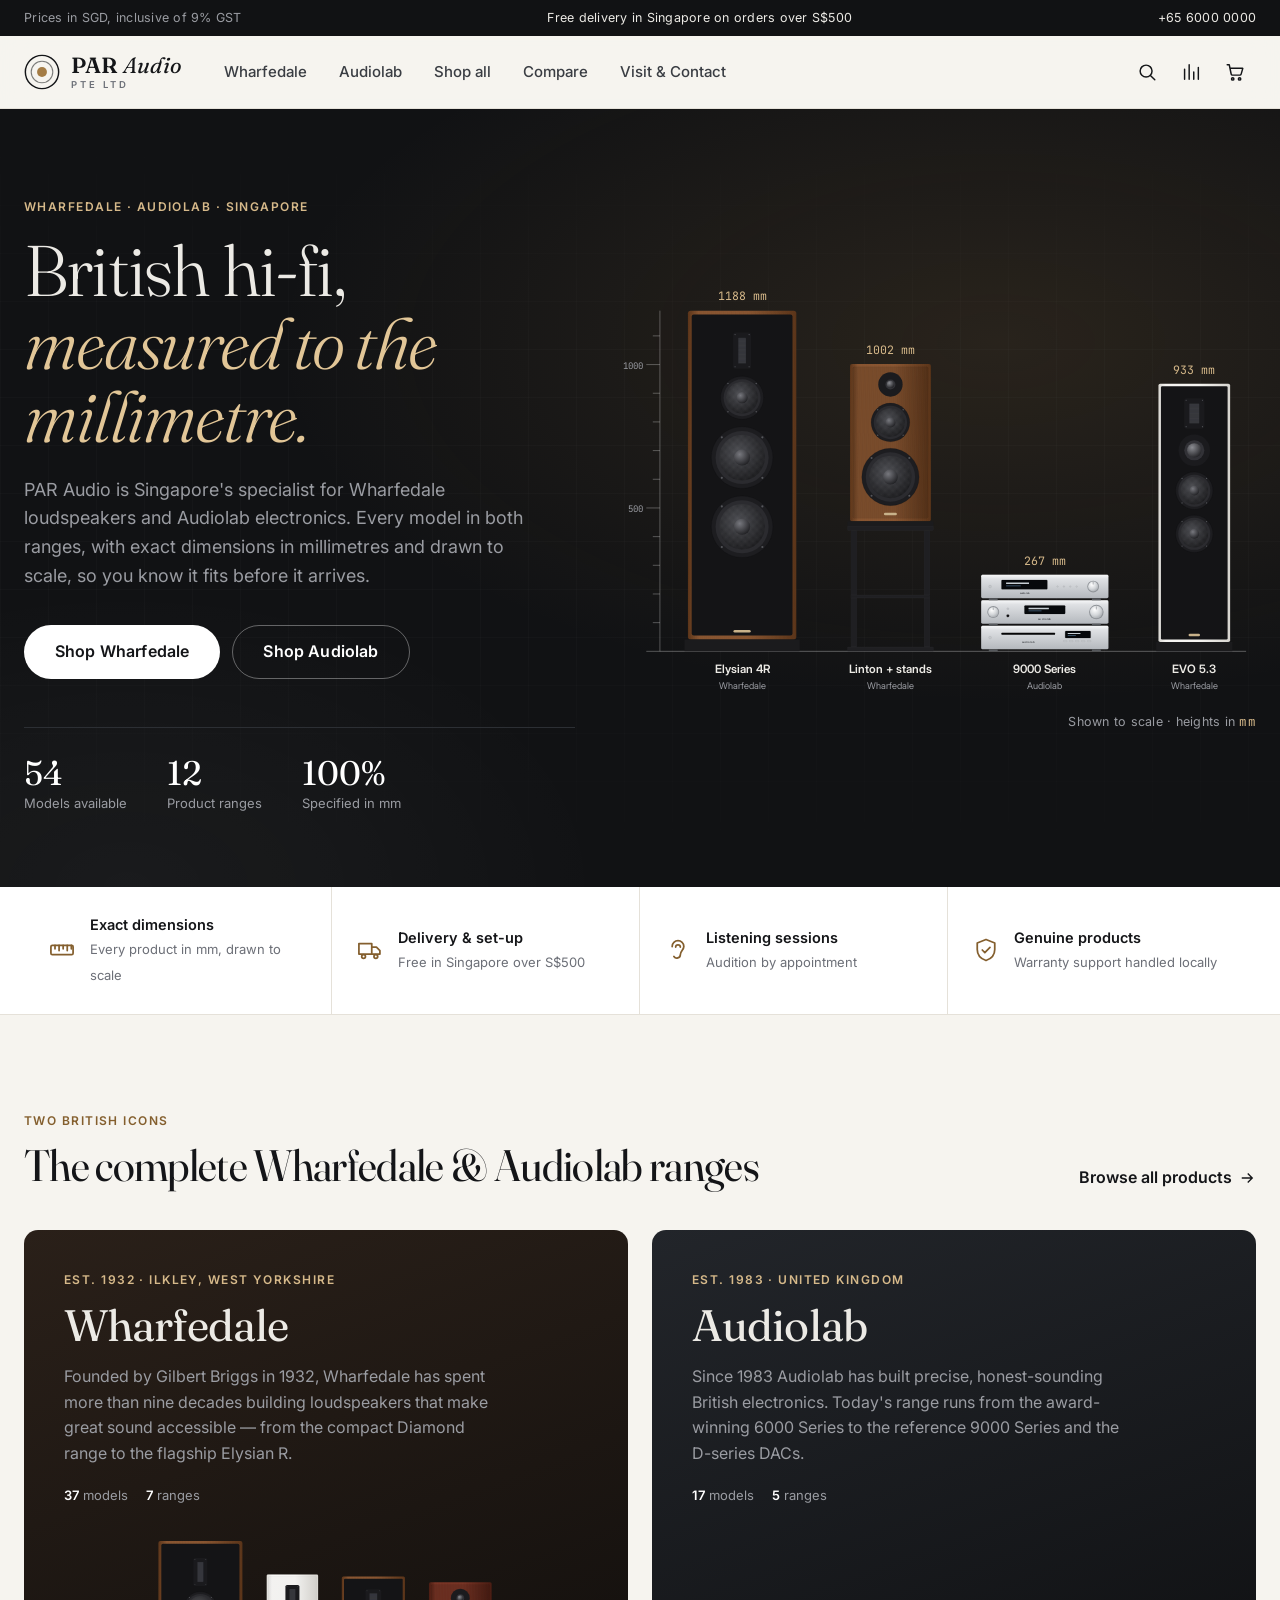
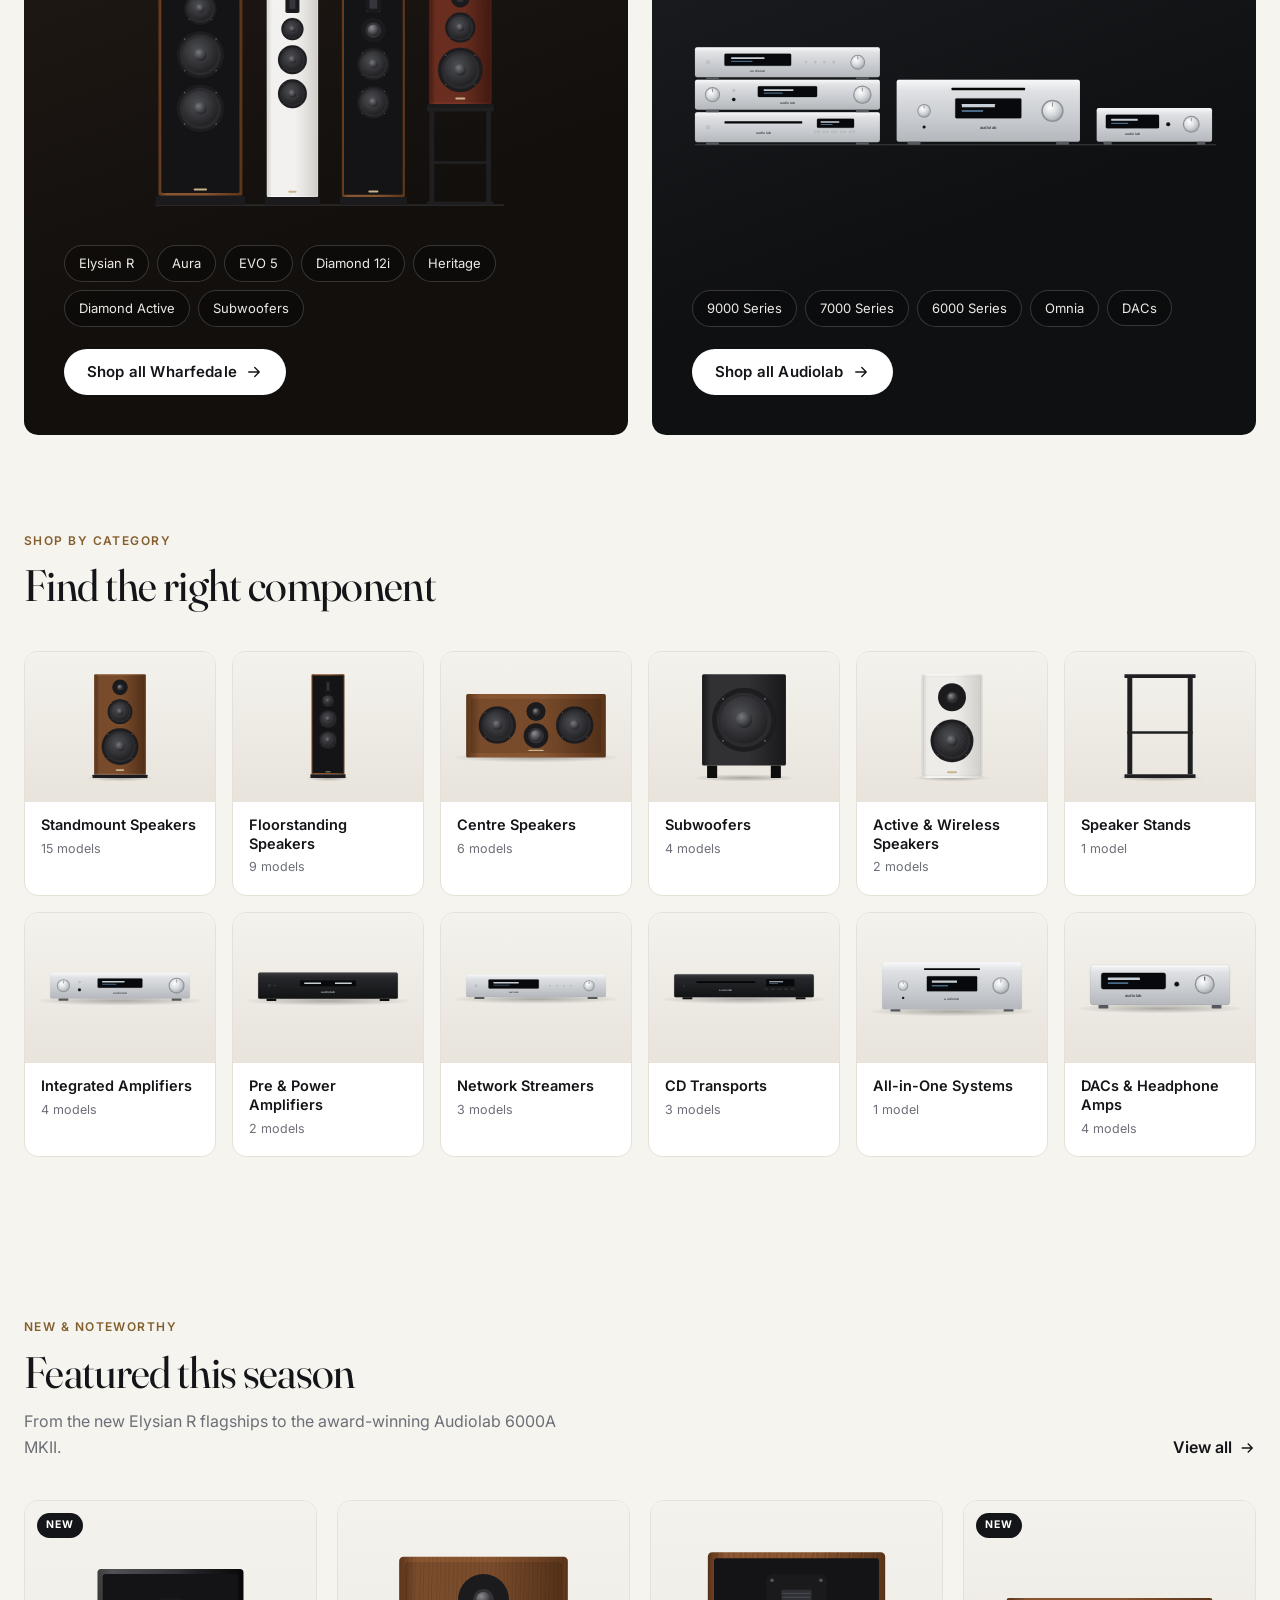
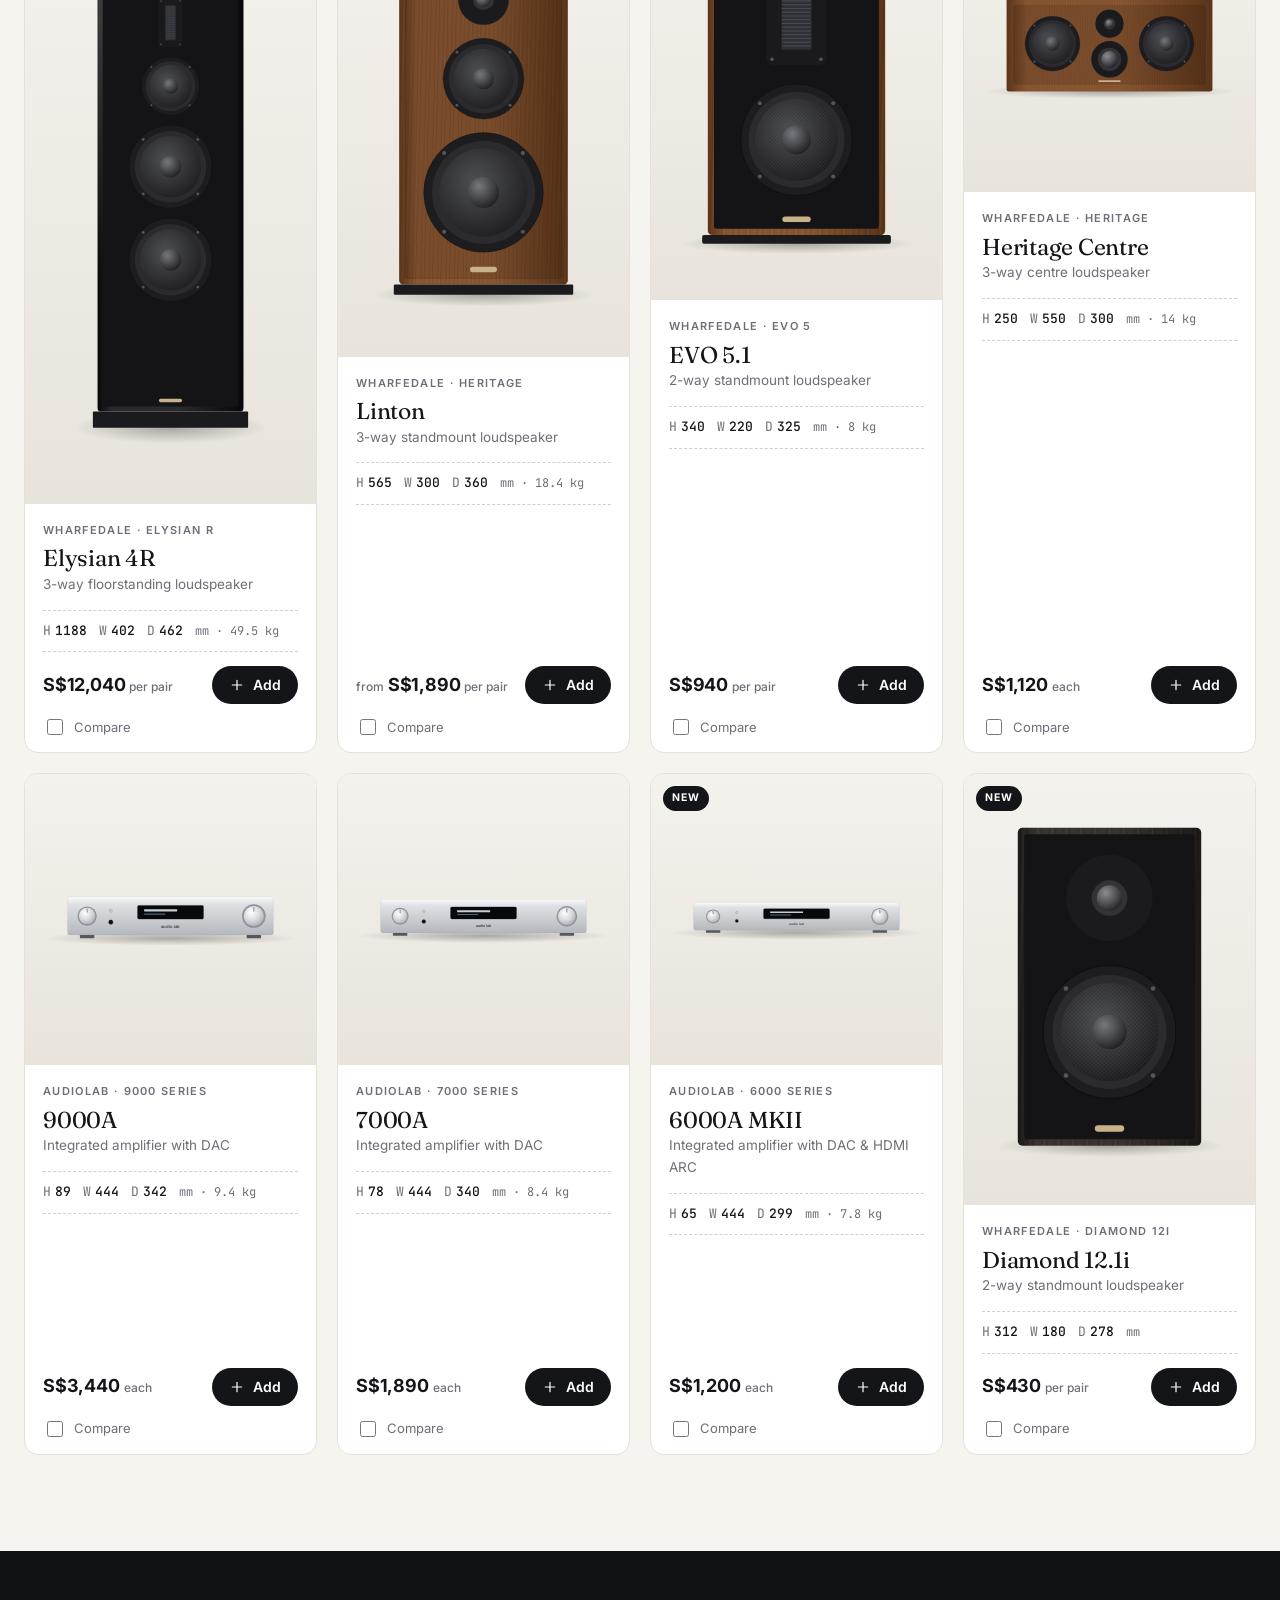
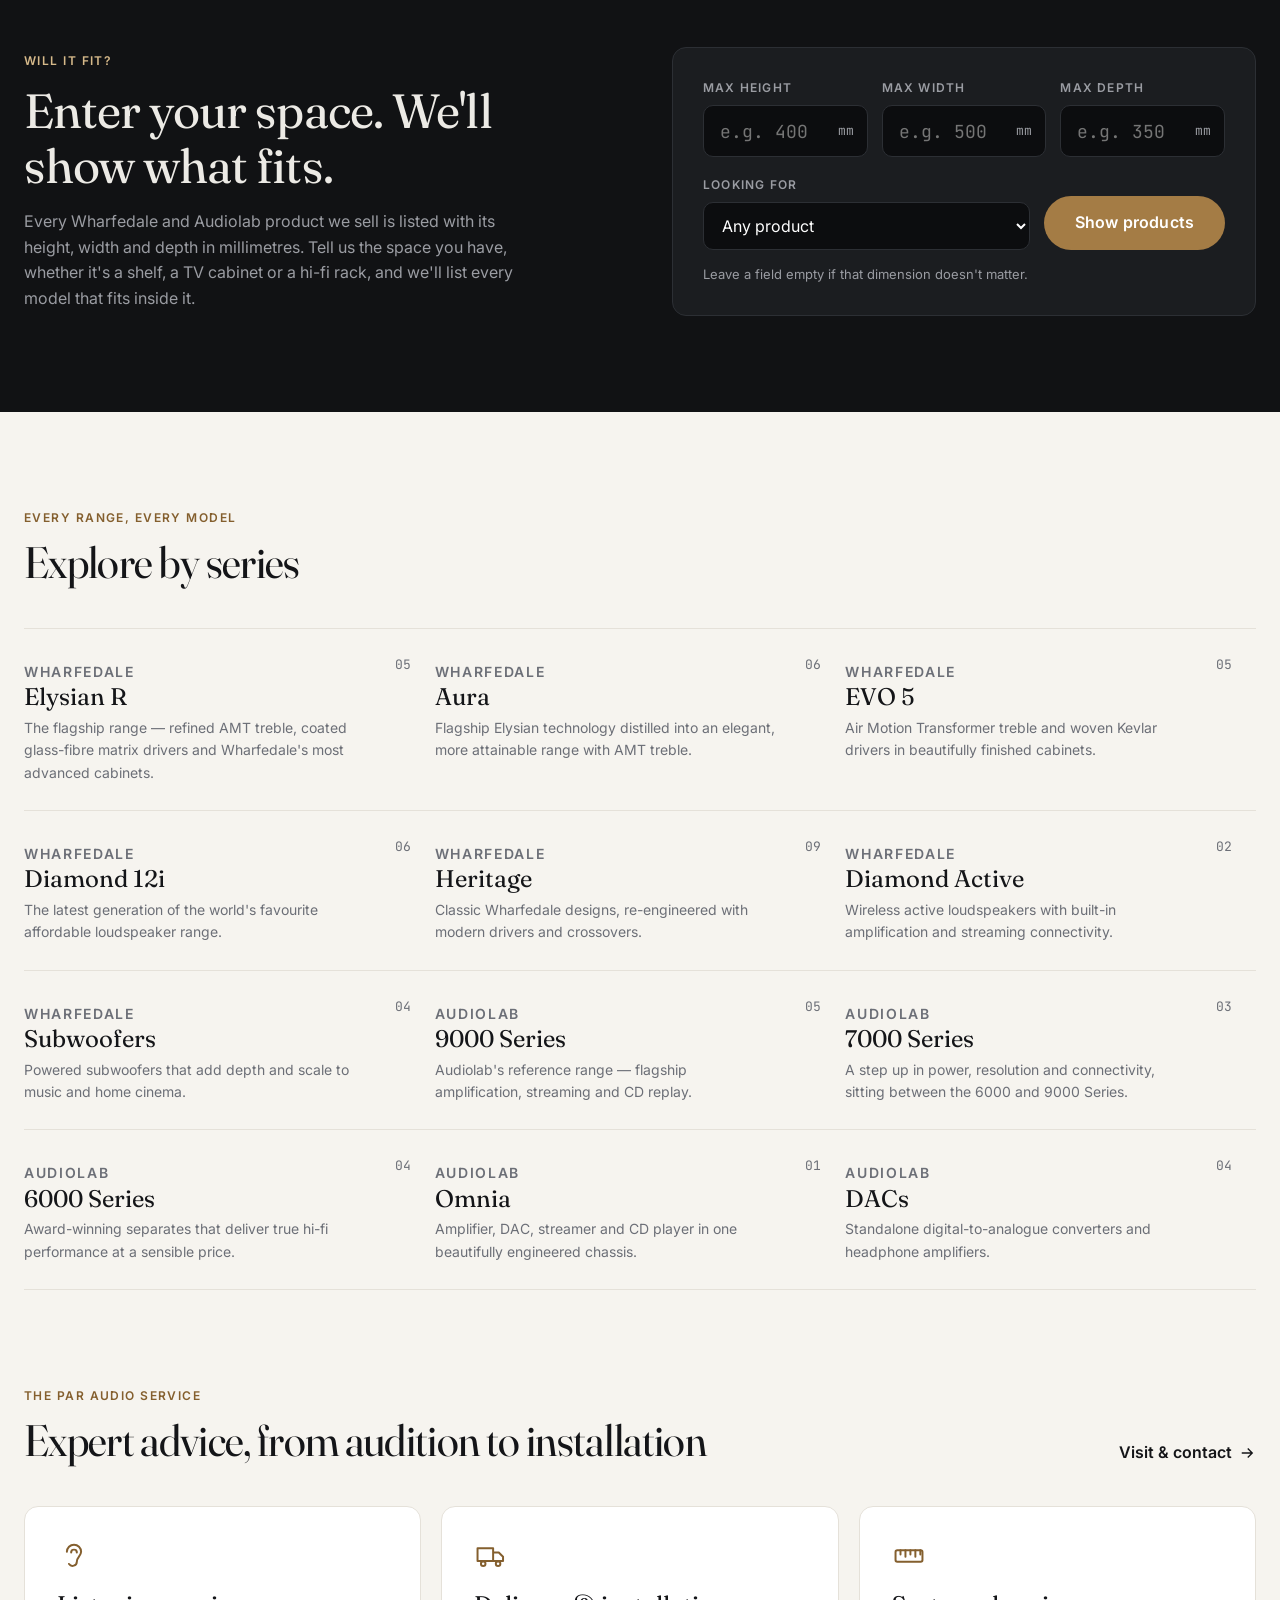
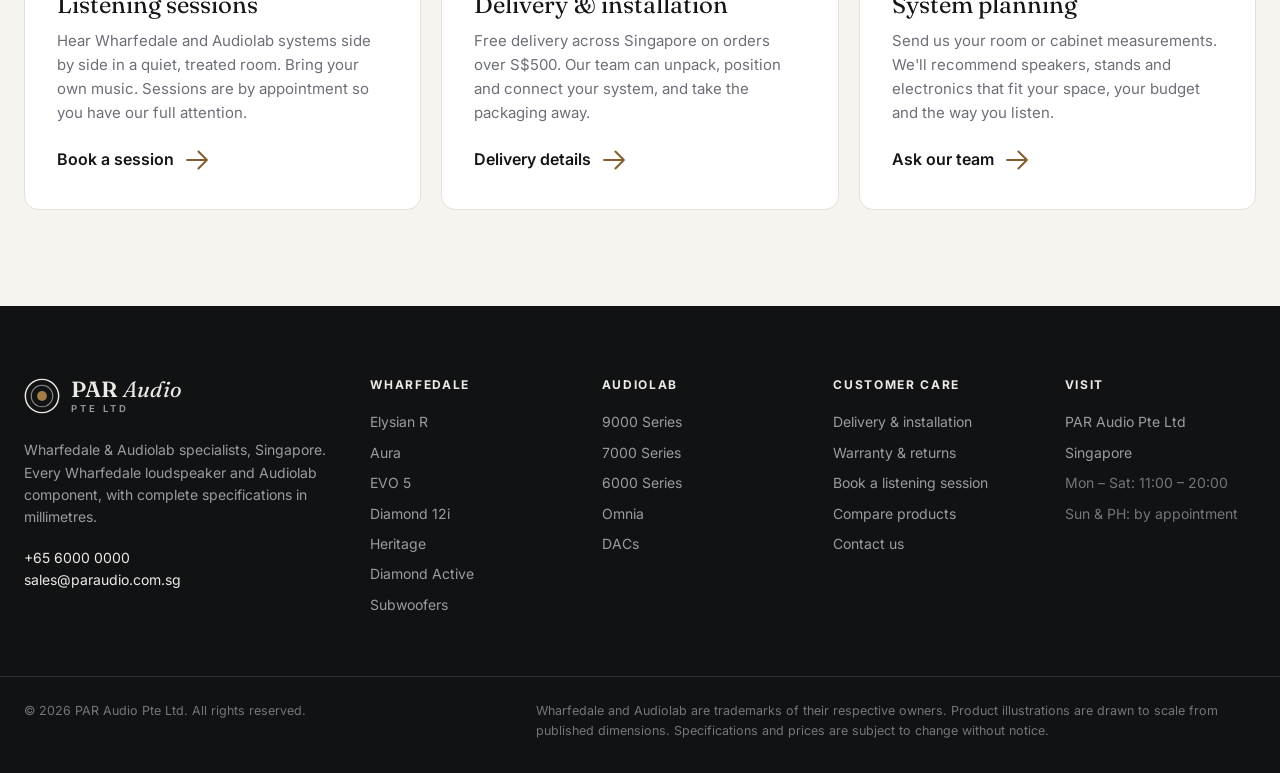
==== index.html @ 2777f7d5 "Build PAR Audio Pte Ltd storefront for Wharfedale and Audiolab Static e-commerce site covering the c" ====
<!doctype html>
<html lang="en-SG">
<head>
  <meta charset="utf-8">
  <meta name="viewport" content="width=device-width, initial-scale=1">
  <title>PAR Audio Pte Ltd — Wharfedale &amp; Audiolab Specialists, Singapore</title>
  <meta name="description" content="PAR Audio Pte Ltd is Singapore's specialist for Wharfedale loudspeakers and Audiolab hi-fi electronics. Every model, with full specifications and exact dimensions in millimetres.">
  <meta name="theme-color" content="#111214">
  <link rel="icon" href="assets/img/favicon.svg" type="image/svg+xml">
  <link rel="preconnect" href="https://fonts.googleapis.com">
  <link rel="preconnect" href="https://fonts.gstatic.com" crossorigin>
  <link rel="stylesheet" href="https://fonts.googleapis.com/css2?family=Fraunces:ital,opsz,wght@0,9..144,300..600;1,9..144,300..600&family=Inter:wght@400;500;600;700&family=JetBrains+Mono:wght@400;500&display=swap">
  <link rel="stylesheet" href="assets/css/styles.css">
</head>
<body data-page="home">
  <a class="visually-hidden" href="#main">Skip to content</a>
  <header id="site-header"></header>

  <main id="main">
    <!-- Hero -->
    <section class="hero">
      <div class="container hero-inner">
        <div>
          <p class="eyebrow">Wharfedale · Audiolab · Singapore</p>
          <h1>British hi-fi,<br><em>measured to the millimetre.</em></h1>
          <p class="lead">PAR Audio is Singapore's specialist for Wharfedale loudspeakers and Audiolab electronics. Every model in both ranges, with exact dimensions in millimetres and drawn to scale, so you know it fits before it arrives.</p>
          <div class="hero-cta">
            <a class="btn btn-light btn-lg" href="shop.html?brand=Wharfedale">Shop Wharfedale</a>
            <a class="btn btn-outline-light btn-lg" href="shop.html?brand=Audiolab">Shop Audiolab</a>
          </div>
          <div class="hero-stats">
            <div><strong id="stat-models">—</strong><span>Models available</span></div>
            <div><strong id="stat-ranges">—</strong><span>Product ranges</span></div>
            <div><strong>100%</strong><span>Specified in mm</span></div>
          </div>
        </div>
        <div class="hero-visual">
          <div id="hero-lineup"></div>
          <p class="hero-caption">Shown to scale · heights in <span class="mono">mm</span></p>
        </div>
      </div>
    </section>

    <!-- Trust strip -->
    <section class="trust" aria-label="Why buy from PAR Audio">
      <div class="container trust-inner" id="trust"></div>
    </section>

    <!-- Brands -->
    <section class="section">
      <div class="container">
        <div class="section-head">
          <div>
            <p class="eyebrow">Two British icons</p>
            <h2 class="display">The complete Wharfedale &amp; Audiolab ranges</h2>
          </div>
          <a class="link-arrow" href="shop.html">Browse all products <span data-icon="arrow"></span></a>
        </div>
        <div class="brand-grid" id="brand-grid"></div>
      </div>
    </section>

    <!-- Categories -->
    <section class="section-tight" style="padding-top:0">
      <div class="container">
        <div class="section-head">
          <div>
            <p class="eyebrow">Shop by category</p>
            <h2 class="display">Find the right component</h2>
          </div>
        </div>
        <div class="cat-grid" id="cat-grid"></div>
      </div>
    </section>

    <!-- Featured -->
    <section class="section">
      <div class="container">
        <div class="section-head">
          <div>
            <p class="eyebrow">New &amp; noteworthy</p>
            <h2 class="display">Featured this season</h2>
            <p class="lead">From the new Elysian R flagships to the award-winning Audiolab 6000A MKII.</p>
          </div>
          <a class="link-arrow" href="shop.html">View all <span data-icon="arrow"></span></a>
        </div>
        <div class="grid" id="featured-grid"></div>
      </div>
    </section>

    <!-- Will it fit? -->
    <section class="section band-dark" id="fit">
      <div class="container fit">
        <div>
          <p class="eyebrow">Will it fit?</p>
          <h2>Enter your space. We'll show what fits.</h2>
          <p>Every Wharfedale and Audiolab product we sell is listed with its height, width and depth in millimetres. Tell us the space you have, whether it's a shelf, a TV cabinet or a hi-fi rack, and we'll list every model that fits inside it.</p>
        </div>
        <form class="fit-form" id="fit-form" action="shop.html">
          <div class="fit-fields">
            <div><label for="fit-h">Max height</label><div class="input-unit"><input id="fit-h" name="maxh" type="number" inputmode="numeric" min="1" max="3000" placeholder="e.g. 400"></div></div>
            <div><label for="fit-w">Max width</label><div class="input-unit"><input id="fit-w" name="maxw" type="number" inputmode="numeric" min="1" max="3000" placeholder="e.g. 500"></div></div>
            <div><label for="fit-d">Max depth</label><div class="input-unit"><input id="fit-d" name="maxd" type="number" inputmode="numeric" min="1" max="3000" placeholder="e.g. 350"></div></div>
          </div>
          <div class="fit-row">
            <div><label for="fit-cat">Looking for</label>
              <select id="fit-cat" name="cat"></select>
            </div>
            <button class="btn btn-primary btn-lg" type="submit">Show products</button>
          </div>
          <p class="fit-note" id="fit-note" aria-live="polite"></p>
        </form>
      </div>
    </section>

    <!-- Series -->
    <section class="section">
      <div class="container">
        <div class="section-head">
          <div>
            <p class="eyebrow">Every range, every model</p>
            <h2 class="display">Explore by series</h2>
          </div>
        </div>
        <div class="series-list" id="series-list"></div>
      </div>
    </section>

    <!-- Services -->
    <section class="section" style="padding-top:0">
      <div class="container">
        <div class="section-head">
          <div>
            <p class="eyebrow">The PAR Audio service</p>
            <h2 class="display">Expert advice, from audition to installation</h2>
          </div>
          <a class="link-arrow" href="contact.html">Visit &amp; contact <span data-icon="arrow"></span></a>
        </div>
        <div class="services" id="services"></div>
      </div>
    </section>
  </main>

  <footer id="site-footer"></footer>

  <script src="assets/js/data.js"></script>
  <script src="assets/js/render.js"></script>
  <script src="assets/js/app.js"></script>
  <script src="assets/js/pages/home.js"></script>
</body>
</html>
---- assets/css/styles.css ----
/* =====================================================================
   PAR Audio Pte Ltd — storefront styles
   ===================================================================== */

:root {
  --paper: #f6f4ef;
  --surface: #ffffff;
  --ink: #141518;
  --ink-2: #3a3d43;
  --muted: #6c6f77;
  --line: #e5e1d9;
  --line-2: #d5cfc4;
  --accent: #a47c45;
  --accent-strong: #845f2e;
  --accent-soft: #f2e9db;
  --dark: #111214;
  --dark-2: #1b1d20;
  --dark-line: #2c2f34;
  --on-dark: #eceae5;
  --on-dark-muted: #9a9ca2;
  --ok: #2f7a4f;
  --danger: #b23b2e;
  --stage-a: #f4f2ed;
  --stage-b: #e8e4dc;

  --radius: 14px;
  --radius-sm: 8px;
  --shadow-sm: 0 1px 2px rgba(20, 21, 24, .05);
  --shadow: 0 1px 2px rgba(20, 21, 24, .04), 0 10px 30px rgba(20, 21, 24, .07);
  --shadow-lg: 0 24px 60px rgba(20, 21, 24, .16);

  --f-display: 'Fraunces', 'Iowan Old Style', 'Palatino Linotype', Georgia, serif;
  --f-body: 'Inter', -apple-system, BlinkMacSystemFont, 'Segoe UI', Roboto, Helvetica, Arial, sans-serif;
  --f-mono: 'JetBrains Mono', ui-monospace, SFMono-Regular, Menlo, Consolas, monospace;

  --header-h: 72px;
  --gutter: 24px;
}

*, *::before, *::after { box-sizing: border-box; }
html { -webkit-text-size-adjust: 100%; scroll-behavior: smooth; }
body {
  margin: 0;
  background: var(--paper);
  color: var(--ink);
  font: 400 16px/1.6 var(--f-body);
  -webkit-font-smoothing: antialiased;
  text-rendering: optimizeLegibility;
  overflow-x: hidden;
}
img, svg { display: block; max-width: 100%; }
a { color: inherit; text-decoration: none; }
button, input, select, textarea { font: inherit; color: inherit; }
button { cursor: pointer; }
h1, h2, h3, h4 { margin: 0; line-height: 1.15; font-weight: 500; }
p { margin: 0; }
ul { margin: 0; padding: 0; list-style: none; }
[hidden] { display: none !important; }
:focus-visible { outline: 2px solid var(--accent); outline-offset: 2px; border-radius: 4px; }
::selection { background: var(--accent-soft); }

.container { width: 100%; max-width: 1320px; margin: 0 auto; padding: 0 var(--gutter); }
.mono { font-family: var(--f-mono); font-feature-settings: 'zero' 0; }
.muted { color: var(--muted); }
.visually-hidden { position: absolute !important; width: 1px; height: 1px; overflow: hidden; clip: rect(0 0 0 0); white-space: nowrap; }
a.visually-hidden:focus {
  position: fixed !important; left: 16px; top: 12px; z-index: 200; width: auto; height: auto; clip: auto; overflow: visible;
  padding: 10px 16px; border-radius: 8px; background: var(--ink); color: #fff; font-weight: 600;
}

.eyebrow {
  font-size: 12px; font-weight: 600; letter-spacing: .12em; text-transform: uppercase; color: var(--accent-strong);
}
.display { font-family: var(--f-display); font-weight: 400; letter-spacing: -.015em; font-variation-settings: 'opsz' 96; }

/* ---------------------------------------------------------------------
   Buttons
   --------------------------------------------------------------------- */
.btn {
  display: inline-flex; align-items: center; justify-content: center; gap: 8px;
  height: 46px; padding: 0 22px; border-radius: 999px; border: 1px solid transparent;
  font-size: 15px; font-weight: 600; letter-spacing: .01em; white-space: nowrap;
  transition: background .2s, color .2s, border-color .2s, transform .15s, box-shadow .2s;
}
.btn svg { width: 18px; height: 18px; fill: none; stroke: currentColor; stroke-width: 1.8; stroke-linecap: round; stroke-linejoin: round; }
.btn:active { transform: translateY(1px); }
.btn-primary { background: var(--accent); color: #fff; }
.btn-primary:hover { background: var(--accent-strong); }
.btn-dark { background: var(--ink); color: #fff; }
.btn-dark:hover { background: #2a2c31; }
.btn-light { background: #fff; color: var(--ink); }
.btn-light:hover { background: var(--accent-soft); }
.btn-outline { background: transparent; border-color: var(--line-2); color: var(--ink); }
.btn-outline:hover { border-color: var(--ink); }
.btn-outline-light { background: transparent; border-color: rgba(255,255,255,.35); color: #fff; }
.btn-outline-light:hover { border-color: #fff; background: rgba(255,255,255,.06); }
.btn-ghost { background: transparent; color: var(--muted); }
.btn-ghost:hover { color: var(--ink); }
.btn-sm { height: 38px; padding: 0 16px; font-size: 14px; }
.btn-lg { height: 54px; padding: 0 30px; font-size: 16px; }
.btn-block { width: 100%; }
.btn[disabled] { opacity: .5; pointer-events: none; }

.icon-btn {
  position: relative; display: inline-grid; place-items: center; width: 42px; height: 42px;
  border-radius: 999px; border: 0; background: transparent; color: var(--ink); transition: background .2s;
}
.icon-btn:hover { background: rgba(20, 21, 24, .06); }
.icon-btn svg { width: 22px; height: 22px; fill: none; stroke: currentColor; stroke-width: 1.6; stroke-linecap: round; stroke-linejoin: round; }
.icon-btn .count {
  position: absolute; top: 3px; right: 1px; min-width: 18px; height: 18px; padding: 0 5px; border-radius: 999px;
  background: var(--accent); color: #fff; font-size: 11px; font-weight: 700; line-height: 18px; text-align: center;
}

.link-arrow { display: inline-flex; align-items: center; gap: 6px; font-weight: 600; color: var(--ink); }
.link-arrow svg { width: 18px; height: 18px; fill: none; stroke: currentColor; stroke-width: 1.8; transition: transform .2s; }
.link-arrow:hover svg { transform: translateX(3px); }

/* ---------------------------------------------------------------------
   Header
   --------------------------------------------------------------------- */
.topbar { background: var(--dark); color: var(--on-dark-muted); font-size: 12.5px; letter-spacing: .02em; }
.topbar-inner { display: flex; justify-content: space-between; align-items: center; gap: 16px; height: 36px; }
.topbar a { color: var(--on-dark); }
.topbar-mid { color: var(--on-dark); }

#site-header { position: sticky; top: 0; z-index: 50; }
.header-main {
  background: rgba(246, 244, 239, .9); backdrop-filter: saturate(1.4) blur(14px); -webkit-backdrop-filter: saturate(1.4) blur(14px);
  border-bottom: 1px solid var(--line);
}
.header-inner { display: flex; align-items: center; gap: 28px; height: var(--header-h); }
.nav-toggle { display: none; }

.logo { display: inline-flex; align-items: center; gap: 11px; color: var(--ink); flex-shrink: 0; }
.logo-mark { width: 36px; height: 36px; }
.logo-text { display: flex; flex-direction: column; line-height: 1; }
.logo-word { font-family: var(--f-display); font-size: 22px; font-weight: 600; letter-spacing: .01em; }
.logo-word span { font-weight: 400; font-style: italic; }
.logo-sub { margin-top: 4px; font-size: 9.5px; font-weight: 600; letter-spacing: .32em; text-transform: uppercase; color: var(--muted); }

.primary-nav { flex: 1; }
.nav-list { display: flex; align-items: center; gap: 4px; }
.nav-item { position: static; }
.nav-link {
  display: inline-flex; align-items: center; height: var(--header-h); padding: 0 14px;
  font-size: 15px; font-weight: 500; color: var(--ink-2); position: relative;
}
.nav-link::after {
  content: ''; position: absolute; left: 14px; right: 14px; bottom: 20px; height: 1.5px; background: var(--accent);
  transform: scaleX(0); transform-origin: left; transition: transform .25s;
}
.nav-item:hover > .nav-link, .nav-item.is-active > .nav-link { color: var(--ink); }
.nav-item:hover > .nav-link::after, .nav-item.is-active > .nav-link::after { transform: scaleX(1); }

.mega {
  position: absolute; left: 0; right: 0; top: 100%;
  background: var(--surface); border-bottom: 1px solid var(--line); box-shadow: 0 30px 50px rgba(20,21,24,.08);
  opacity: 0; visibility: hidden; transform: translateY(-6px); transition: opacity .2s, transform .2s, visibility .2s;
}
.has-menu:hover .mega, .has-menu:focus-within .mega { opacity: 1; visibility: visible; transform: none; }
.mega-inner { max-width: 1320px; margin: 0 auto; padding: 32px var(--gutter) 36px; display: grid; grid-template-columns: 1fr 1fr 1.1fr; gap: 40px; }
.mega-title { font-size: 12px; font-weight: 600; letter-spacing: .12em; text-transform: uppercase; color: var(--muted); margin-bottom: 14px; }
.mega ul li a { display: block; padding: 6px 0; font-size: 15px; color: var(--ink-2); }
.mega ul li a:hover { color: var(--accent-strong); }
.mega-feature {
  display: grid; grid-template-columns: 1fr; align-items: end; border-radius: var(--radius); padding: 18px;
  background: linear-gradient(180deg, var(--stage-a), var(--stage-b)); min-height: 220px; position: relative; overflow: hidden;
}
.mega-svg { width: 100%; height: 180px; }
.mega-feature span { position: absolute; left: 18px; top: 16px; font-family: var(--f-display); font-size: 22px; }
.mega-feature em { display: block; font-family: var(--f-body); font-style: normal; font-size: 11px; font-weight: 600; letter-spacing: .12em; text-transform: uppercase; color: var(--accent-strong); margin-bottom: 4px; }

.header-actions { display: flex; align-items: center; gap: 2px; margin-left: auto; }

/* ---------------------------------------------------------------------
   Sections & headings
   --------------------------------------------------------------------- */
.section { padding: 96px 0; }
.section-tight { padding: 64px 0; }
.section-head { display: flex; align-items: end; justify-content: space-between; gap: 24px; margin-bottom: 40px; }
.section-head h2 { font-family: var(--f-display); font-size: clamp(30px, 3.6vw, 44px); font-weight: 400; letter-spacing: -.015em; margin-top: 10px; }
.section-head p.lead { color: var(--muted); max-width: 560px; margin-top: 12px; }
.page-head { padding: 48px 0 32px; border-bottom: 1px solid var(--line); }
.page-head h1 { font-family: var(--f-display); font-size: clamp(34px, 4.4vw, 56px); font-weight: 400; letter-spacing: -.02em; margin-top: 10px; }
.page-head p { color: var(--muted); margin-top: 12px; max-width: 680px; }
.breadcrumb { display: flex; flex-wrap: wrap; gap: 8px; font-size: 13px; color: var(--muted); }
.breadcrumb a:hover { color: var(--ink); }
.breadcrumb span[aria-hidden] { opacity: .5; }

/* ---------------------------------------------------------------------
   Hero
   --------------------------------------------------------------------- */
.hero {
  position: relative; overflow: hidden; color: var(--on-dark);
  background:
    radial-gradient(1200px 600px at 78% 30%, rgba(164, 124, 69, .16), transparent 60%),
    radial-gradient(800px 500px at 10% 100%, rgba(255, 255, 255, .04), transparent 60%),
    var(--dark);
}
.hero::before {
  content: ''; position: absolute; inset: 0; opacity: .5; pointer-events: none;
  background-image: linear-gradient(rgba(255,255,255,.035) 1px, transparent 1px), linear-gradient(90deg, rgba(255,255,255,.035) 1px, transparent 1px);
  background-size: 48px 48px; mask-image: linear-gradient(180deg, transparent, #000 30%, #000 70%, transparent);
  -webkit-mask-image: linear-gradient(180deg, transparent, #000 30%, #000 70%, transparent);
}
.hero-inner { position: relative; display: grid; grid-template-columns: minmax(0, 1fr) minmax(0, 1.15fr); gap: 48px; align-items: center; padding: 88px var(--gutter) 72px; }
.hero .eyebrow { color: #d6b98a; }
.hero h1 { font-family: var(--f-display); font-weight: 300; font-size: clamp(42px, 5.6vw, 76px); line-height: 1.02; letter-spacing: -.025em; margin: 18px 0 22px; }
.hero h1 em { font-style: italic; color: #e2c697; }
.hero p.lead { font-size: 18px; color: var(--on-dark-muted); max-width: 520px; }
.hero-cta { display: flex; flex-wrap: wrap; gap: 12px; margin-top: 34px; }
.hero-stats { display: flex; gap: 40px; margin-top: 48px; padding-top: 28px; border-top: 1px solid var(--dark-line); }
.hero-stats strong { display: block; font-family: var(--f-display); font-size: 34px; font-weight: 400; color: #fff; line-height: 1; }
.hero-stats span { font-size: 13px; color: var(--on-dark-muted); }
.hero-visual { position: relative; }
.hero-visual .lineup-svg { width: 100%; height: auto; max-height: 560px; }
.hero-caption { margin-top: 14px; font-size: 12.5px; color: var(--on-dark-muted); text-align: right; letter-spacing: .02em; }
.hero-caption .mono { color: #d6b98a; }
.hero .lu-h { fill: #d6b98a; font-family: var(--f-mono); }
.hero .lu-name { fill: var(--on-dark); font-family: var(--f-body); font-weight: 600; }
.hero .lu-sub { fill: var(--on-dark-muted); font-family: var(--f-body); }
.hero .lu-axis { stroke: rgba(255,255,255,.28); stroke-width: 1; }
.hero .lu-tick { fill: var(--on-dark-muted); font-family: var(--f-mono); }
.hero .lu-ground { stroke: rgba(255,255,255,.3); stroke-width: 1; }

/* Trust strip */
.trust { background: var(--surface); border-bottom: 1px solid var(--line); }
.trust-inner { display: grid; grid-template-columns: repeat(4, 1fr); }
.trust-item { display: flex; align-items: center; gap: 14px; padding: 26px 24px; border-right: 1px solid var(--line); }
.trust-item:last-child { border-right: 0; }
.trust-item svg { width: 28px; height: 28px; flex-shrink: 0; fill: none; stroke: var(--accent-strong); stroke-width: 1.5; stroke-linecap: round; stroke-linejoin: round; }
.trust-item strong { display: block; font-size: 14.5px; font-weight: 600; }
.trust-item span { font-size: 13px; color: var(--muted); }

/* ---------------------------------------------------------------------
   Brand panels
   --------------------------------------------------------------------- */
.brand-grid { display: grid; grid-template-columns: 1fr 1fr; gap: 24px; }
.brand-panel {
  position: relative; display: flex; flex-direction: column; justify-content: space-between;
  border-radius: var(--radius); overflow: hidden; padding: 40px; color: var(--on-dark); isolation: isolate;
}
.brand-panel.wharfedale { background: linear-gradient(160deg, #2a2019, #120f0d 70%); }
.brand-panel.audiolab { background: linear-gradient(160deg, #22252a, #0f1012 70%); }
.brand-panel .eyebrow { color: #d6b98a; }
.brand-panel h3 { font-family: var(--f-display); font-size: 44px; font-weight: 400; letter-spacing: -.02em; margin: 10px 0 14px; }
.brand-panel p { color: var(--on-dark-muted); max-width: 440px; }
.brand-panel .bp-visual { width: 100%; height: 280px; margin: 28px 0 4px; }
.brand-panel .bp-visual svg { width: 100%; height: 100%; }
.brand-panel .bp-visual .lu-ground { stroke: rgba(255,255,255,.18); }
.brand-meta { display: flex; flex-wrap: wrap; gap: 10px 18px; margin-top: 18px; font-size: 13px; color: var(--on-dark-muted); }
.brand-meta b { color: #fff; font-weight: 600; }
.series-chips { display: flex; flex-wrap: wrap; gap: 8px; margin-top: 28px; }
.series-chips a {
  padding: 7px 14px; border: 1px solid rgba(255,255,255,.18); border-radius: 999px; font-size: 13px; color: var(--on-dark);
  background: rgba(0,0,0,.25); backdrop-filter: blur(6px); transition: border-color .2s, background .2s;
}
.series-chips a:hover { border-color: #d6b98a; background: rgba(214,185,138,.12); }

/* ---------------------------------------------------------------------
   Category tiles
   --------------------------------------------------------------------- */
.cat-grid { display: grid; grid-template-columns: repeat(6, 1fr); gap: 16px; }
.cat-tile {
  display: flex; flex-direction: column; border-radius: var(--radius); background: var(--surface); border: 1px solid var(--line);
  overflow: hidden; transition: border-color .2s, box-shadow .2s, transform .2s;
}
.cat-tile:hover { border-color: var(--line-2); box-shadow: var(--shadow); transform: translateY(-2px); }
.cat-tile .ct-media { height: 150px; background: linear-gradient(180deg, var(--stage-a), var(--stage-b)); padding: 14px; }
.cat-tile .ct-media svg { width: 100%; height: 100%; }
.cat-tile .ct-body { padding: 14px 16px 16px; }
.cat-tile strong { display: block; font-size: 14.5px; font-weight: 600; line-height: 1.3; }
.cat-tile span { font-size: 12.5px; color: var(--muted); }

/* ---------------------------------------------------------------------
   Product cards
   --------------------------------------------------------------------- */
.grid { display: grid; grid-template-columns: repeat(4, minmax(0, 1fr)); gap: 20px; }
.grid-3 { grid-template-columns: repeat(3, minmax(0, 1fr)); }
.card {
  display: flex; flex-direction: column; background: var(--surface); border: 1px solid var(--line); border-radius: var(--radius);
  overflow: hidden; transition: box-shadow .25s, border-color .25s, transform .25s;
}
.card:hover { box-shadow: var(--shadow); border-color: var(--line-2); transform: translateY(-2px); }
.card-media { position: relative; display: block; aspect-ratio: 1 / 1; padding: 22px; background: linear-gradient(180deg, var(--stage-a), var(--stage-b)); }
.card-svg { width: 100%; height: 100%; transition: transform .4s cubic-bezier(.2,.7,.2,1); }
.card:hover .card-svg { transform: scale(1.035); }
.card-badges { position: absolute; top: 12px; left: 12px; display: flex; gap: 6px; z-index: 1; }
.badge {
  display: inline-block; padding: 4px 9px; border-radius: 999px; background: var(--ink); color: #fff;
  font-size: 10.5px; font-weight: 700; letter-spacing: .08em; text-transform: uppercase;
}
.badge-gold { background: var(--accent); }
.card-body { display: flex; flex-direction: column; flex: 1; padding: 18px 18px 14px; }
.card-body .eyebrow { font-size: 11px; color: var(--muted); }
.card-title { font-family: var(--f-display); font-size: 23px; font-weight: 400; letter-spacing: -.01em; margin-top: 6px; }
.card-title a:hover { color: var(--accent-strong); }
.card-type { font-size: 13.5px; color: var(--muted); margin-top: 2px; }
.card-dims {
  display: flex; flex-wrap: wrap; align-items: baseline; gap: 4px 12px; margin: 14px 0 0; padding: 10px 0;
  border-top: 1px dashed var(--line-2); border-bottom: 1px dashed var(--line-2); font-family: var(--f-mono); font-size: 13px;
}
.card-dims div { display: flex; gap: 4px; }
.card-dims dt { color: var(--muted); }
.card-dims dd { margin: 0; color: var(--ink); font-weight: 500; }
.card-dims .unit { color: var(--muted); font-size: 12px; }
.card-foot { display: flex; align-items: center; justify-content: space-between; gap: 10px; margin-top: auto; padding-top: 14px; }
.price { font-size: 18px; font-weight: 700; letter-spacing: -.01em; }
.price small { font-size: 12px; font-weight: 500; color: var(--muted); letter-spacing: 0; }
.price .from { font-size: 12px; font-weight: 500; color: var(--muted); }
.price-request { font-size: 15px; color: var(--accent-strong); }
.card-foot .btn svg { width: 16px; height: 16px; }
.compare-toggle { display: inline-flex; align-items: center; gap: 8px; margin-top: 12px; font-size: 13px; color: var(--muted); cursor: pointer; user-select: none; }
.compare-toggle input { width: 16px; height: 16px; accent-color: var(--accent); }
.compare-toggle:hover { color: var(--ink); }

/* ---------------------------------------------------------------------
   Fit tool / dark band
   --------------------------------------------------------------------- */
.band-dark { background: var(--dark); color: var(--on-dark); }
.fit { display: grid; grid-template-columns: 1fr 1fr; gap: 64px; align-items: center; }
.fit h2 { font-family: var(--f-display); font-size: clamp(32px, 3.8vw, 48px); font-weight: 400; letter-spacing: -.02em; margin: 12px 0 16px; }
.fit p { color: var(--on-dark-muted); max-width: 520px; }
.fit .eyebrow { color: #d6b98a; }
.fit-form { background: var(--dark-2); border: 1px solid var(--dark-line); border-radius: var(--radius); padding: 30px; }
.fit-fields { display: grid; grid-template-columns: repeat(3, 1fr); gap: 14px; }
.fit-form label { display: block; font-size: 12px; font-weight: 600; letter-spacing: .1em; text-transform: uppercase; color: var(--on-dark-muted); margin-bottom: 8px; }
.input-unit { position: relative; }
.input-unit input {
  width: 100%; height: 52px; padding: 0 44px 0 16px; border-radius: 10px; border: 1px solid var(--dark-line); background: #0c0d0f;
  color: #fff; font-family: var(--f-mono); font-size: 18px;
}
.input-unit input:focus { outline: none; border-color: #d6b98a; }
.input-unit::after { content: 'mm'; position: absolute; right: 14px; top: 50%; transform: translateY(-50%); font-family: var(--f-mono); font-size: 13px; color: var(--on-dark-muted); pointer-events: none; }
.fit-form select {
  width: 100%; height: 48px; padding: 0 14px; border-radius: 10px; border: 1px solid var(--dark-line); background: #0c0d0f; color: #fff;
}
.fit-row { display: grid; grid-template-columns: 1fr auto; gap: 14px; align-items: end; margin-top: 18px; }
.fit-note { margin-top: 14px; font-size: 13px; color: var(--on-dark-muted); }
.fit-note .mono { color: #d6b98a; }

/* Series list */
.series-list { display: grid; grid-template-columns: repeat(3, 1fr); gap: 0; border-top: 1px solid var(--line); }
.series-item { display: grid; grid-template-columns: 1fr auto; gap: 10px; padding: 26px 24px 26px 0; border-bottom: 1px solid var(--line); }
.series-item h3 { font-family: var(--f-display); font-size: 24px; font-weight: 400; }
.series-item p { font-size: 14px; color: var(--muted); margin-top: 6px; max-width: 340px; }
.series-item .count { font-family: var(--f-mono); font-size: 13px; color: var(--muted); }
.series-item:hover h3 { color: var(--accent-strong); }

/* Services */
.services { display: grid; grid-template-columns: repeat(3, 1fr); gap: 20px; }
.service { padding: 32px; border-radius: var(--radius); background: var(--surface); border: 1px solid var(--line); }
.service svg { width: 34px; height: 34px; fill: none; stroke: var(--accent-strong); stroke-width: 1.4; stroke-linecap: round; stroke-linejoin: round; }
.service h3 { font-family: var(--f-display); font-size: 24px; font-weight: 400; margin: 18px 0 10px; }
.service p { color: var(--muted); font-size: 15px; }

/* ---------------------------------------------------------------------
   Shop
   --------------------------------------------------------------------- */
.shop { display: grid; grid-template-columns: 280px minmax(0, 1fr); gap: 40px; padding-top: 36px; padding-bottom: 96px; }
.filters { position: sticky; top: calc(var(--header-h) + 20px); align-self: start; max-height: calc(100vh - var(--header-h) - 40px); overflow: auto; padding-right: 6px; }
.filters-head { display: flex; align-items: center; justify-content: space-between; margin-bottom: 8px; }
.filters-head h2 { font-size: 15px; font-weight: 700; }
.filters-head > div { display: flex; align-items: center; gap: 4px; }
.filter-group { padding: 18px 0; border-bottom: 1px solid var(--line); }
.filter-group h3 { font-size: 12px; font-weight: 700; letter-spacing: .12em; text-transform: uppercase; color: var(--muted); margin-bottom: 12px; }
.filter-option { display: flex; align-items: center; gap: 10px; padding: 5px 0; font-size: 14.5px; cursor: pointer; }
.filter-option input { width: 17px; height: 17px; accent-color: var(--ink); margin: 0; }
.filter-option .n { margin-left: auto; font-family: var(--f-mono); font-size: 12px; color: var(--muted); }
.filter-sub { font-size: 11.5px; font-weight: 600; letter-spacing: .08em; text-transform: uppercase; color: var(--muted); margin: 10px 0 4px; }
.filter-dims { display: grid; grid-template-columns: 1fr 1fr 1fr; gap: 8px; }
.filter-dims label { font-size: 11px; font-weight: 600; color: var(--muted); letter-spacing: .06em; }
.filter-dims input, .price-range input {
  width: 100%; height: 40px; padding: 0 10px; margin-top: 4px; border: 1px solid var(--line-2); border-radius: 8px; background: var(--surface);
  font-family: var(--f-mono); font-size: 14px;
}
.filter-dims input:focus, .price-range input:focus { outline: none; border-color: var(--ink); }
.filter-help { font-size: 12.5px; color: var(--muted); margin-top: 8px; }
.price-range { display: grid; grid-template-columns: 1fr 1fr; gap: 8px; }
.price-range label { font-size: 11px; font-weight: 600; color: var(--muted); letter-spacing: .06em; }

.results-bar { display: flex; flex-wrap: wrap; align-items: center; justify-content: space-between; gap: 14px; margin-bottom: 20px; }
.results-count { font-size: 14px; color: var(--muted); }
.results-count strong { color: var(--ink); }
.results-tools { display: flex; align-items: center; gap: 10px; }
.select {
  height: 40px; padding: 0 36px 0 14px; border-radius: 999px; border: 1px solid var(--line-2); background: var(--surface);
  appearance: none; -webkit-appearance: none; font-size: 14px;
  background-image: url("data:image/svg+xml,%3Csvg xmlns='http://www.w3.org/2000/svg' viewBox='0 0 24 24' fill='none' stroke='%23141518' stroke-width='2'%3E%3Cpath d='M6 9l6 6 6-6'/%3E%3C/svg%3E");
  background-repeat: no-repeat; background-position: right 12px center; background-size: 14px;
}
.chips { display: flex; flex-wrap: wrap; gap: 8px; margin-bottom: 18px; }
.chip {
  display: inline-flex; align-items: center; gap: 6px; padding: 6px 8px 6px 12px; border-radius: 999px; background: var(--surface);
  border: 1px solid var(--line-2); font-size: 13px;
}
.chip button { display: grid; place-items: center; width: 20px; height: 20px; border: 0; border-radius: 999px; background: var(--paper); padding: 0; }
.chip button svg { width: 12px; height: 12px; fill: none; stroke: currentColor; stroke-width: 2.2; }
.chip button:hover { background: var(--ink); color: #fff; }
.filters-toggle { display: none; }
.empty { padding: 72px 24px; text-align: center; border: 1px dashed var(--line-2); border-radius: var(--radius); background: var(--surface); }
.empty h3 { font-family: var(--f-display); font-size: 26px; font-weight: 400; margin-bottom: 8px; }
.empty p { color: var(--muted); margin-bottom: 20px; }

/* ---------------------------------------------------------------------
   Product page
   --------------------------------------------------------------------- */
.pdp { display: grid; grid-template-columns: minmax(0, 1.15fr) minmax(0, 1fr); gap: 56px; padding: 28px 0 72px; align-items: start; }
.pdp-media { position: sticky; top: calc(var(--header-h) + 20px); }
.pdp-stage {
  position: relative; aspect-ratio: 1 / 1; border-radius: var(--radius); padding: 48px;
  background: radial-gradient(70% 60% at 50% 40%, #fbfaf7, transparent 70%), linear-gradient(180deg, var(--stage-a), var(--stage-b));
  border: 1px solid var(--line);
}
.pdp-stage .pdp-svg { width: 100%; height: 100%; }
.pdp-stage .card-badges { top: 18px; left: 18px; }
.scale-note { position: absolute; right: 18px; bottom: 16px; display: inline-flex; align-items: center; gap: 6px; font-size: 12px; color: var(--muted); }
.scale-note svg { width: 18px; height: 18px; fill: none; stroke: currentColor; stroke-width: 1.4; }
.pdp-views { display: flex; gap: 10px; margin-top: 12px; }
.pdp-views button {
  flex: 1; height: 42px; border-radius: 10px; border: 1px solid var(--line-2); background: var(--surface); font-size: 13.5px; font-weight: 600; color: var(--muted);
}
.pdp-views button[aria-pressed="true"] { border-color: var(--ink); color: var(--ink); }
.pdp-stage .dim-svg { width: 100%; height: 100%; }

.pdp-info h1 { font-family: var(--f-display); font-size: clamp(38px, 4.4vw, 58px); font-weight: 400; letter-spacing: -.02em; margin: 10px 0 6px; }
.pdp-type { font-size: 17px; color: var(--muted); }
.pdp-summary { font-size: 16.5px; color: var(--ink-2); margin-top: 20px; }
.pdp-price { display: flex; align-items: baseline; flex-wrap: wrap; gap: 10px; margin-top: 26px; }
.pdp-price .price { font-size: 32px; }
.pdp-price .gst { font-size: 13px; color: var(--muted); }

.keydims {
  display: grid; grid-template-columns: repeat(4, 1fr); margin-top: 26px; border: 1px solid var(--line); border-radius: var(--radius); background: var(--surface); overflow: hidden;
}
.keydims div { padding: 16px 16px 14px; border-right: 1px solid var(--line); }
.keydims div:last-child { border-right: 0; }
.keydims span { display: block; font-size: 11px; font-weight: 700; letter-spacing: .12em; text-transform: uppercase; color: var(--muted); }
.keydims strong { display: block; margin-top: 6px; font-family: var(--f-mono); font-size: 22px; font-weight: 500; letter-spacing: -.02em; }
.keydims strong small { font-size: 12px; color: var(--muted); font-weight: 400; margin-left: 2px; }
.dims-note { font-size: 12.5px; color: var(--muted); margin-top: 8px; }

.opt-group { margin-top: 26px; }
.opt-label { display: flex; justify-content: space-between; font-size: 13px; font-weight: 600; margin-bottom: 10px; }
.opt-label span { color: var(--muted); font-weight: 500; }
.swatches { display: flex; flex-wrap: wrap; gap: 10px; }
.swatch {
  width: 40px; height: 40px; border-radius: 999px; border: 1px solid var(--line-2); padding: 3px; background: var(--surface);
}
.swatch i { display: block; width: 100%; height: 100%; border-radius: 999px; box-shadow: inset 0 0 0 1px rgba(0,0,0,.08); }
.swatch[aria-pressed="true"] { border: 2px solid var(--ink); padding: 2px; }
.variants { display: grid; gap: 10px; }
.variant {
  display: flex; align-items: center; justify-content: space-between; gap: 12px; padding: 14px 16px; border-radius: 12px;
  border: 1px solid var(--line-2); background: var(--surface); text-align: left; font-size: 14.5px;
}
.variant b { font-weight: 700; }
.variant[aria-pressed="true"] { border: 2px solid var(--ink); padding: 13px 15px; }
.buy-row { display: flex; gap: 12px; margin-top: 28px; }
.qty { display: inline-flex; align-items: center; border: 1px solid var(--line-2); border-radius: 999px; background: var(--surface); height: 54px; }
.qty button { width: 44px; height: 100%; border: 0; background: none; font-size: 20px; color: var(--ink-2); }
.qty input { width: 40px; border: 0; background: none; text-align: center; font-family: var(--f-mono); font-size: 16px; -moz-appearance: textfield; }
.qty input::-webkit-outer-spin-button, .qty input::-webkit-inner-spin-button { -webkit-appearance: none; margin: 0; }
.qty-sm { height: 40px; }
.qty-sm button { width: 34px; font-size: 17px; }
.buy-row .btn-lg { flex: 1; }
.pdp-secondary { display: flex; flex-wrap: wrap; gap: 18px; margin-top: 16px; font-size: 14px; }
.pdp-secondary a, .pdp-secondary button { display: inline-flex; align-items: center; gap: 6px; background: none; border: 0; padding: 0; color: var(--ink-2); font-weight: 500; }
.pdp-secondary a:hover, .pdp-secondary button:hover { color: var(--accent-strong); }
.pdp-secondary svg { width: 18px; height: 18px; fill: none; stroke: currentColor; stroke-width: 1.6; }
.pdp-secondary button.is-on { color: var(--accent-strong); }
.highlights { margin-top: 28px; display: grid; gap: 10px; }
.highlights li { position: relative; padding-left: 26px; font-size: 15px; color: var(--ink-2); }
.highlights li::before { content: ''; position: absolute; left: 2px; top: 9px; width: 12px; height: 6px; border-left: 2px solid var(--accent); border-bottom: 2px solid var(--accent); transform: rotate(-45deg); }
.assurance { display: grid; grid-template-columns: 1fr 1fr; gap: 12px; margin-top: 28px; }
.assurance div { display: flex; gap: 12px; padding: 14px; border-radius: 12px; background: var(--surface); border: 1px solid var(--line); font-size: 13px; color: var(--muted); }
.assurance strong { display: block; color: var(--ink); font-size: 13.5px; }
.assurance svg { width: 24px; height: 24px; flex-shrink: 0; fill: none; stroke: var(--accent-strong); stroke-width: 1.5; stroke-linecap: round; stroke-linejoin: round; }

.tabs { border-top: 1px solid var(--line); }
.tab-list { display: flex; gap: 6px; border-bottom: 1px solid var(--line); overflow-x: auto; }
.tab-list button {
  padding: 18px 18px 16px; border: 0; background: none; font-size: 15px; font-weight: 600; color: var(--muted); white-space: nowrap;
  border-bottom: 2px solid transparent; margin-bottom: -1px;
}
.tab-list button[aria-selected="true"] { color: var(--ink); border-bottom-color: var(--ink); }
.tab-panel { padding: 40px 0 72px; }

.dim-wrap { display: grid; grid-template-columns: minmax(0, 1.6fr) minmax(0, 1fr); gap: 40px; align-items: start; }
.dim-figure { margin: 0; padding: 28px; border-radius: var(--radius); background: var(--surface); border: 1px solid var(--line);
  background-image: linear-gradient(var(--line) 1px, transparent 1px), linear-gradient(90deg, var(--line) 1px, transparent 1px);
  background-size: 24px 24px; background-position: -1px -1px; }
.dim-figure .dim-svg { width: 100%; height: auto; max-height: 560px; color: var(--ink); }
.dim-figure figcaption { margin-top: 14px; font-size: 12.5px; color: var(--muted); }
.dim-svg .dim-line, .dim-svg .dim-ext { stroke: var(--accent-strong); stroke-width: 1; fill: none; }
.dim-svg .dim-ext { stroke-opacity: .55; }
.dim-svg .dim-arrow { fill: var(--accent-strong); }
.dim-svg .dim-text { fill: var(--ink); font-family: var(--f-mono); font-weight: 500; }
.dim-svg .view-label { fill: var(--muted); font-family: var(--f-body); font-weight: 700; letter-spacing: .18em; }
.dim-table h3 { font-family: var(--f-display); font-size: 26px; font-weight: 400; margin-bottom: 16px; }
.dim-table .tip { margin-top: 18px; padding: 16px; border-radius: 12px; background: var(--accent-soft); font-size: 14px; color: var(--ink-2); }

.spec-table { width: 100%; border-collapse: collapse; font-size: 15px; }
.spec-table th, .spec-table td { text-align: left; vertical-align: top; padding: 14px 0; border-bottom: 1px solid var(--line); }
.spec-table th { width: 42%; padding-right: 20px; font-weight: 500; color: var(--muted); }
.spec-table td { color: var(--ink); }
.spec-table td.mono { font-size: 14.5px; }
.spec-cols { display: grid; grid-template-columns: 1fr 1fr; gap: 0 56px; }
.spec-cols h3 { font-family: var(--f-display); font-size: 26px; font-weight: 400; margin-bottom: 10px; }
.spec-disclaimer { margin-top: 20px; font-size: 13px; color: var(--muted); }

.info-cols { display: grid; grid-template-columns: repeat(3, 1fr); gap: 32px; }
.info-cols h3 { font-family: var(--f-display); font-size: 22px; font-weight: 400; margin-bottom: 10px; }
.info-cols p { color: var(--muted); font-size: 15px; }

/* ---------------------------------------------------------------------
   Compare
   --------------------------------------------------------------------- */
.compare-scale { margin: 32px 0 8px; padding: 28px 28px 18px; background: var(--surface); border: 1px solid var(--line); border-radius: var(--radius); }
.compare-scale .lineup-svg { width: 100%; height: auto; max-height: 520px; }
.compare-scale .lu-h { fill: var(--accent-strong); font-family: var(--f-mono); font-weight: 500; }
.compare-scale .lu-name { fill: var(--ink); font-family: var(--f-body); font-weight: 600; }
.compare-scale .lu-sub { fill: var(--muted); font-family: var(--f-body); }
.compare-scale .lu-axis { stroke: var(--line-2); stroke-width: 1; }
.compare-scale .lu-tick { fill: var(--muted); font-family: var(--f-mono); }
.compare-scale .lu-ground { stroke: var(--ink); stroke-width: 1; }
.compare-scale p { font-size: 13px; color: var(--muted); margin-top: 10px; }
.cmp-wrap { overflow-x: auto; margin-top: 24px; border: 1px solid var(--line); border-radius: var(--radius); background: var(--surface); }
.cmp-table { width: 100%; min-width: 760px; border-collapse: collapse; font-size: 14.5px; table-layout: fixed; }
.cmp-table th, .cmp-table td { padding: 14px 18px; border-bottom: 1px solid var(--line); text-align: left; vertical-align: top; }
.cmp-table thead th { vertical-align: bottom; }
.cmp-table tbody th { width: 200px; color: var(--muted); font-weight: 500; background: #fbfaf8; position: sticky; left: 0; }
.cmp-table thead th:first-child { background: #fbfaf8; position: sticky; left: 0; z-index: 1; }
.cmp-table tr.group th { background: var(--paper); font-size: 11.5px; font-weight: 700; letter-spacing: .12em; text-transform: uppercase; color: var(--ink); }
.cmp-table td.mono { font-size: 14px; }
.cmp-table td.best { color: var(--accent-strong); font-weight: 600; }
.cmp-head { display: flex; flex-direction: column; gap: 6px; }
.cmp-head .cmp-thumb { height: 140px; border-radius: 10px; background: linear-gradient(180deg, var(--stage-a), var(--stage-b)); padding: 12px; }
.cmp-head .cmp-thumb svg { width: 100%; height: 100%; }
.cmp-head a.name { font-family: var(--f-display); font-size: 20px; font-weight: 400; }
.cmp-head .remove { align-self: start; border: 0; background: none; padding: 0; font-size: 12.5px; color: var(--muted); text-decoration: underline; }
.cmp-add { display: flex; flex-wrap: wrap; gap: 12px; align-items: center; margin-top: 24px; }
.cmp-add .select { min-width: 280px; }

/* ---------------------------------------------------------------------
   Cart & checkout
   --------------------------------------------------------------------- */
.cart-layout { display: grid; grid-template-columns: minmax(0, 1.5fr) minmax(0, 1fr); gap: 40px; padding: 36px 0 96px; align-items: start; }
.cart-lines { background: var(--surface); border: 1px solid var(--line); border-radius: var(--radius); }
.cart-line { display: grid; grid-template-columns: 110px minmax(0, 1fr) auto; gap: 20px; padding: 20px; border-bottom: 1px solid var(--line); align-items: center; }
.cart-line:last-child { border-bottom: 0; }
.cart-thumb { width: 110px; height: 110px; border-radius: 10px; background: linear-gradient(180deg, var(--stage-a), var(--stage-b)); padding: 10px; }
.cart-thumb svg { width: 100%; height: 100%; }
.cart-line h3 { font-family: var(--f-display); font-size: 22px; font-weight: 400; }
.cart-meta { font-size: 13.5px; color: var(--muted); margin-top: 4px; }
.cart-meta .mono { font-size: 12.5px; }
.cart-actions { display: flex; align-items: center; gap: 14px; margin-top: 12px; }
.link-btn { border: 0; background: none; padding: 0; font-size: 13px; color: var(--muted); text-decoration: underline; }
.link-btn:hover { color: var(--danger); }
.cart-line-total { text-align: right; font-weight: 700; font-size: 17px; white-space: nowrap; }
.cart-line-total small { display: block; font-weight: 400; font-size: 12.5px; color: var(--muted); }

.summary { position: sticky; top: calc(var(--header-h) + 20px); background: var(--surface); border: 1px solid var(--line); border-radius: var(--radius); padding: 28px; }
.summary h2 { font-family: var(--f-display); font-size: 28px; font-weight: 400; margin-bottom: 18px; }
.sum-row { display: flex; justify-content: space-between; padding: 8px 0; font-size: 15px; }
.sum-row.total { margin-top: 10px; padding-top: 16px; border-top: 1px solid var(--line); font-size: 20px; font-weight: 700; }
.sum-row .muted { font-size: 13.5px; }
.sum-note { font-size: 13px; color: var(--muted); margin-top: 10px; }
.progress { height: 6px; border-radius: 999px; background: var(--paper); margin: 8px 0 16px; overflow: hidden; }
.progress i { display: block; height: 100%; background: var(--accent); border-radius: 999px; }

.form-card { margin-top: 32px; background: var(--surface); border: 1px solid var(--line); border-radius: var(--radius); padding: 28px; }
.form-card h2 { font-family: var(--f-display); font-size: 28px; font-weight: 400; margin-bottom: 6px; }
.form-card > p { color: var(--muted); font-size: 14.5px; margin-bottom: 22px; }
.form-grid { display: grid; grid-template-columns: 1fr 1fr; gap: 16px; }
.form-grid .full { grid-column: 1 / -1; }
.field label { display: block; font-size: 13px; font-weight: 600; margin-bottom: 6px; }
.field input, .field select, .field textarea {
  width: 100%; height: 48px; padding: 0 14px; border-radius: 10px; border: 1px solid var(--line-2); background: #fff; font-size: 15px;
}
.field textarea { height: auto; min-height: 110px; padding: 12px 14px; resize: vertical; }
.field input:focus, .field select:focus, .field textarea:focus { outline: none; border-color: var(--ink); box-shadow: 0 0 0 3px rgba(20,21,24,.06); }
.field .err { display: none; font-size: 12.5px; color: var(--danger); margin-top: 6px; }
.field.invalid input, .field.invalid select, .field.invalid textarea { border-color: var(--danger); }
.field.invalid .err { display: block; }
.radio-cards { display: grid; grid-template-columns: repeat(3, 1fr); gap: 10px; }
.radio-card { position: relative; display: block; padding: 14px; border: 1px solid var(--line-2); border-radius: 12px; cursor: pointer; font-size: 14px; }
.radio-card input { position: absolute; opacity: 0; }
.radio-card strong { display: block; font-size: 14.5px; }
.radio-card span { color: var(--muted); font-size: 12.5px; }
.radio-card:has(input:checked) { border: 2px solid var(--ink); padding: 13px; }
.radio-card:has(input:focus-visible) { outline: 2px solid var(--accent); outline-offset: 2px; }
.form-actions { display: flex; flex-wrap: wrap; align-items: center; gap: 16px; margin-top: 24px; }
.form-actions p { font-size: 13px; color: var(--muted); flex: 1; min-width: 220px; }

.confirm { max-width: 760px; margin: 48px auto 96px; background: var(--surface); border: 1px solid var(--line); border-radius: var(--radius); padding: 44px; text-align: center; }
.confirm .tick { width: 64px; height: 64px; margin: 0 auto 20px; border-radius: 999px; display: grid; place-items: center; background: var(--accent-soft); }
.confirm .tick svg { width: 30px; height: 30px; fill: none; stroke: var(--accent-strong); stroke-width: 2.2; stroke-linecap: round; stroke-linejoin: round; }
.confirm h1 { font-family: var(--f-display); font-size: 40px; font-weight: 400; }
.confirm p { color: var(--muted); margin-top: 12px; }
.confirm .ref { display: inline-block; margin-top: 18px; padding: 8px 14px; border-radius: 8px; background: var(--paper); font-family: var(--f-mono); font-size: 15px; }
.confirm .actions { display: flex; flex-wrap: wrap; justify-content: center; gap: 12px; margin-top: 28px; }
.confirm table { width: 100%; margin-top: 28px; border-collapse: collapse; text-align: left; font-size: 14px; }
.confirm td { padding: 10px 0; border-bottom: 1px solid var(--line); }
.confirm td:last-child { text-align: right; white-space: nowrap; }

/* ---------------------------------------------------------------------
   Contact
   --------------------------------------------------------------------- */
.contact-grid { display: grid; grid-template-columns: minmax(0, 1fr) minmax(0, 1.2fr); gap: 48px; padding: 48px 0 32px; align-items: start; }
.contact-card { background: var(--dark); color: var(--on-dark); border-radius: var(--radius); padding: 36px; }
.contact-card h2 { font-family: var(--f-display); font-size: 30px; font-weight: 400; margin-bottom: 20px; }
.contact-card dl { margin: 0; display: grid; gap: 18px; }
.contact-card dt { font-size: 11.5px; font-weight: 700; letter-spacing: .14em; text-transform: uppercase; color: #d6b98a; }
.contact-card dd { margin: 4px 0 0; color: var(--on-dark); }
.contact-card dd a:hover { color: #d6b98a; }
.contact-card .btn { margin-top: 26px; }
.policy-grid { display: grid; grid-template-columns: repeat(3, 1fr); gap: 20px; padding: 32px 0 96px; }
.policy { background: var(--surface); border: 1px solid var(--line); border-radius: var(--radius); padding: 28px; scroll-margin-top: calc(var(--header-h) + 60px); }
.policy h3 { font-family: var(--f-display); font-size: 24px; font-weight: 400; margin-bottom: 10px; }
.policy p, .policy li { color: var(--muted); font-size: 14.5px; }
.policy ul { margin-top: 10px; display: grid; gap: 6px; }
.policy li { padding-left: 16px; position: relative; }
.policy li::before { content: ''; position: absolute; left: 0; top: 10px; width: 6px; height: 6px; border-radius: 999px; background: var(--accent); }

/* ---------------------------------------------------------------------
   Footer
   --------------------------------------------------------------------- */
#site-footer { background: var(--dark); color: var(--on-dark-muted); padding-top: 72px; }
#site-footer .logo { color: var(--on-dark); }
#site-footer .logo-sub { color: var(--on-dark-muted); }
.footer-grid { display: grid; grid-template-columns: 1.6fr repeat(4, 1fr); gap: 40px; padding-bottom: 56px; }
.footer-brand p { margin-top: 18px; font-size: 14px; max-width: 340px; }
.footer-contact a { color: var(--on-dark); }
#site-footer h4 { font-size: 12px; font-weight: 700; letter-spacing: .14em; text-transform: uppercase; color: var(--on-dark); margin-bottom: 16px; }
#site-footer ul li { padding: 4px 0; font-size: 14px; }
#site-footer ul li a:hover { color: #fff; }
#site-footer .muted { color: #74767c; }
.footer-legal { display: flex; flex-wrap: wrap; justify-content: space-between; gap: 12px 40px; padding-top: 24px; padding-bottom: 32px; border-top: 1px solid var(--dark-line); font-size: 12.5px; color: #74767c; }
.footer-legal p:last-child { max-width: 720px; }

/* ---------------------------------------------------------------------
   Search overlay, compare bar, toast
   --------------------------------------------------------------------- */
.search-overlay { position: fixed; inset: 0; z-index: 100; background: rgba(17, 18, 20, .55); backdrop-filter: blur(4px); }
.search-panel { background: var(--surface); padding-top: 18px; padding-bottom: 24px; border-radius: 0 0 var(--radius) var(--radius); box-shadow: var(--shadow-lg); max-width: 1320px; }
.search-form { display: flex; align-items: center; gap: 12px; border-bottom: 1px solid var(--line); padding-bottom: 14px; }
.search-form > svg { width: 24px; height: 24px; fill: none; stroke: var(--muted); stroke-width: 1.6; flex-shrink: 0; }
.search-form input { flex: 1; min-width: 0; height: 52px; border: 0; background: none; font-family: var(--f-display); font-size: 26px; }
.search-form input:focus { outline: none; }
.search-hint { font-size: 12px; font-weight: 700; letter-spacing: .12em; text-transform: uppercase; color: var(--muted); margin: 18px 0 8px; }
.search-results ul { display: grid; grid-template-columns: 1fr 1fr; gap: 4px 24px; }
.search-results a { display: grid; grid-template-columns: 56px minmax(0, 1fr) auto; align-items: center; gap: 14px; padding: 8px; border-radius: 10px; }
.search-results a:hover { background: var(--paper); }
.sr-thumb { width: 56px; height: 56px; border-radius: 8px; background: linear-gradient(180deg, var(--stage-a), var(--stage-b)); padding: 5px; }
.sr-thumb svg { width: 100%; height: 100%; }
.sr-name { display: block; font-weight: 600; font-size: 15px; }
.sr-meta { display: block; font-size: 12.5px; color: var(--muted); white-space: nowrap; overflow: hidden; text-overflow: ellipsis; }
.sr-price { font-weight: 700; font-size: 14px; }
.search-empty { color: var(--muted); padding: 16px 0; }
body.search-open { overflow: hidden; }

.compare-bar { position: fixed; left: 0; right: 0; bottom: 0; z-index: 60; background: var(--surface); border-top: 1px solid var(--line); box-shadow: 0 -10px 30px rgba(20,21,24,.08); }
.compare-bar-inner { display: flex; align-items: center; justify-content: space-between; gap: 20px; padding-top: 12px; padding-bottom: 12px; }
.compare-bar-items { display: flex; align-items: center; gap: 10px; overflow-x: auto; min-width: 0; }
.cb-item { display: flex; align-items: center; gap: 8px; padding: 4px 6px 4px 4px; border: 1px solid var(--line); border-radius: 10px; background: var(--paper); flex-shrink: 0; }
.cb-thumb { width: 40px; height: 40px; }
.cb-thumb svg { width: 100%; height: 100%; }
.cb-name { font-size: 13px; font-weight: 600; white-space: nowrap; }
.cb-x { width: 22px; height: 22px; border: 0; border-radius: 999px; background: none; display: grid; place-items: center; padding: 0; color: var(--muted); }
.cb-x svg { width: 14px; height: 14px; fill: none; stroke: currentColor; stroke-width: 2; }
.cb-x:hover { background: var(--ink); color: #fff; }
.cb-hint { font-size: 13px; color: var(--muted); white-space: nowrap; padding-left: 6px; }
.compare-bar-actions { display: flex; gap: 8px; flex-shrink: 0; }
body.has-compare-bar #site-footer { padding-bottom: 72px; }

.toast-wrap { position: fixed; right: 20px; bottom: 20px; z-index: 120; display: grid; gap: 10px; }
body.has-compare-bar .toast-wrap { bottom: 90px; }
.toast {
  display: flex; align-items: center; gap: 18px; max-width: 420px; padding: 14px 18px; border-radius: 12px; background: var(--ink); color: #fff;
  font-size: 14px; box-shadow: var(--shadow-lg); opacity: 0; transform: translateY(10px); transition: opacity .25s, transform .25s;
}
.toast.show { opacity: 1; transform: none; }
.toast a { flex-shrink: 0; font-weight: 700; color: #e2c697; }

/* ---------------------------------------------------------------------
   Responsive
   --------------------------------------------------------------------- */
@media (max-width: 1180px) {
  .grid { grid-template-columns: repeat(3, minmax(0, 1fr)); }
  .cat-grid { grid-template-columns: repeat(4, 1fr); }
  .footer-grid { grid-template-columns: 1.4fr 1fr 1fr 1fr; }
  .footer-grid > div:last-child { grid-column: 1 / -1; }
}

@media (max-width: 980px) {
  :root { --header-h: 64px; }
  .topbar-mid { display: none; }
  .nav-toggle { display: inline-grid; margin-left: -8px; }
  /* backdrop-filter would make the header the containing block for the fixed nav drawer */
  .header-main { backdrop-filter: none; -webkit-backdrop-filter: none; background: var(--paper); }
  .header-inner { gap: 10px; }
  .primary-nav {
    position: fixed; left: 0; right: 0; top: calc(var(--header-h) + 36px); bottom: 0; background: var(--surface); overflow-y: auto;
    transform: translateX(-100%); transition: transform .3s; border-top: 1px solid var(--line);
  }
  body.nav-open { overflow: hidden; }
  body.nav-open .primary-nav { transform: none; }
  .nav-list { flex-direction: column; align-items: stretch; gap: 0; padding: 8px var(--gutter) 40px; }
  .nav-link { height: auto; padding: 18px 0; font-size: 20px; font-family: var(--f-display); border-bottom: 1px solid var(--line); width: 100%; }
  .nav-link::after { display: none; }
  .mega { position: static; opacity: 1; visibility: visible; transform: none; box-shadow: none; border: 0; display: none; }
  .has-menu.is-open .mega { display: block; }
  .has-menu:hover .mega { display: none; }
  .has-menu.is-open:hover .mega { display: block; }
  .mega-inner { grid-template-columns: 1fr 1fr; gap: 20px; padding: 16px 0 20px; }
  .mega-feature { display: none; }

  .hero-inner { grid-template-columns: 1fr; padding-top: 56px; padding-bottom: 48px; gap: 32px; }
  .hero-stats { gap: 28px; }
  .trust-inner { grid-template-columns: 1fr 1fr; }
  .trust-item:nth-child(2) { border-right: 0; }
  .trust-item:nth-child(-n+2) { border-bottom: 1px solid var(--line); }
  .brand-grid { grid-template-columns: 1fr; }
  .fit { grid-template-columns: 1fr; gap: 32px; }
  .series-list { grid-template-columns: 1fr 1fr; }
  .services { grid-template-columns: 1fr; }
  .section { padding: 72px 0; }

  .shop { grid-template-columns: 1fr; gap: 0; padding-top: 20px; }
  .filters-toggle { display: inline-flex; }
  .filters {
    position: fixed; inset: 0; z-index: 90; max-height: none; background: var(--surface); padding: 20px var(--gutter) 100px;
    transform: translateX(-100%); transition: transform .3s; top: 0;
  }
  body.filters-open .filters { transform: none; }
  body.filters-open { overflow: hidden; }
  .filters-apply { position: fixed; left: 0; right: 0; bottom: 0; padding: 14px var(--gutter); background: var(--surface); border-top: 1px solid var(--line); }

  .pdp { grid-template-columns: 1fr; gap: 32px; }
  .pdp-media { position: static; }
  .dim-wrap { grid-template-columns: 1fr; }
  .spec-cols { grid-template-columns: 1fr; }
  .info-cols { grid-template-columns: 1fr; gap: 24px; }
  .cart-layout { grid-template-columns: 1fr; }
  .summary { position: static; }
  .contact-grid { grid-template-columns: 1fr; }
  .policy-grid { grid-template-columns: 1fr; }
  .footer-grid { grid-template-columns: 1fr 1fr; }
  .footer-brand { grid-column: 1 / -1; }
}

@media (min-width: 981px) {
  .filters-apply { display: none; }
  .filters-close { display: none; }
}

@media (max-width: 720px) {
  :root { --gutter: 16px; }
  .topbar-inner > span:first-child { font-size: 11.5px; }
  .grid, .grid-3 { grid-template-columns: repeat(2, minmax(0, 1fr)); gap: 12px; }
  .card-media { padding: 14px; }
  .card-body { padding: 14px 12px 12px; }
  .card-title { font-size: 19px; }
  .card-type { font-size: 12.5px; }
  .card-dims { font-size: 11.5px; gap: 2px 8px; }
  .card-foot { flex-direction: column; align-items: stretch; gap: 10px; }
  .price { font-size: 16px; }
  .cat-grid { grid-template-columns: repeat(2, 1fr); gap: 12px; }
  .cat-tile .ct-media { height: 120px; }
  .section-head { flex-direction: column; align-items: start; }
  .brand-panel { min-height: 0; padding: 28px 22px; }
  .brand-panel h3 { font-size: 36px; }
  .brand-panel .bp-visual { height: 200px; margin-top: 20px; }
  .fit-fields { grid-template-columns: 1fr 1fr 1fr; gap: 8px; }
  .input-unit input { font-size: 16px; padding: 0 34px 0 10px; }
  .input-unit::after { right: 8px; font-size: 11px; }
  .fit-form { padding: 20px; }
  .fit-row { grid-template-columns: 1fr; }
  .series-list { grid-template-columns: 1fr; }
  .hero h1 { font-size: 42px; }
  .hero-stats { gap: 20px; }
  .hero-stats strong { font-size: 28px; }
  .trust-item { padding: 18px 12px; gap: 10px; }
  .trust-item svg { width: 24px; height: 24px; }
  .keydims { grid-template-columns: repeat(2, 1fr); }
  .keydims div:nth-child(2) { border-right: 0; }
  .keydims div:nth-child(-n+2) { border-bottom: 1px solid var(--line); }
  .pdp-stage { padding: 24px; }
  .assurance { grid-template-columns: 1fr; }
  .buy-row { flex-wrap: wrap; }
  .buy-row .btn-lg { flex: 1 1 100%; }
  .dim-figure { padding: 14px; }
  .search-results ul { grid-template-columns: 1fr; }
  .search-form input { font-size: 20px; }
  .cart-line { grid-template-columns: 76px minmax(0, 1fr); gap: 14px; padding: 16px; }
  .cart-thumb { width: 76px; height: 76px; }
  .cart-line-total { grid-column: 2; text-align: left; }
  .form-grid { grid-template-columns: 1fr; }
  .radio-cards { grid-template-columns: 1fr; }
  .confirm { padding: 28px 20px; }
  .compare-bar-inner { flex-direction: column; align-items: stretch; gap: 10px; }
  .compare-bar-actions { justify-content: flex-end; }
  .cb-hint { display: none; }
  .toast-wrap { left: 16px; right: 16px; bottom: 16px; }
  .footer-grid { grid-template-columns: 1fr 1fr; gap: 28px; }
  .footer-legal { flex-direction: column; }
}

@media (prefers-reduced-motion: reduce) {
  *, *::before, *::after { transition: none !important; animation: none !important; scroll-behavior: auto !important; }
}
.form-card { scroll-margin-top: calc(var(--header-h) + 60px); }
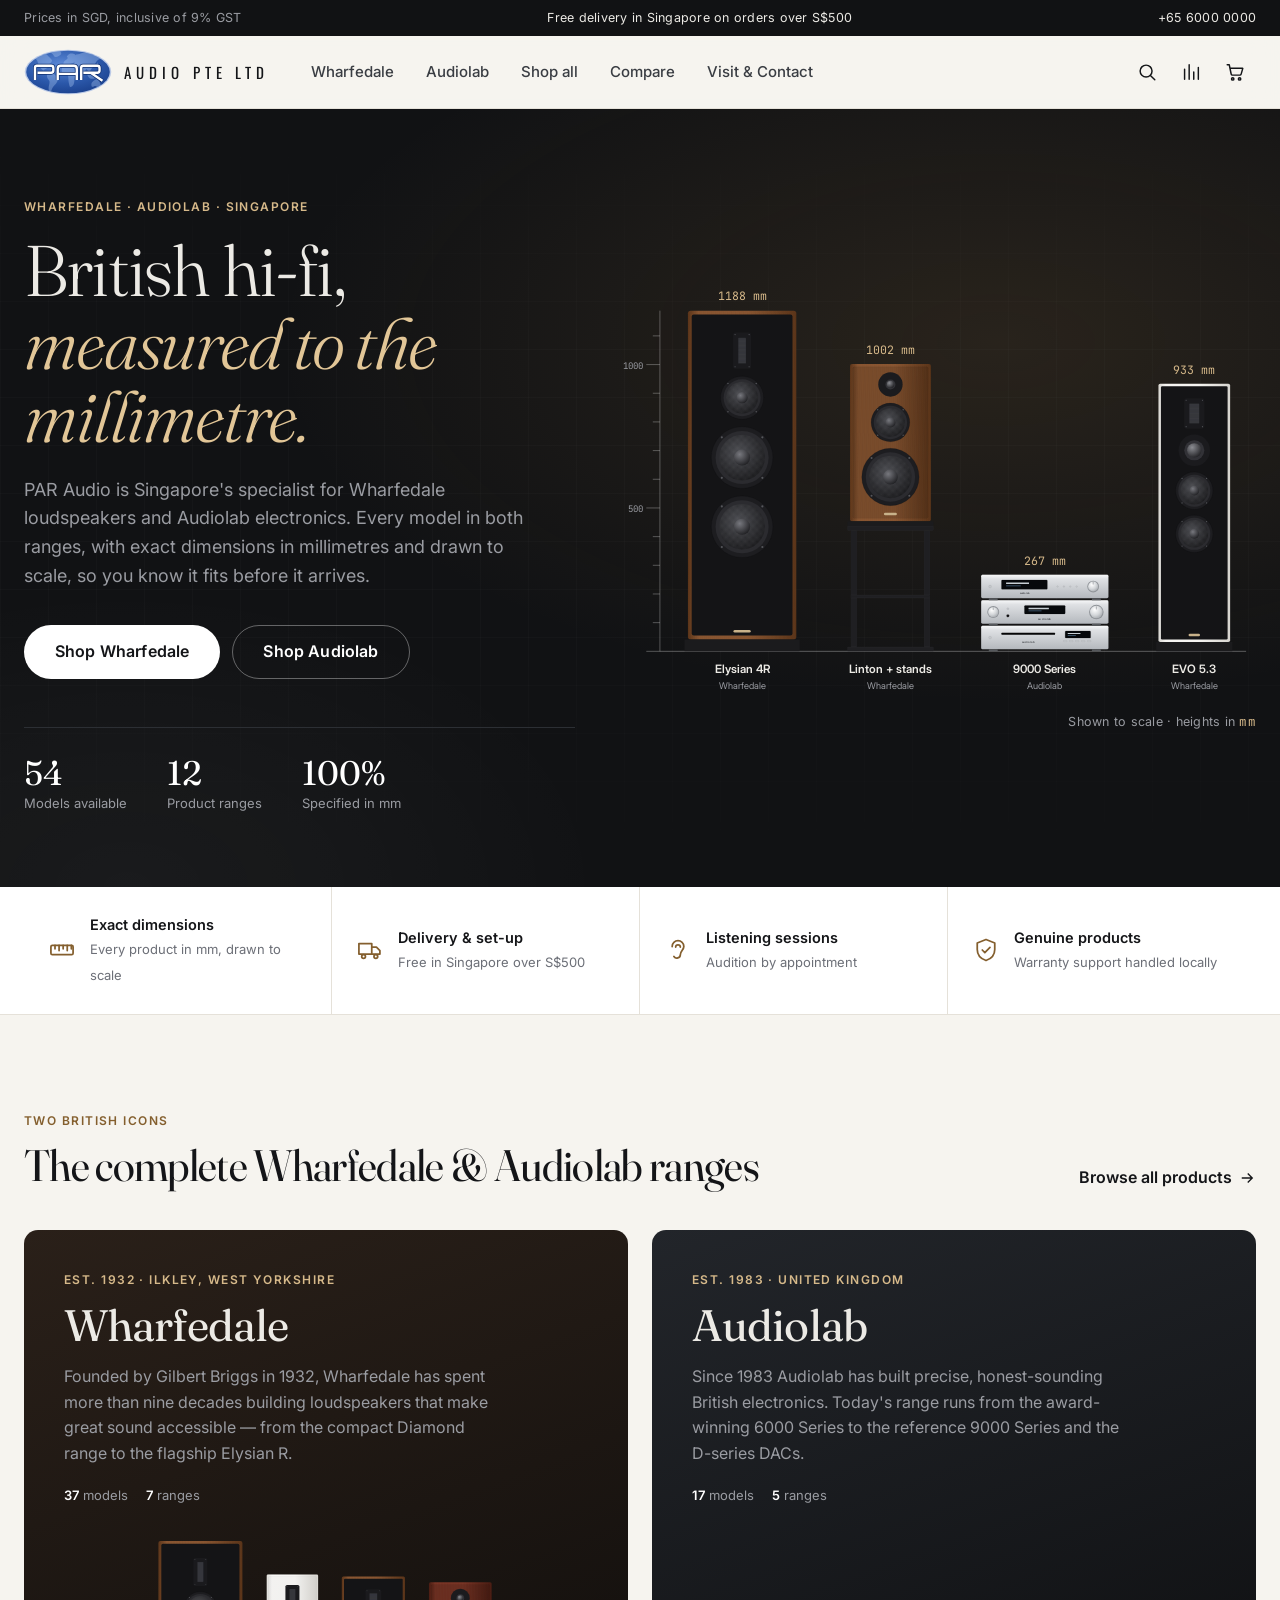
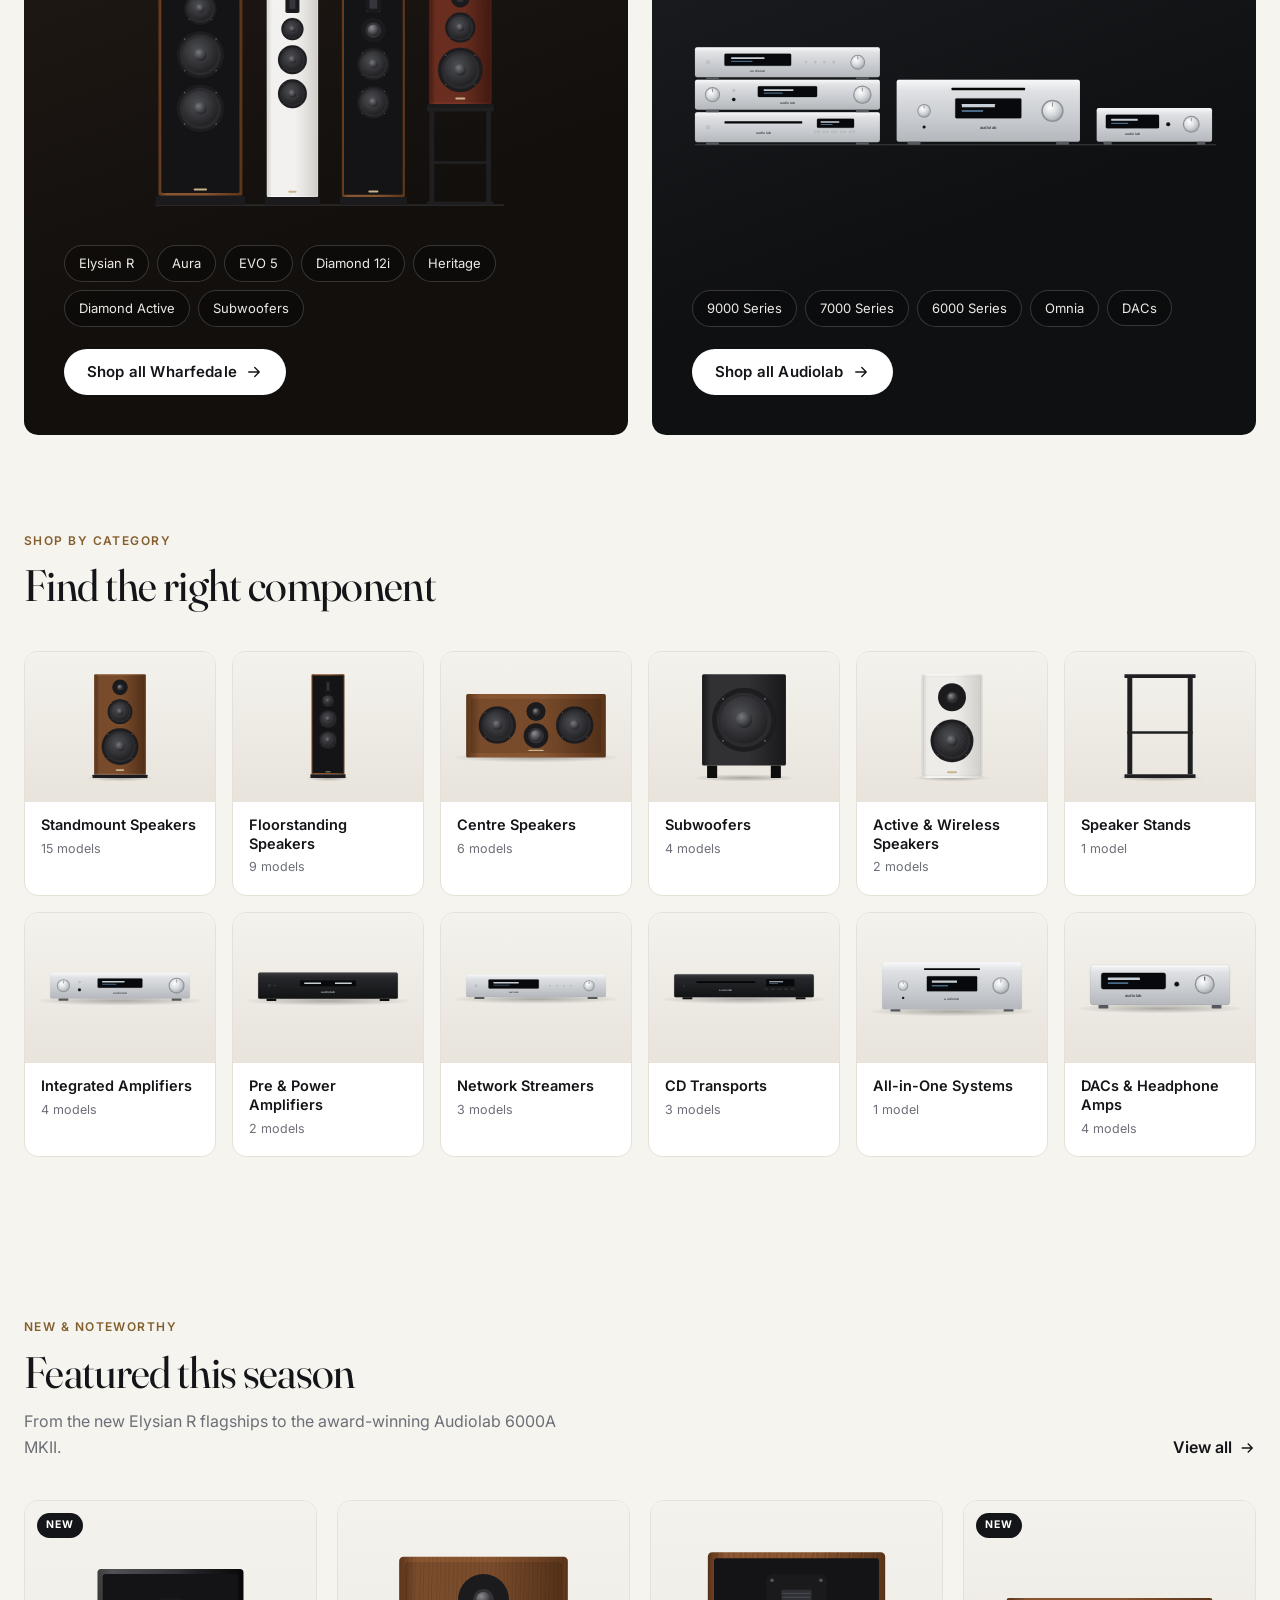
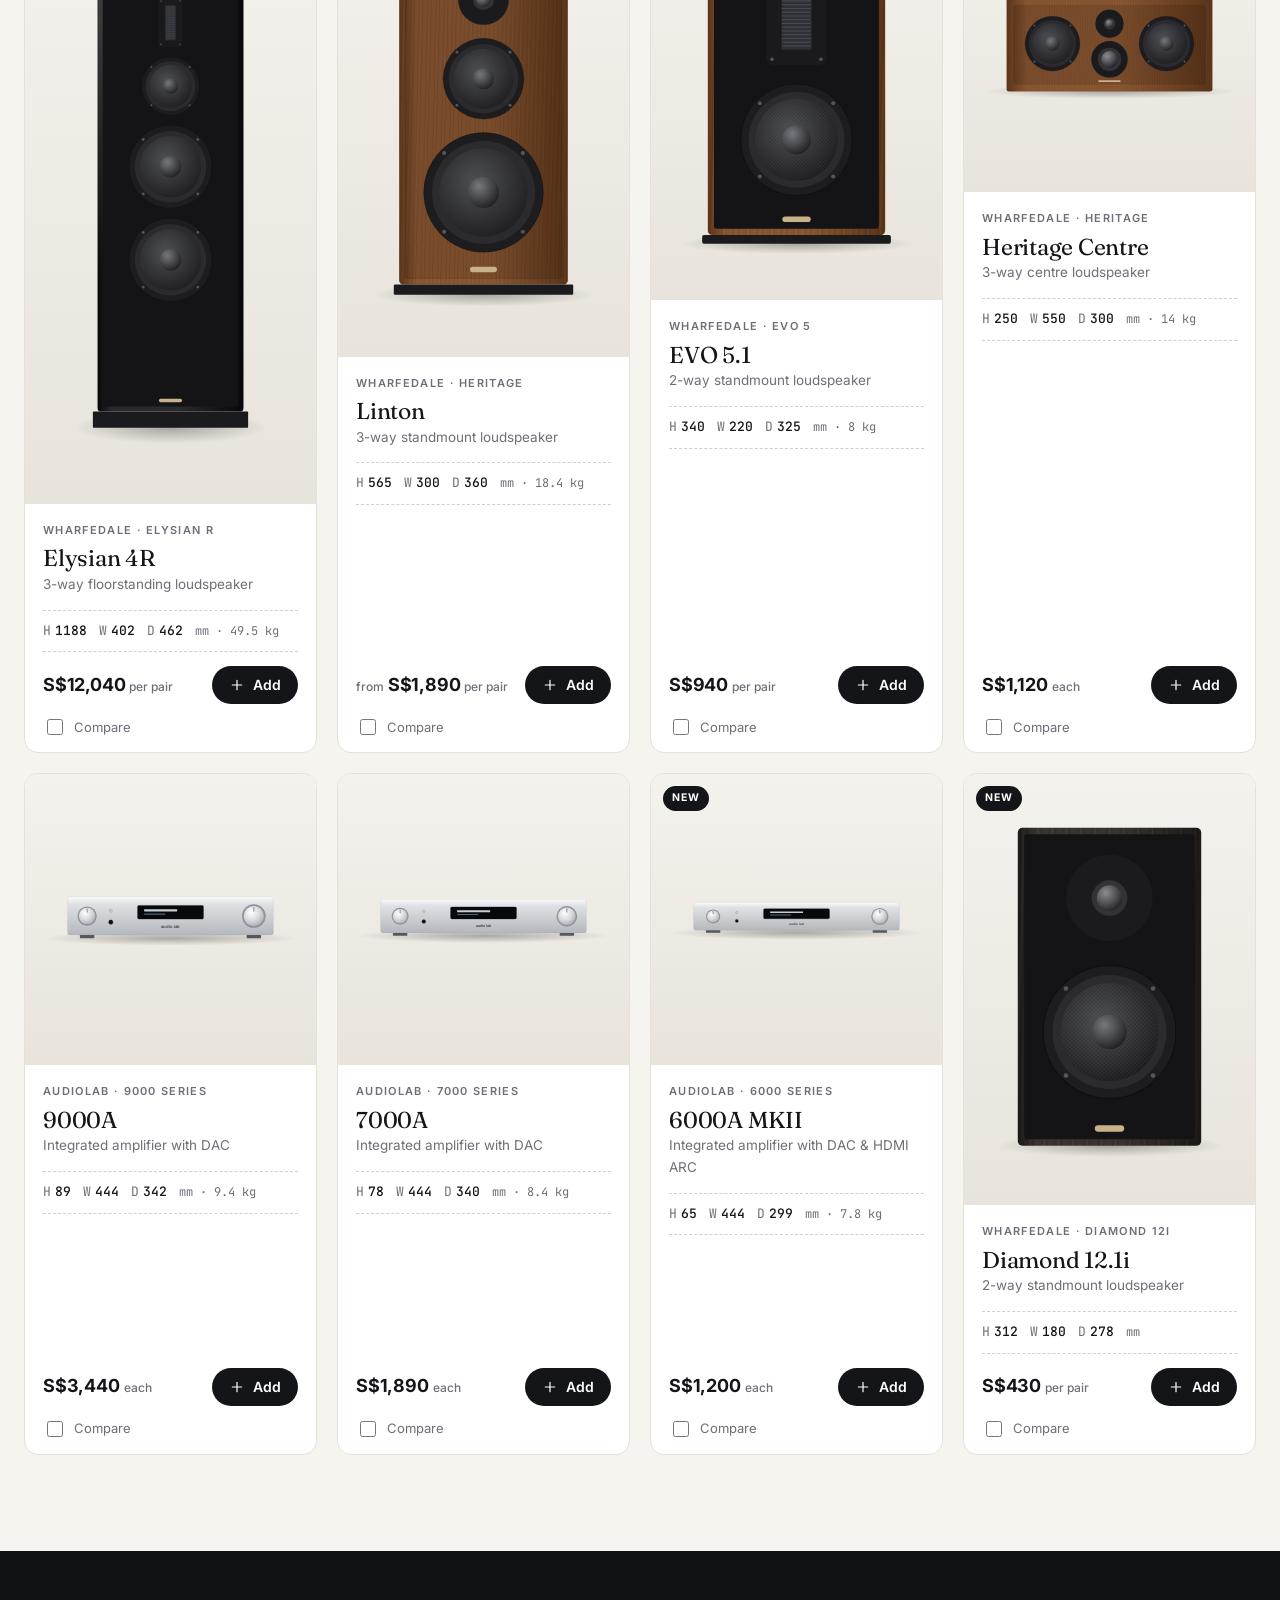
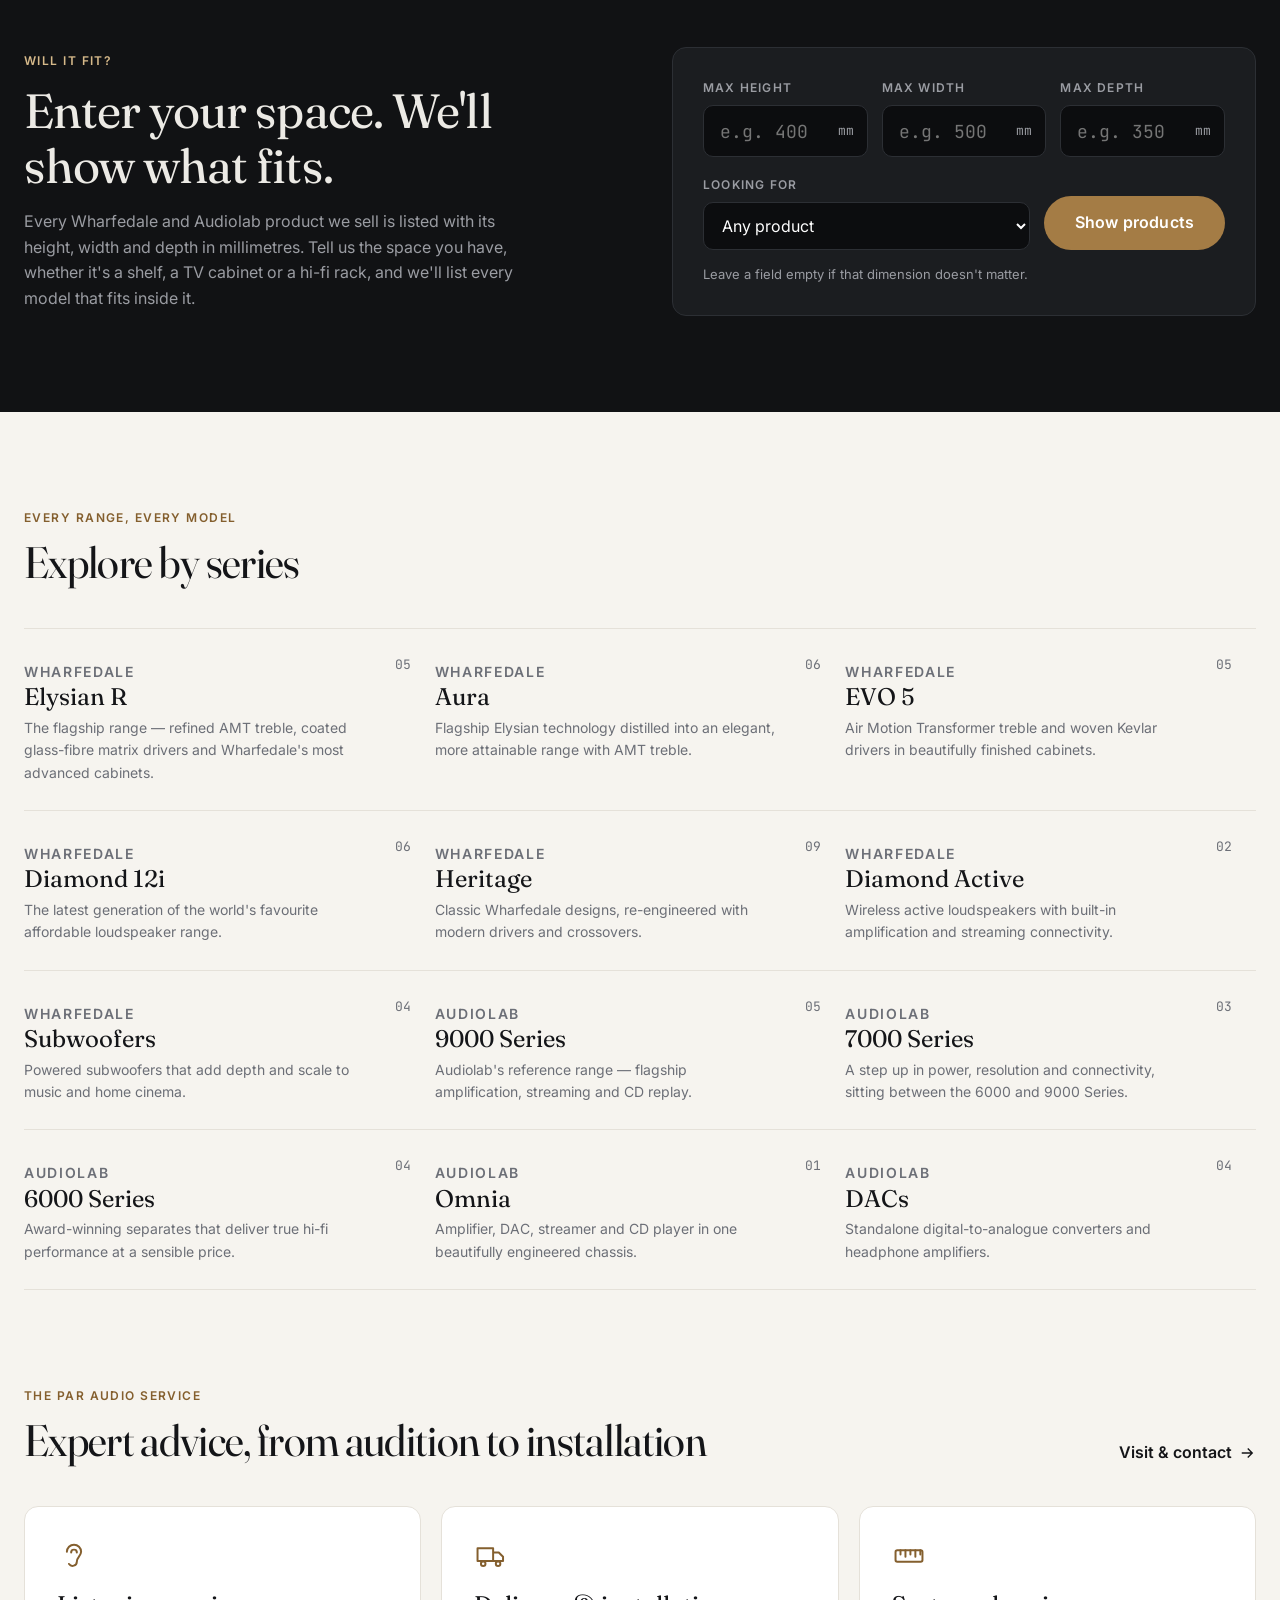
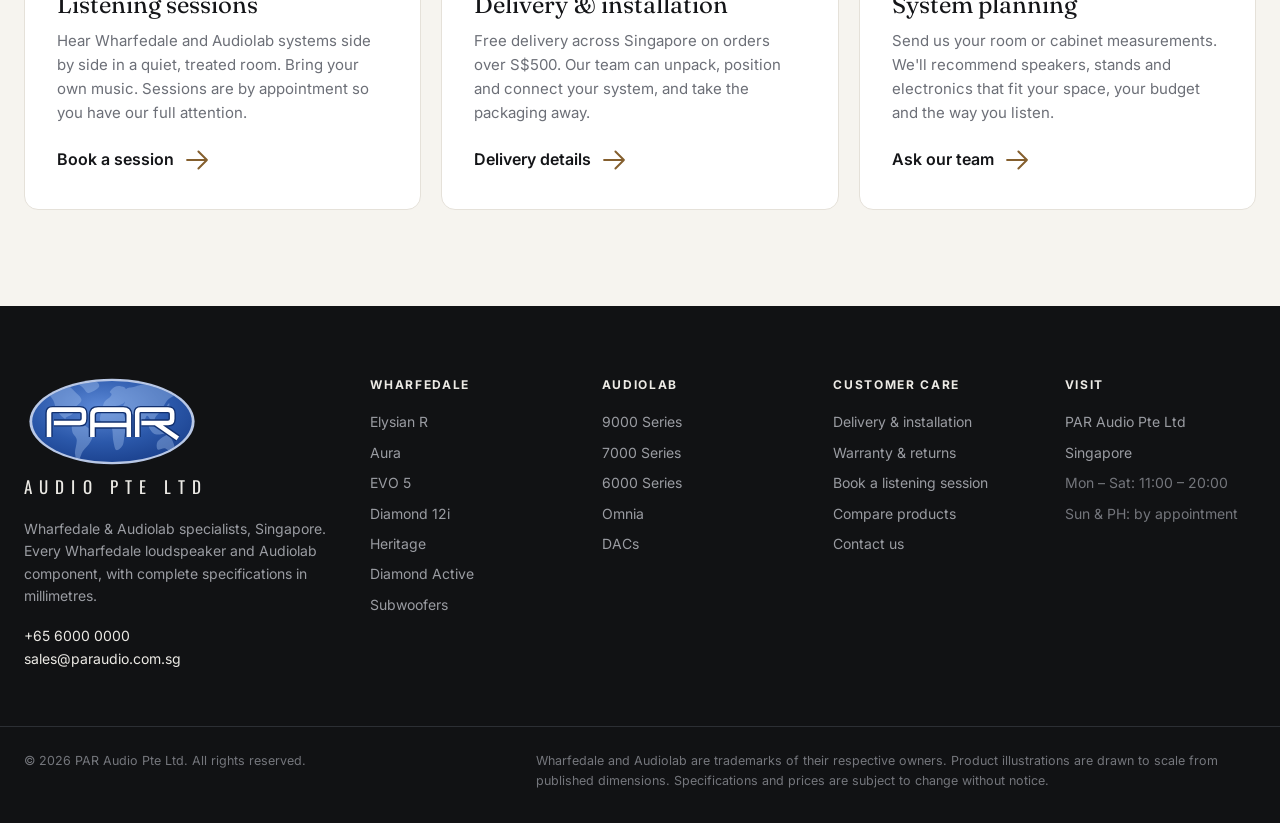
==== commit ed1da443: "Use the PAR Audio Pte Ltd globe logo across the site Recreate the company logo (blue globe oval with" ====
--- a/index.html
+++ b/index.html
@@ -9,7 +9,7 @@
   <link rel="icon" href="assets/img/favicon.svg" type="image/svg+xml">
   <link rel="preconnect" href="https://fonts.googleapis.com">
   <link rel="preconnect" href="https://fonts.gstatic.com" crossorigin>
-  <link rel="stylesheet" href="https://fonts.googleapis.com/css2?family=Fraunces:ital,opsz,wght@0,9..144,300..600;1,9..144,300..600&family=Inter:wght@400;500;600;700&family=JetBrains+Mono:wght@400;500&display=swap">
+  <link rel="stylesheet" href="https://fonts.googleapis.com/css2?family=Fraunces:ital,opsz,wght@0,9..144,300..600;1,9..144,300..600&family=Inter:wght@400;500;600;700&family=Oswald:wght@400&family=JetBrains+Mono:wght@400;500&display=swap">
   <link rel="stylesheet" href="assets/css/styles.css">
 </head>
 <body data-page="home">
--- a/assets/css/styles.css
+++ b/assets/css/styles.css
@@ -132,12 +132,12 @@
 .header-inner { display: flex; align-items: center; gap: 28px; height: var(--header-h); }
 .nav-toggle { display: none; }
 
-.logo { display: inline-flex; align-items: center; gap: 11px; color: var(--ink); flex-shrink: 0; }
-.logo-mark { width: 36px; height: 36px; }
-.logo-text { display: flex; flex-direction: column; line-height: 1; }
-.logo-word { font-family: var(--f-display); font-size: 22px; font-weight: 600; letter-spacing: .01em; }
-.logo-word span { font-weight: 400; font-style: italic; }
-.logo-sub { margin-top: 4px; font-size: 9.5px; font-weight: 600; letter-spacing: .32em; text-transform: uppercase; color: var(--muted); }
+.logo { display: inline-flex; align-items: center; gap: 12px; color: var(--ink); flex-shrink: 0; }
+.logo-mark { width: 88px; height: 46px; display: block; }
+.logo-sub { font-family: 'Oswald', 'Arial Narrow', 'Roboto Condensed', var(--f-body); font-size: 15px; font-weight: 400; letter-spacing: .34em; text-transform: uppercase; color: var(--ink); white-space: nowrap; }
+.logo-stacked { flex-direction: column; align-items: center; gap: 8px; }
+.logo-stacked .logo-mark { width: 168px; height: 87px; }
+.logo-stacked .logo-sub { font-size: 17px; letter-spacing: .42em; margin-right: -.42em; }
 
 .primary-nav { flex: 1; }
 .nav-list { display: flex; align-items: center; gap: 4px; }
@@ -171,7 +171,8 @@
 .mega-feature span { position: absolute; left: 18px; top: 16px; font-family: var(--f-display); font-size: 22px; }
 .mega-feature em { display: block; font-family: var(--f-body); font-style: normal; font-size: 11px; font-weight: 600; letter-spacing: .12em; text-transform: uppercase; color: var(--accent-strong); margin-bottom: 4px; }
 
-.header-actions { display: flex; align-items: center; gap: 2px; margin-left: auto; }
+.header-actions { display: flex; align-items: center; gap: 2px; margin-left: auto; flex-shrink: 0; }
+.header-main .icon-btn { flex-shrink: 0; }
 
 /* ---------------------------------------------------------------------
    Sections & headings
@@ -629,7 +630,7 @@
    --------------------------------------------------------------------- */
 #site-footer { background: var(--dark); color: var(--on-dark-muted); padding-top: 72px; }
 #site-footer .logo { color: var(--on-dark); }
-#site-footer .logo-sub { color: var(--on-dark-muted); }
+#site-footer .logo-sub { color: var(--on-dark); }
 .footer-grid { display: grid; grid-template-columns: 1.6fr repeat(4, 1fr); gap: 40px; padding-bottom: 56px; }
 .footer-brand p { margin-top: 18px; font-size: 14px; max-width: 340px; }
 .footer-contact a { color: var(--on-dark); }
@@ -758,6 +759,9 @@
 
 @media (max-width: 720px) {
   :root { --gutter: 16px; }
+  .header-main .logo { flex-direction: column; align-items: center; gap: 3px; }
+  .header-main .logo-mark { width: 70px; height: 36px; }
+  .header-main .logo-sub { font-size: 9px; letter-spacing: .28em; margin-right: -.28em; }
   .topbar-inner > span:first-child { font-size: 11.5px; }
   .grid, .grid-3 { grid-template-columns: repeat(2, minmax(0, 1fr)); gap: 12px; }
   .card-media { padding: 14px; }
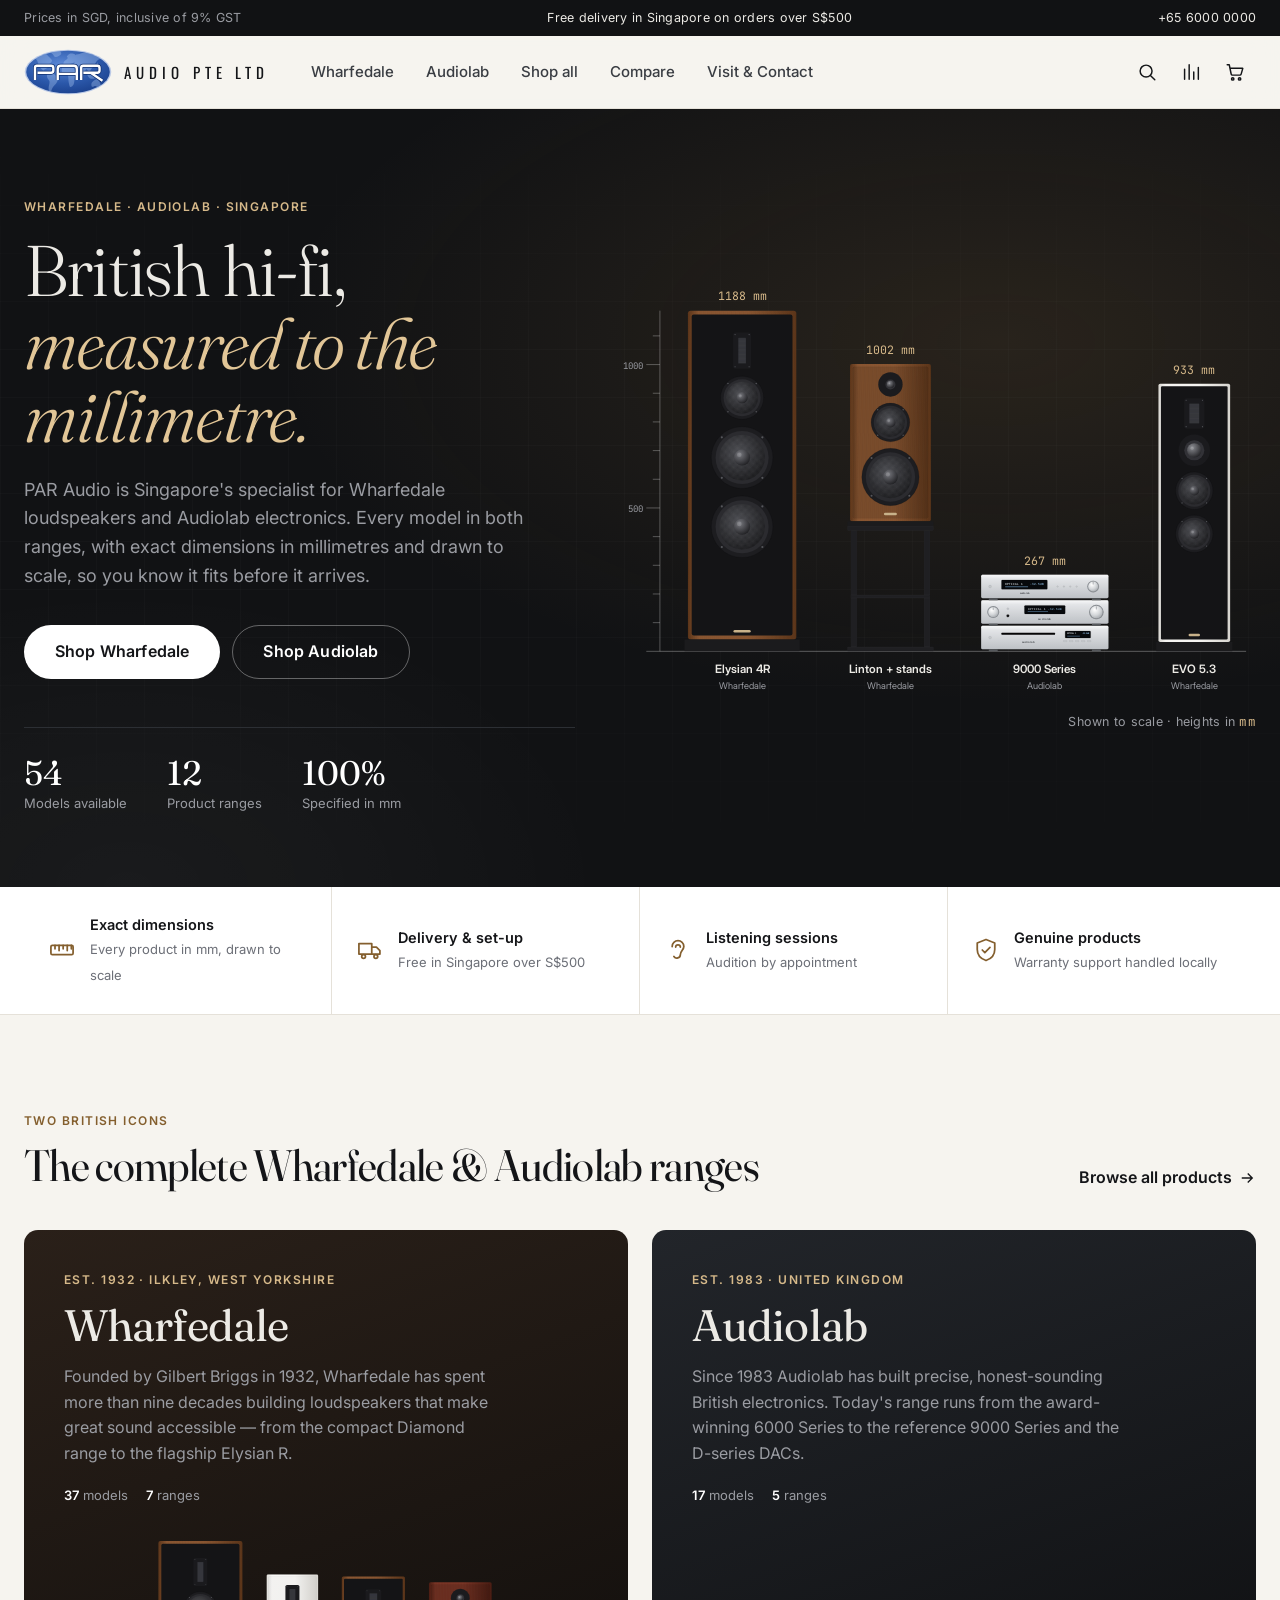
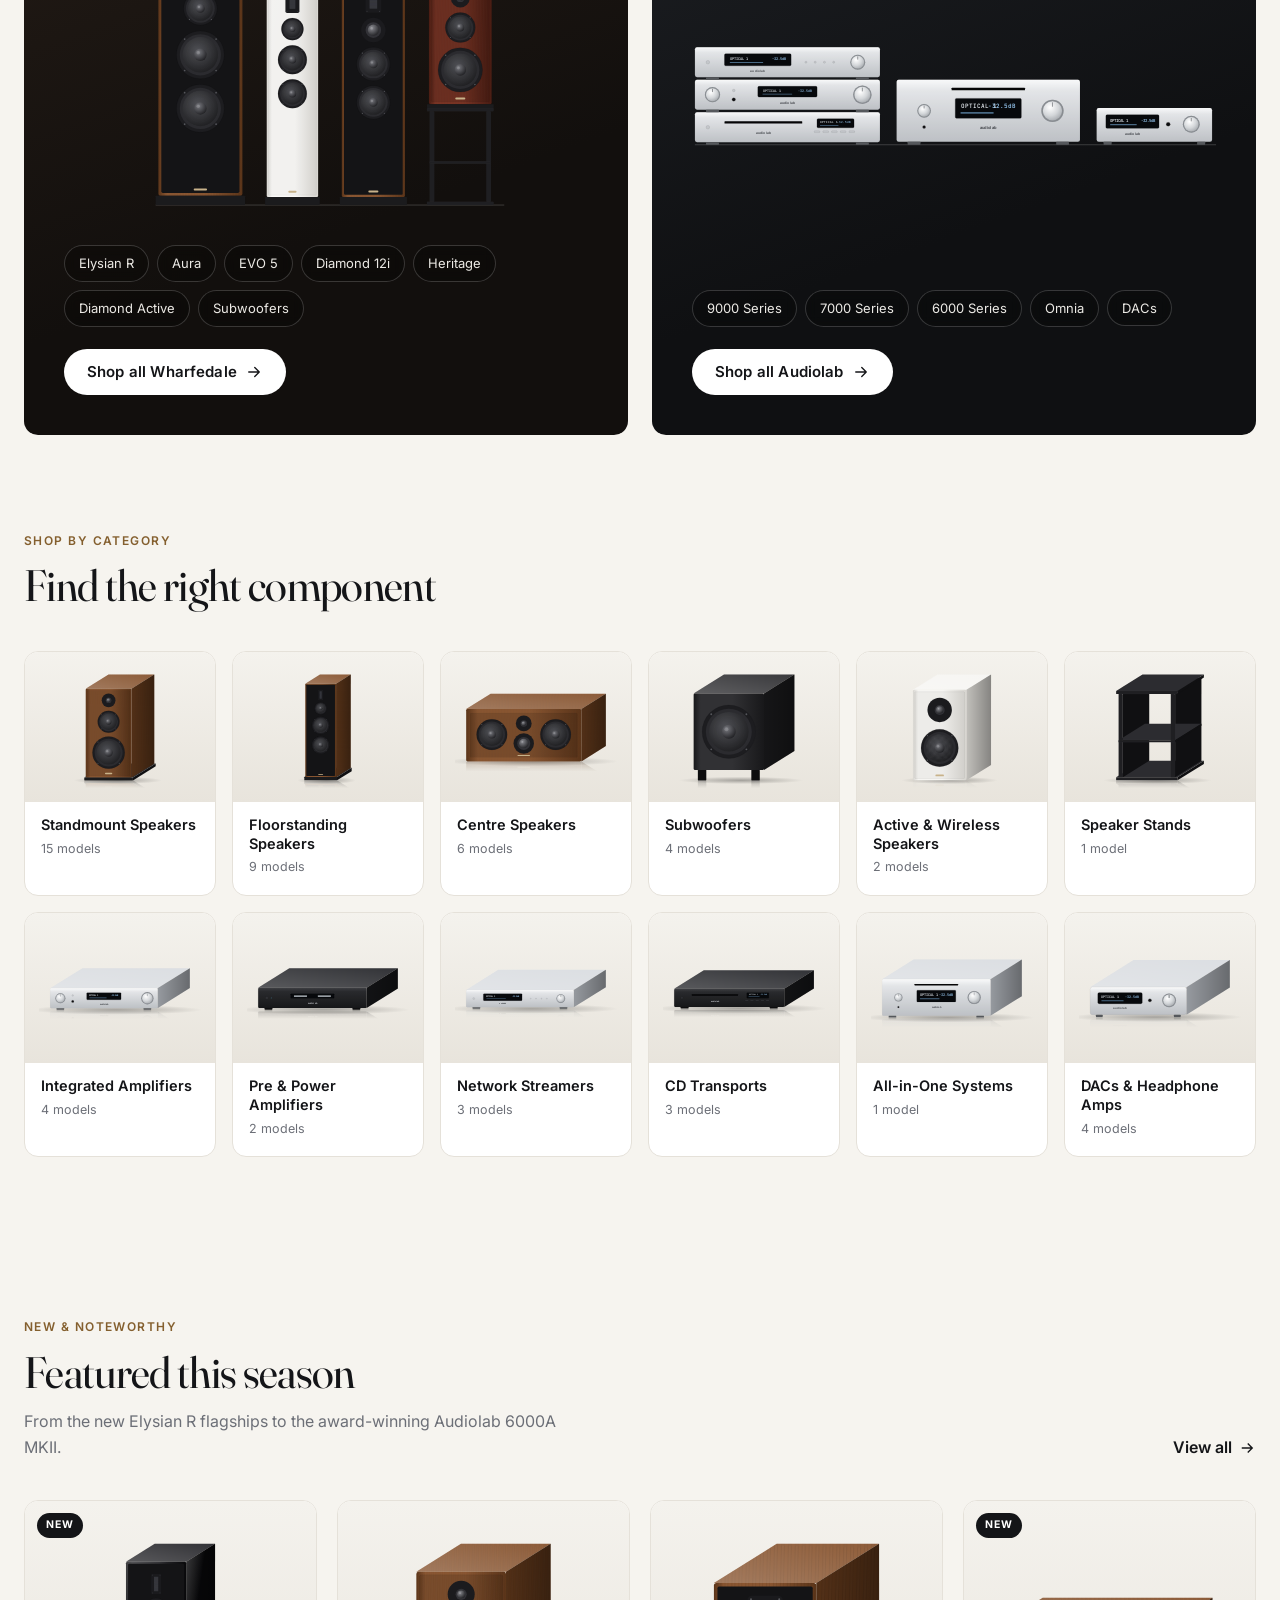
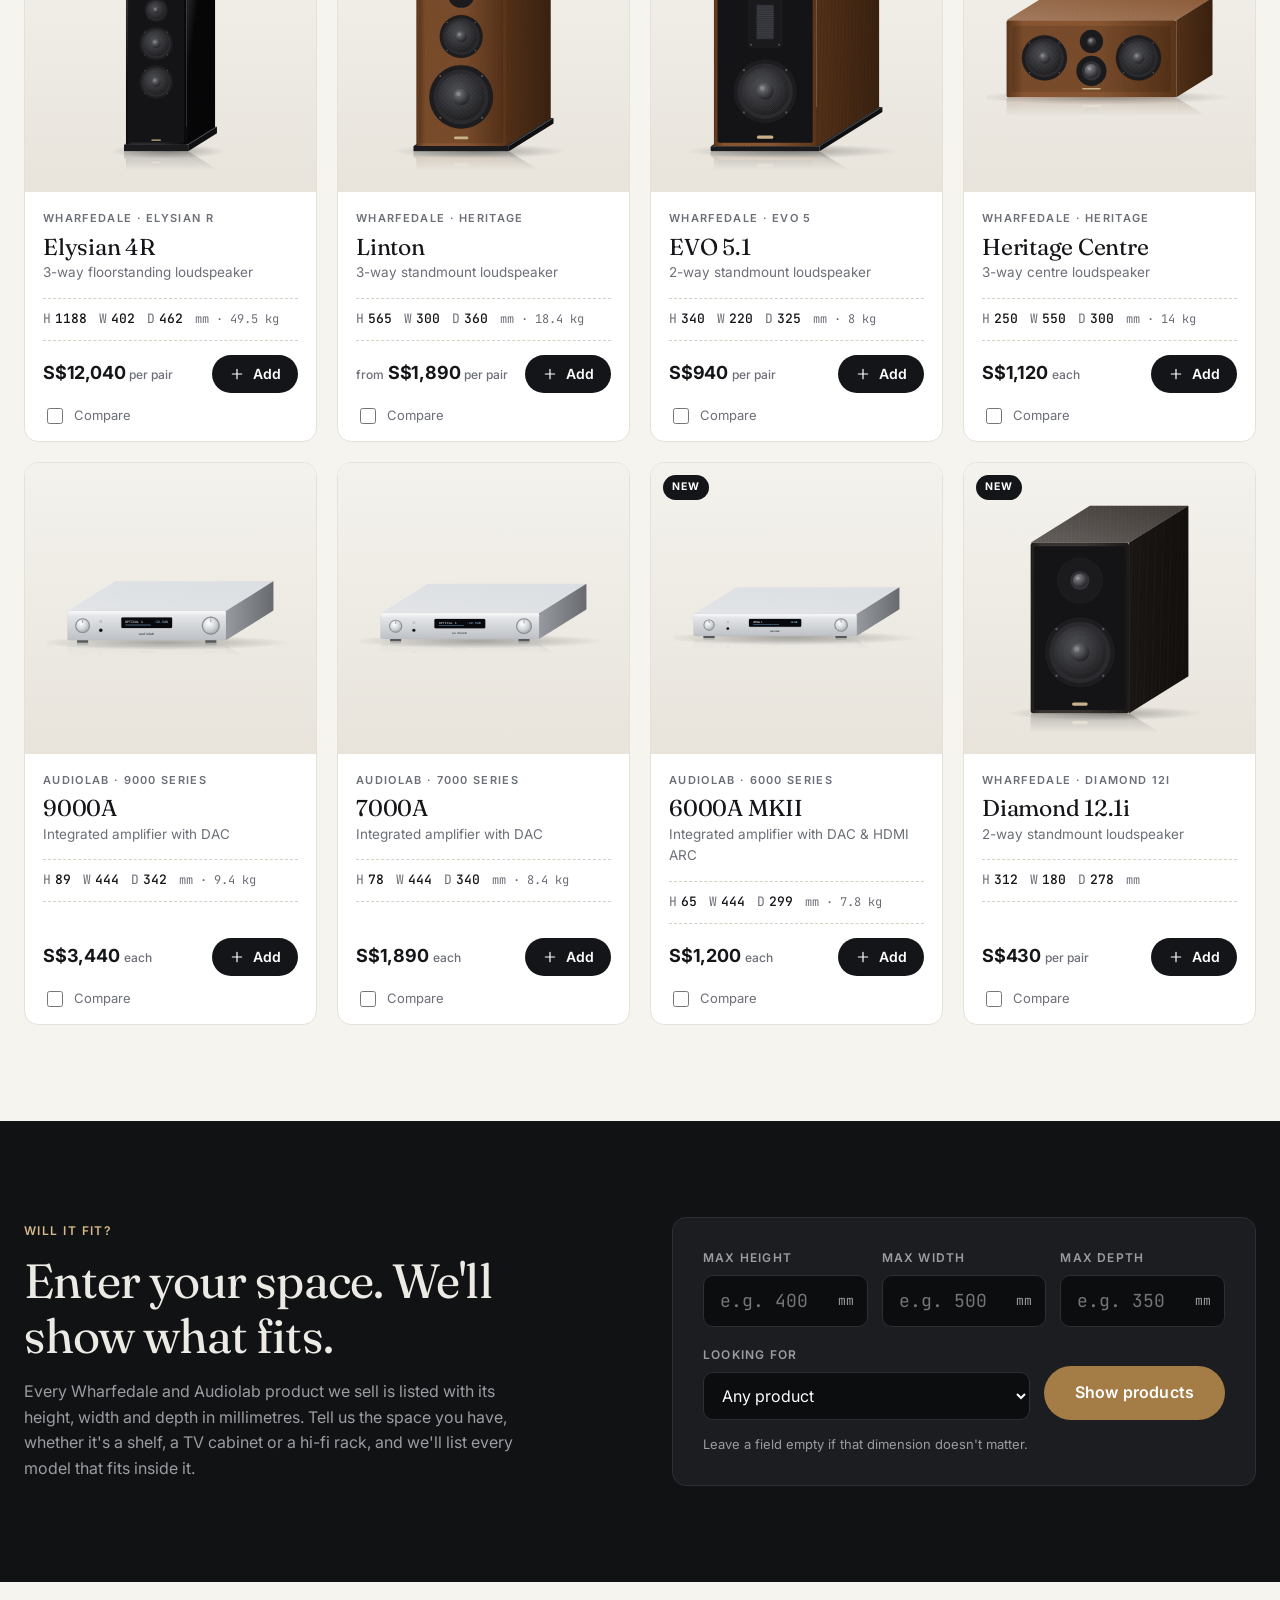
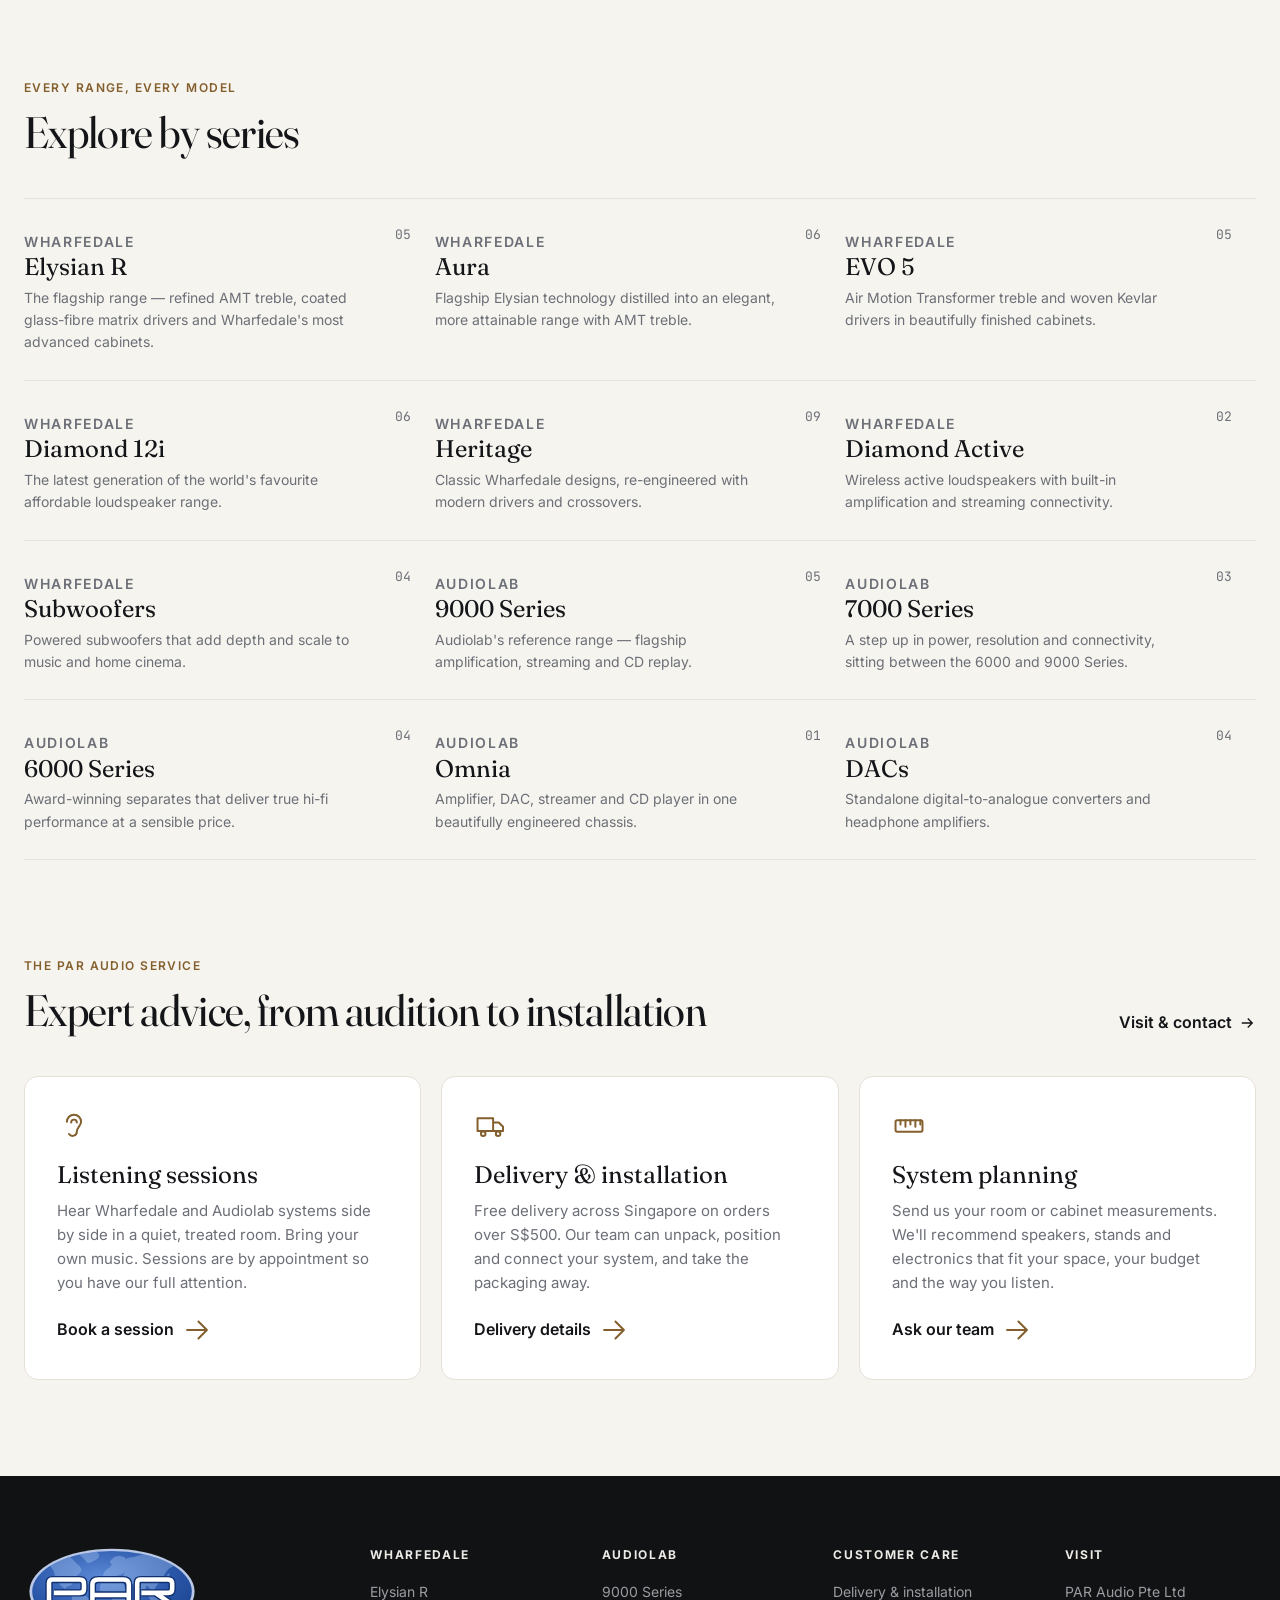
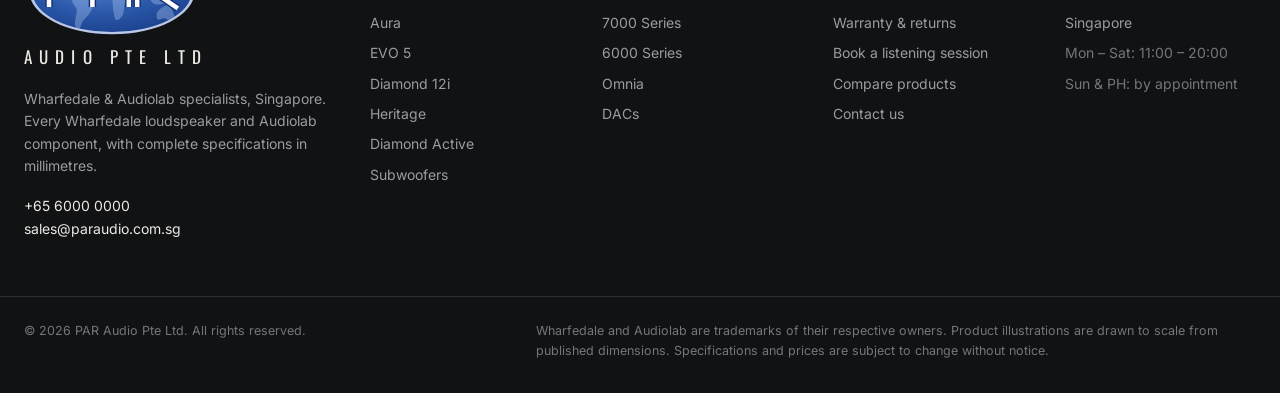
==== commit ae6446a2: "Richer product imagery, image gallery and photo support - Illustrations: three-quarter view with tru" ====
--- a/index.html
+++ b/index.html
@@ -145,6 +145,7 @@
 
   <script src="assets/js/data.js"></script>
   <script src="assets/js/render.js"></script>
+  <script src="assets/js/photos.js"></script>
   <script src="assets/js/app.js"></script>
   <script src="assets/js/pages/home.js"></script>
 </body>
--- a/assets/css/styles.css
+++ b/assets/css/styles.css
@@ -285,8 +285,13 @@
 }
 .card:hover { box-shadow: var(--shadow); border-color: var(--line-2); transform: translateY(-2px); }
 .card-media { position: relative; display: block; aspect-ratio: 1 / 1; padding: 22px; background: linear-gradient(180deg, var(--stage-a), var(--stage-b)); }
+.cm-view { position: absolute; inset: 22px; transition: opacity .35s ease; }
+.cm-front { opacity: 0; }
+.card:hover .cm-angle { opacity: 0; }
+.card:hover .cm-front { opacity: 1; }
 .card-svg { width: 100%; height: 100%; transition: transform .4s cubic-bezier(.2,.7,.2,1); }
-.card:hover .card-svg { transform: scale(1.035); }
+.card:hover .card-svg { transform: scale(1.03); }
+@media (hover: none) { .cm-front { display: none; } .card:hover .cm-angle { opacity: 1; } }
 .card-badges { position: absolute; top: 12px; left: 12px; display: flex; gap: 6px; z-index: 1; }
 .badge {
   display: inline-block; padding: 4px 9px; border-radius: 999px; background: var(--ink); color: #fff;
@@ -765,6 +770,7 @@
   .topbar-inner > span:first-child { font-size: 11.5px; }
   .grid, .grid-3 { grid-template-columns: repeat(2, minmax(0, 1fr)); gap: 12px; }
   .card-media { padding: 14px; }
+  .cm-view { inset: 14px; }
   .card-body { padding: 14px 12px 12px; }
   .card-title { font-size: 19px; }
   .card-type { font-size: 12.5px; }
@@ -816,3 +822,54 @@
   *, *::before, *::after { transition: none !important; animation: none !important; scroll-behavior: auto !important; }
 }
 .form-card { scroll-margin-top: calc(var(--header-h) + 60px); }
+
+/* ---------------------------------------------------------------------
+   Product gallery & zoom
+   --------------------------------------------------------------------- */
+.pdp-gallery { display: grid; grid-template-columns: repeat(6, minmax(0, 1fr)); gap: 10px; margin-top: 12px; }
+.g-thumb {
+  display: flex; flex-direction: column; gap: 6px; padding: 6px 6px 8px; border-radius: 12px; border: 1px solid var(--line);
+  background: var(--surface); color: var(--muted); transition: border-color .2s, color .2s;
+}
+.g-thumb:hover { border-color: var(--line-2); color: var(--ink); }
+.g-thumb[aria-pressed="true"] { border: 2px solid var(--ink); padding: 5px 5px 7px; color: var(--ink); }
+.g-img { display: block; aspect-ratio: 1 / 1; border-radius: 8px; background: linear-gradient(180deg, var(--stage-a), var(--stage-b)); padding: 4px; color: var(--ink); overflow: hidden; }
+.g-img svg { width: 100%; height: 100%; }
+.g-label { font-size: 11.5px; font-weight: 600; text-align: center; white-space: nowrap; overflow: hidden; text-overflow: ellipsis; }
+.pdp-stage.is-drawing { background: var(--surface); }
+.stage-nav, .stage-zoom {
+  position: absolute; display: grid; place-items: center; width: 40px; height: 40px; border-radius: 999px; border: 1px solid var(--line);
+  background: rgba(255,255,255,.85); color: var(--ink); font-size: 24px; line-height: 1; opacity: 0; transition: opacity .2s, background .2s;
+}
+.pdp-stage:hover .stage-nav, .pdp-stage:hover .stage-zoom, .stage-nav:focus-visible, .stage-zoom:focus-visible { opacity: 1; }
+.stage-nav:hover, .stage-zoom:hover { background: #fff; }
+.stage-nav.prev { left: 14px; top: 50%; transform: translateY(-50%); }
+.stage-nav.next { right: 14px; top: 50%; transform: translateY(-50%); }
+.stage-zoom { right: 14px; top: 14px; }
+.stage-zoom svg { width: 18px; height: 18px; fill: none; stroke: currentColor; stroke-width: 1.8; stroke-linecap: round; }
+@media (hover: none) { .stage-nav, .stage-zoom { opacity: 1; } }
+.pdp-stage .lu-h, .zoom .lu-h { fill: var(--accent-strong); font-family: var(--f-mono); font-weight: 500; }
+.pdp-stage .lu-name, .zoom .lu-name { fill: var(--ink); font-family: var(--f-body); font-weight: 600; }
+.pdp-stage .lu-sub, .zoom .lu-sub, .g-img .lu-sub { fill: var(--muted); font-family: var(--f-body); }
+.pdp-stage .lu-ground, .zoom .lu-ground, .g-img .lu-ground { stroke: var(--ink); stroke-opacity: .5; stroke-width: 1; }
+.g-img .lu-h, .g-img .lu-name { fill: var(--ink); }
+.pdp-stage .dim-svg .dim-line, .zoom .dim-line, .g-img .dim-line, .pdp-stage .dim-ext, .zoom .dim-ext, .g-img .dim-ext { stroke: var(--accent-strong); fill: none; }
+.zoom .dim-arrow, .g-img .dim-arrow { fill: var(--accent-strong); }
+.zoom .dim-text, .g-img .dim-text { fill: var(--ink); font-family: var(--f-mono); }
+.zoom .view-label, .g-img .view-label { fill: var(--muted); font-family: var(--f-body); font-weight: 700; letter-spacing: .18em; }
+.zoom { width: min(1100px, 94vw); height: min(860px, 90vh); max-width: none; max-height: none; padding: 0; border: 0; border-radius: var(--radius); background: linear-gradient(180deg, var(--stage-a), var(--stage-b)); color: var(--ink); }
+.zoom::backdrop { background: rgba(17, 18, 20, .7); backdrop-filter: blur(3px); }
+.zoom-inner { position: relative; display: flex; flex-direction: column; height: 100%; padding: 40px; }
+.zoom-svg, .zoom .dim-svg, .zoom .scale-svg { flex: 1; min-height: 0; width: 100%; height: 100%; }
+.zoom p { margin-top: 12px; text-align: center; font-size: 13px; color: var(--muted); }
+.zoom-close { position: absolute; top: 12px; right: 12px; background: #fff; }
+@media (max-width: 720px) {
+  .pdp-gallery { grid-template-columns: repeat(3, minmax(0, 1fr)); }
+  .zoom-inner { padding: 20px 12px; }
+}
+
+/* Product photographs (listed in assets/js/photos.js) */
+.prod-photo { display: block; width: 100%; height: 100%; object-fit: contain; mix-blend-mode: multiply; }
+.pdp-stage .prod-photo, .zoom .prod-photo { position: absolute; inset: 48px; width: calc(100% - 96px); height: calc(100% - 96px); }
+.zoom .prod-photo { position: static; flex: 1; min-height: 0; width: 100%; height: 100%; }
+@media (max-width: 720px) { .pdp-stage .prod-photo { inset: 24px; width: calc(100% - 48px); height: calc(100% - 48px); } }
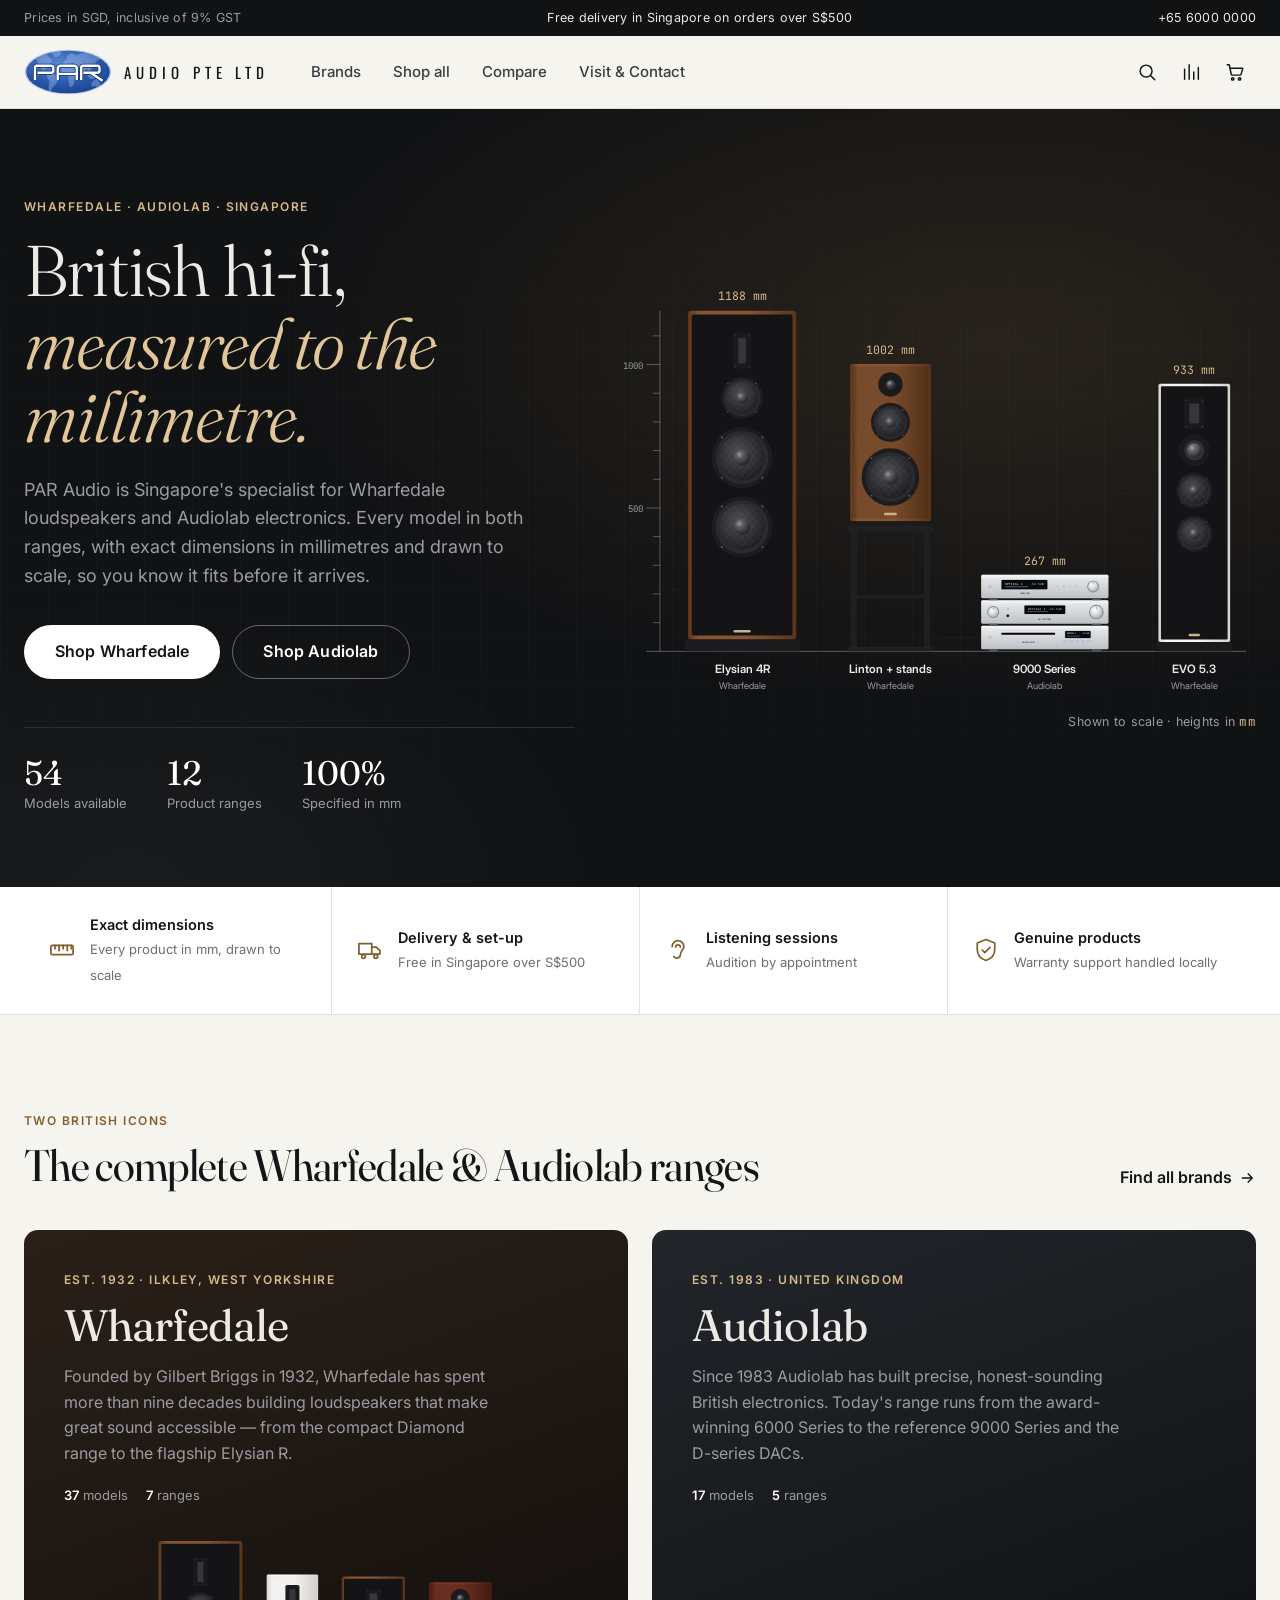
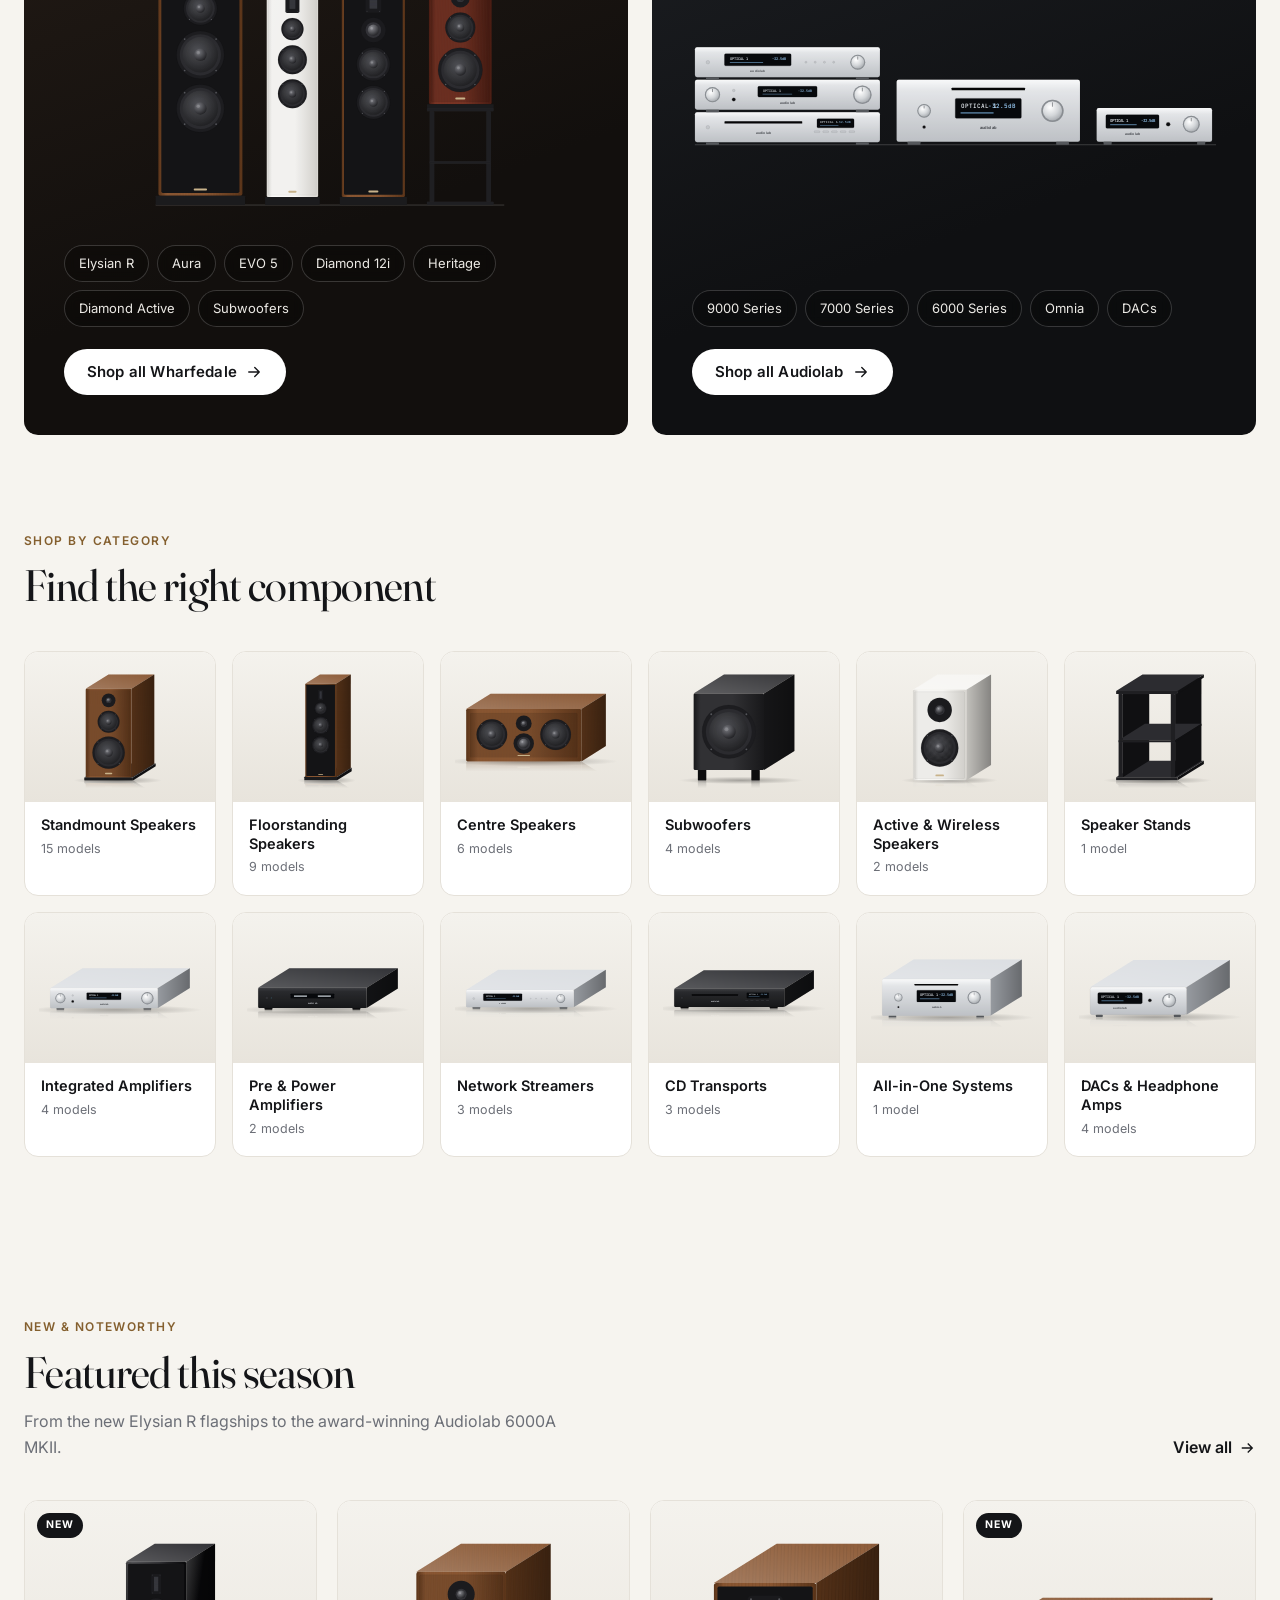
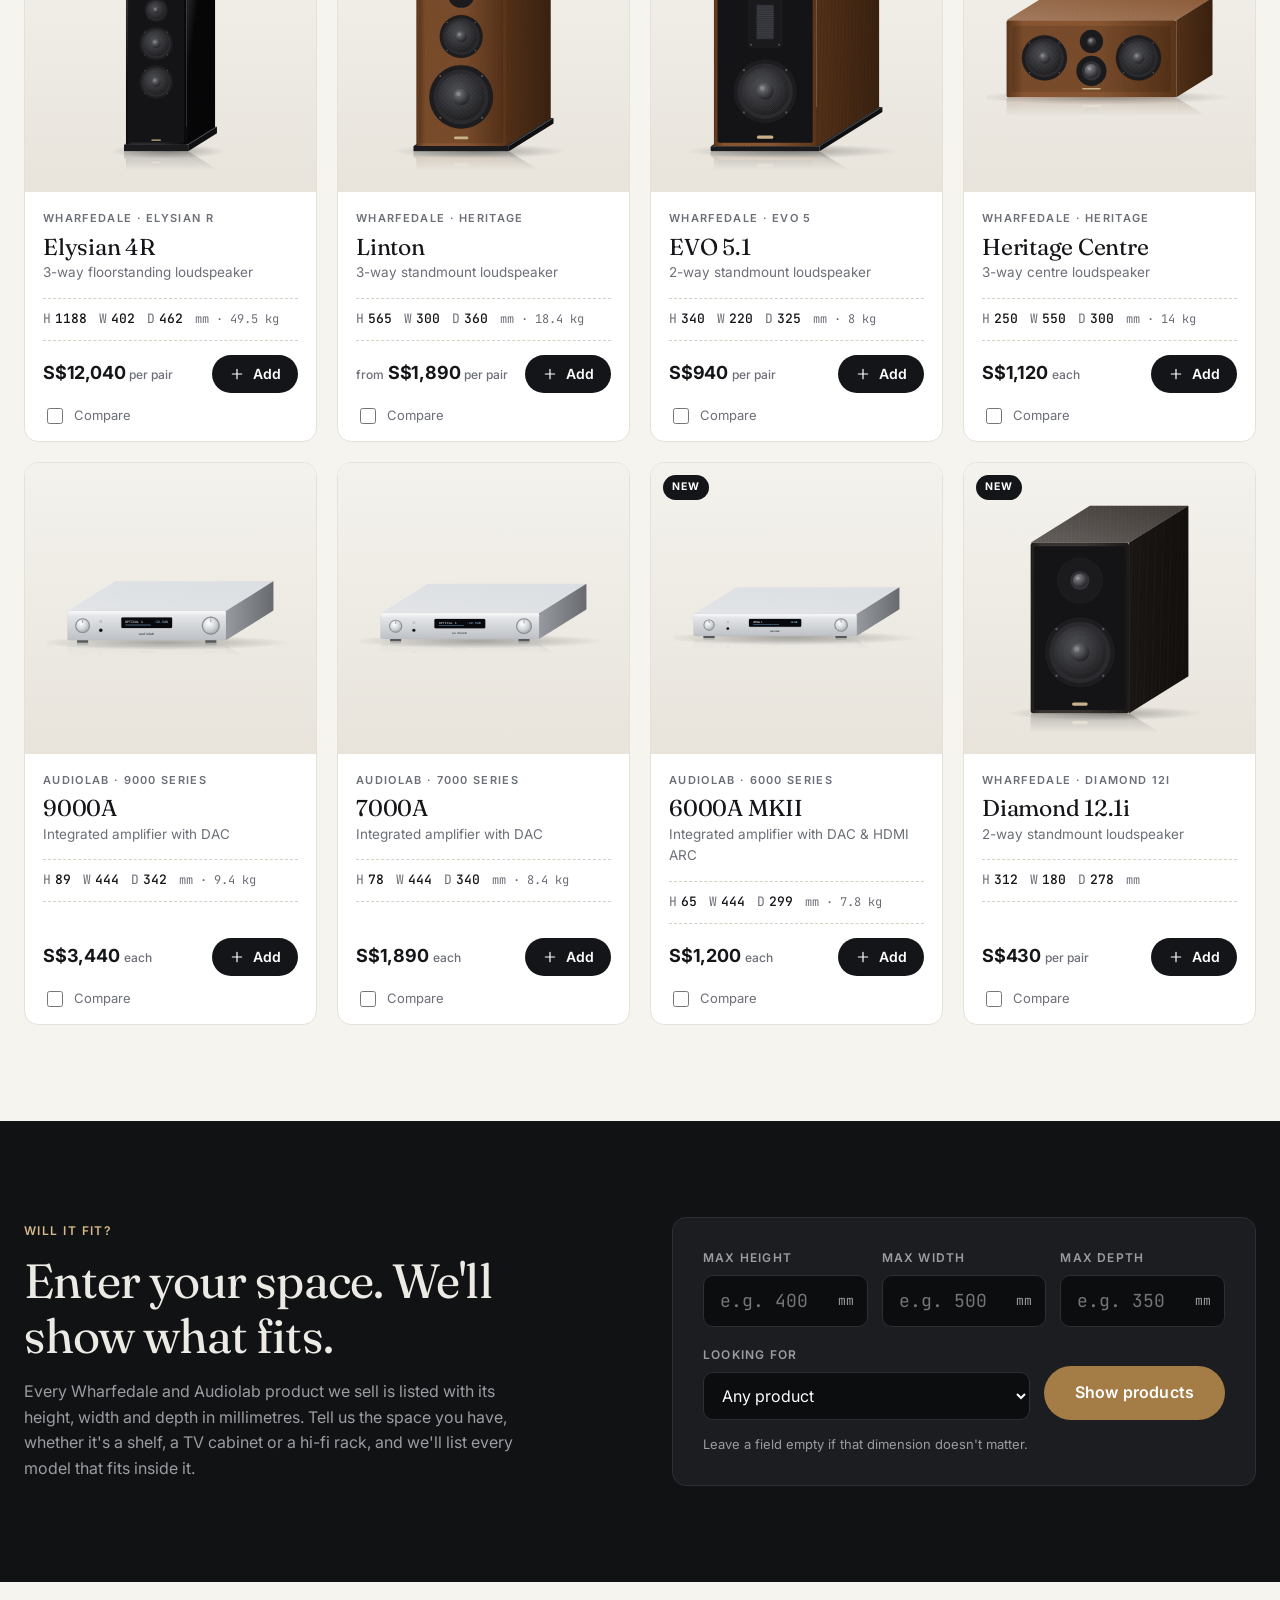
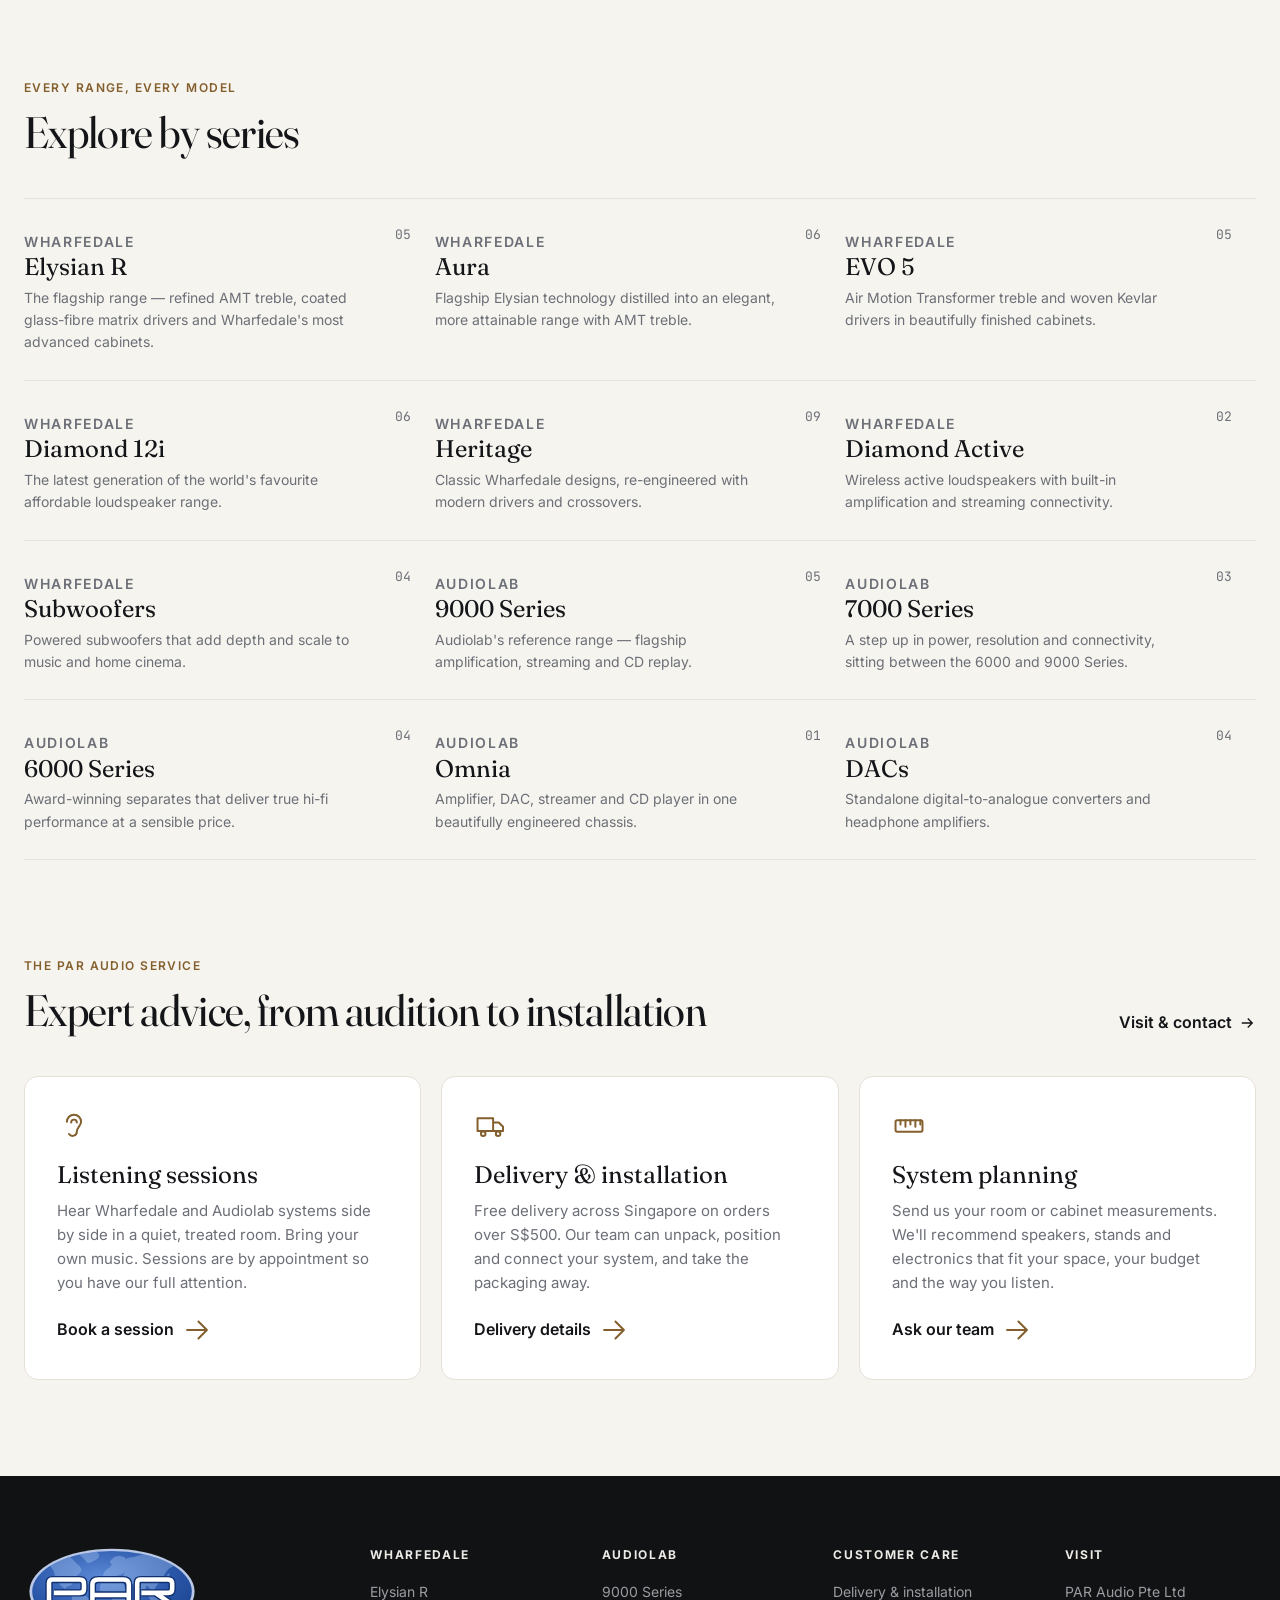
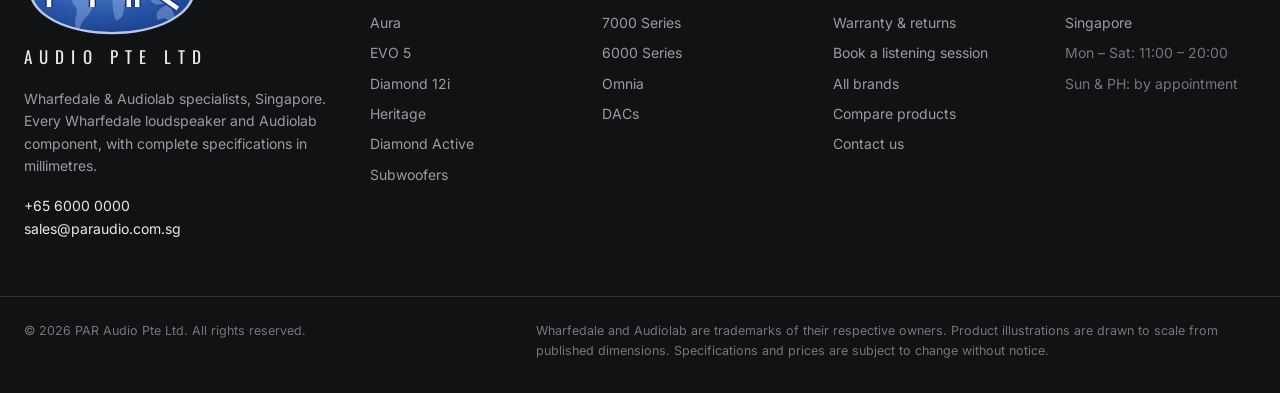
==== commit a5bef5b7: "Add Brands menu and "Find all brands" page Replace the separate Wharfedale and Audiolab header items" ====
--- a/index.html
+++ b/index.html
@@ -54,7 +54,7 @@
             <p class="eyebrow">Two British icons</p>
             <h2 class="display">The complete Wharfedale &amp; Audiolab ranges</h2>
           </div>
-          <a class="link-arrow" href="shop.html">Browse all products <span data-icon="arrow"></span></a>
+          <a class="link-arrow" href="brands.html">Find all brands <span data-icon="arrow"></span></a>
         </div>
         <div class="brand-grid" id="brand-grid"></div>
       </div>
--- a/assets/css/styles.css
+++ b/assets/css/styles.css
@@ -873,3 +873,52 @@
 .pdp-stage .prod-photo, .zoom .prod-photo { position: absolute; inset: 48px; width: calc(100% - 96px); height: calc(100% - 96px); }
 .zoom .prod-photo { position: static; flex: 1; min-height: 0; width: 100%; height: 100%; }
 @media (max-width: 720px) { .pdp-stage .prod-photo { inset: 24px; width: calc(100% - 48px); height: calc(100% - 48px); } }
+
+/* ---------------------------------------------------------------------
+   Brands menu & "Find all brands" page
+   --------------------------------------------------------------------- */
+.mega-brand { display: flex; align-items: baseline; gap: 10px; margin-bottom: 10px; font-family: var(--f-display); font-size: 24px; color: var(--ink); }
+.mega-brand span { font-family: var(--f-body); font-size: 12px; color: var(--muted); }
+.mega-brand:hover { color: var(--accent-strong); }
+.mega-all { display: flex; flex-direction: column; justify-content: flex-end; align-items: flex-start; gap: 10px; padding: 24px; min-height: 220px; }
+.mega-feature.mega-all span { position: static; }
+.mega-feature.mega-all > span:first-child { font-family: var(--f-display); font-size: 30px; line-height: 1.1; }
+.mega-feature.mega-all .mega-all-list { font-family: var(--f-body); font-size: 14px; color: var(--muted); }
+.mega-feature.mega-all .link-arrow { font-family: var(--f-body); font-size: 14px; }
+
+.brand-index { display: flex; flex-wrap: wrap; gap: 10px; padding: 28px 0 8px; }
+.brand-index a { display: inline-flex; align-items: center; gap: 8px; padding: 9px 16px; border-radius: 999px; border: 1px solid var(--line-2); background: var(--surface); font-weight: 600; font-size: 14px; }
+.brand-index a:hover { border-color: var(--ink); }
+.brand-index span { font-family: var(--f-mono); font-size: 12px; font-weight: 500; color: var(--muted); }
+.brands-list { display: grid; gap: 56px; padding: 28px 0 96px; }
+.brand-block { scroll-margin-top: calc(var(--header-h) + 60px); }
+.brand-hero {
+  display: grid; grid-template-columns: minmax(0, 1fr) minmax(0, 1.1fr); gap: 32px; align-items: center;
+  padding: 40px; border-radius: var(--radius); background: linear-gradient(160deg, #22252a, #0f1012 70%); color: var(--on-dark);
+}
+.brand-hero .eyebrow { color: #d6b98a; }
+.brand-hero h2 { font-family: var(--f-display); font-size: clamp(36px, 4vw, 52px); font-weight: 400; letter-spacing: -.02em; margin: 10px 0 14px; }
+.brand-blurb { color: var(--on-dark-muted); max-width: 480px; }
+.brand-stats { display: flex; gap: 18px; margin: 18px 0 24px; font-size: 13px; color: var(--on-dark-muted); }
+.brand-stats b { color: #fff; }
+.brand-hero .btn-dark { background: #fff; color: var(--ink); }
+.brand-hero .btn-dark:hover { background: var(--accent-soft); }
+.brand-visual { height: 280px; }
+.brand-visual svg { width: 100%; height: 100%; }
+.brand-visual .lu-ground { stroke: rgba(255,255,255,.2); }
+.range-grid { display: grid; grid-template-columns: repeat(auto-fill, minmax(230px, 1fr)); gap: 14px; margin-top: 14px; }
+.range-card { display: flex; flex-direction: column; border-radius: var(--radius); border: 1px solid var(--line); background: var(--surface); overflow: hidden; transition: border-color .2s, box-shadow .2s, transform .2s; }
+.range-card:hover { border-color: var(--line-2); box-shadow: var(--shadow); transform: translateY(-2px); }
+.rc-media { display: block; height: 170px; padding: 14px; background: linear-gradient(180deg, var(--stage-a), var(--stage-b)); }
+.rc-media svg, .rc-media img { width: 100%; height: 100%; }
+.rc-body { display: flex; flex-direction: column; gap: 6px; padding: 16px 18px 18px; }
+.rc-body strong { font-family: var(--f-display); font-size: 22px; font-weight: 400; }
+.rc-body > span { font-size: 13.5px; color: var(--muted); }
+.rc-body em { display: inline-flex; align-items: center; gap: 6px; margin-top: 4px; font-style: normal; font-size: 13px; font-weight: 600; }
+.rc-body em svg { width: 16px; height: 16px; fill: none; stroke: currentColor; stroke-width: 1.8; }
+@media (max-width: 980px) {
+  .brand-hero { grid-template-columns: 1fr; padding: 28px 22px; }
+  .brand-visual { height: 200px; }
+  .mega-brand { font-size: 20px; }
+  .mega-all { display: flex; min-height: 0; padding: 16px; grid-column: 1 / -1; }
+}
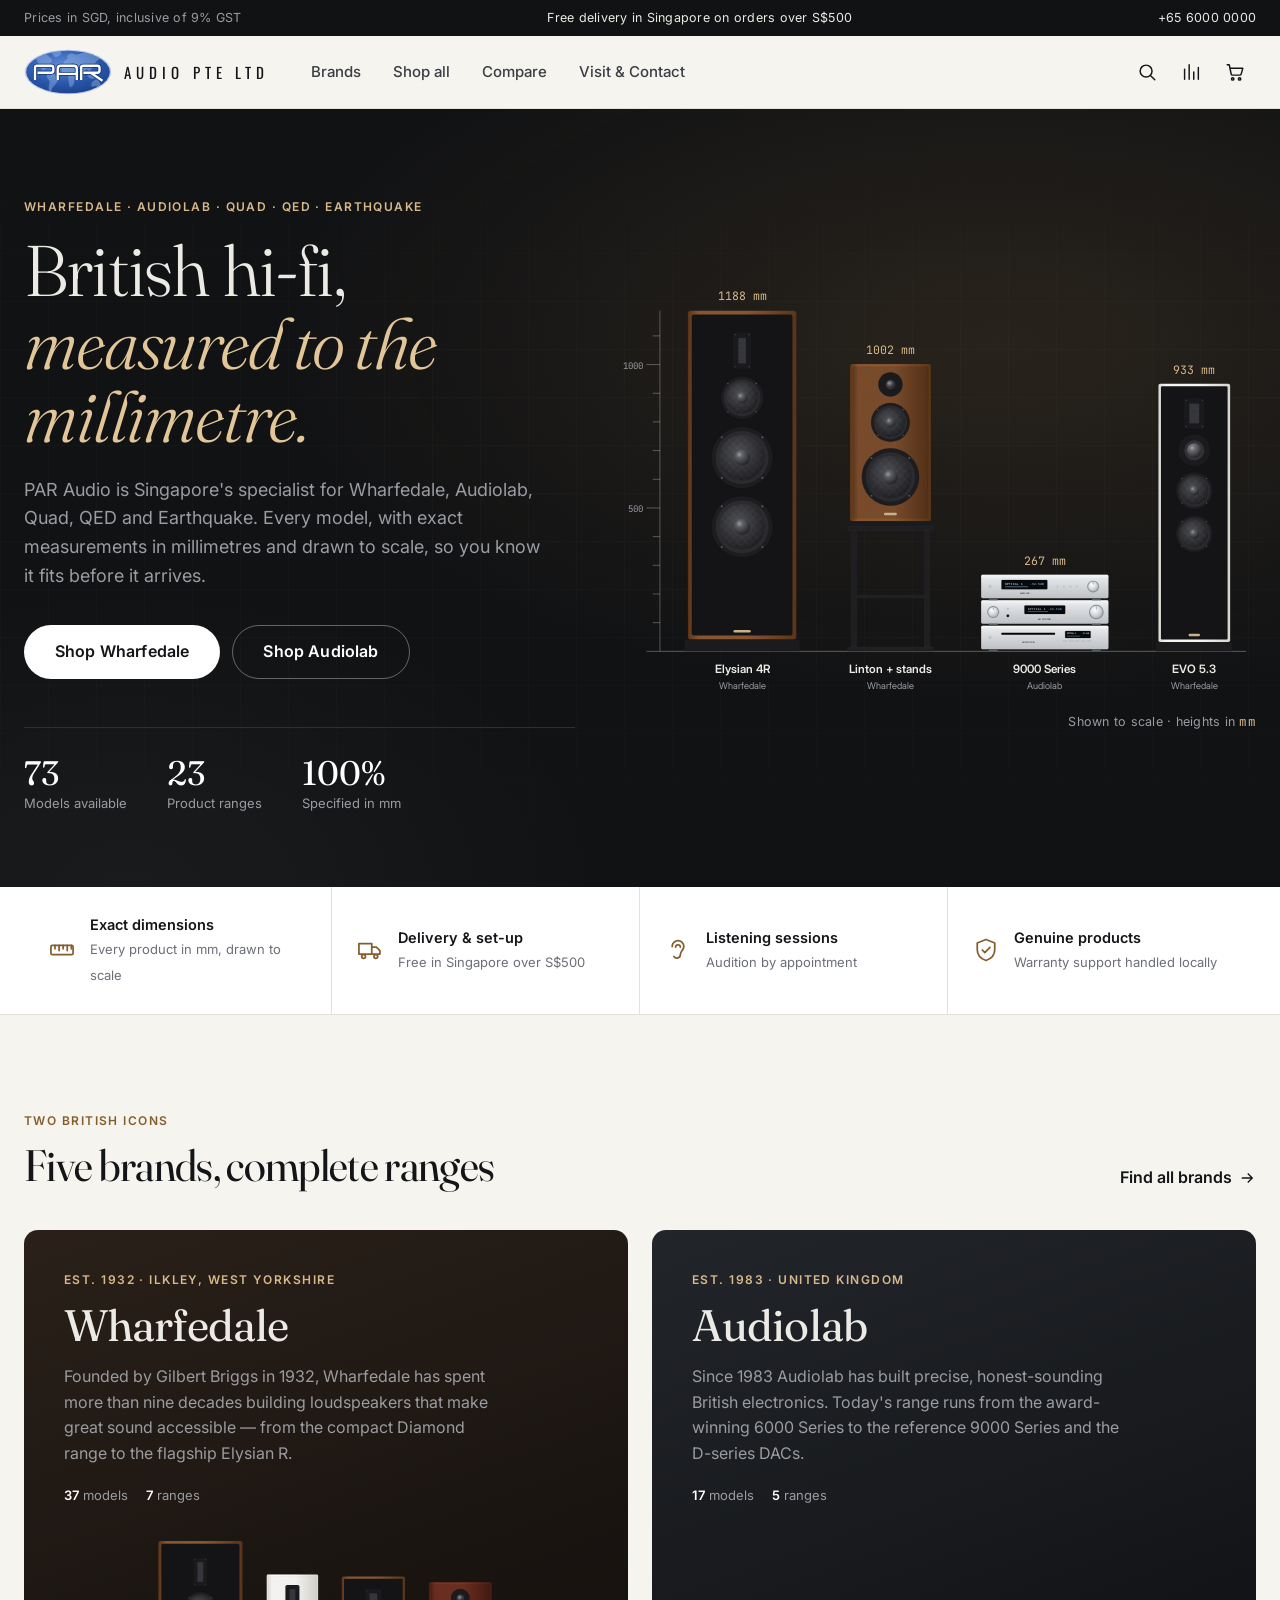
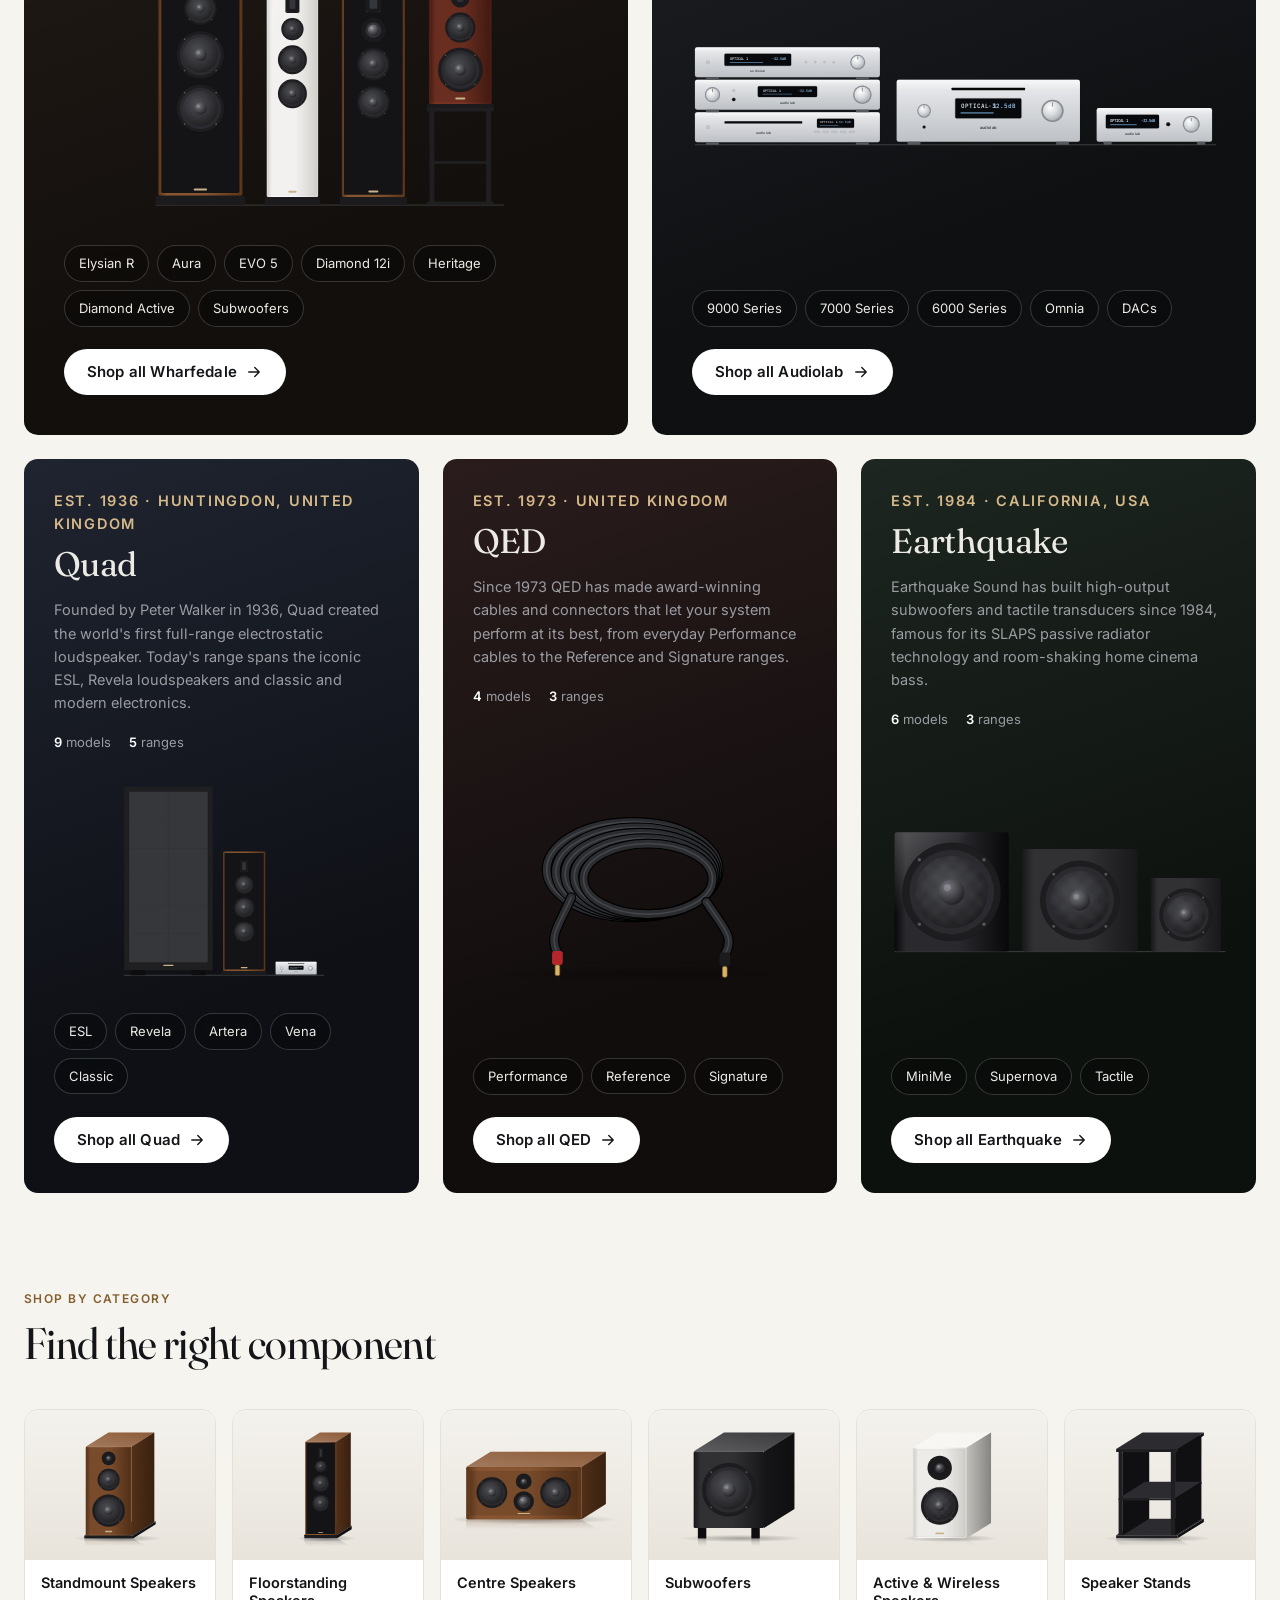
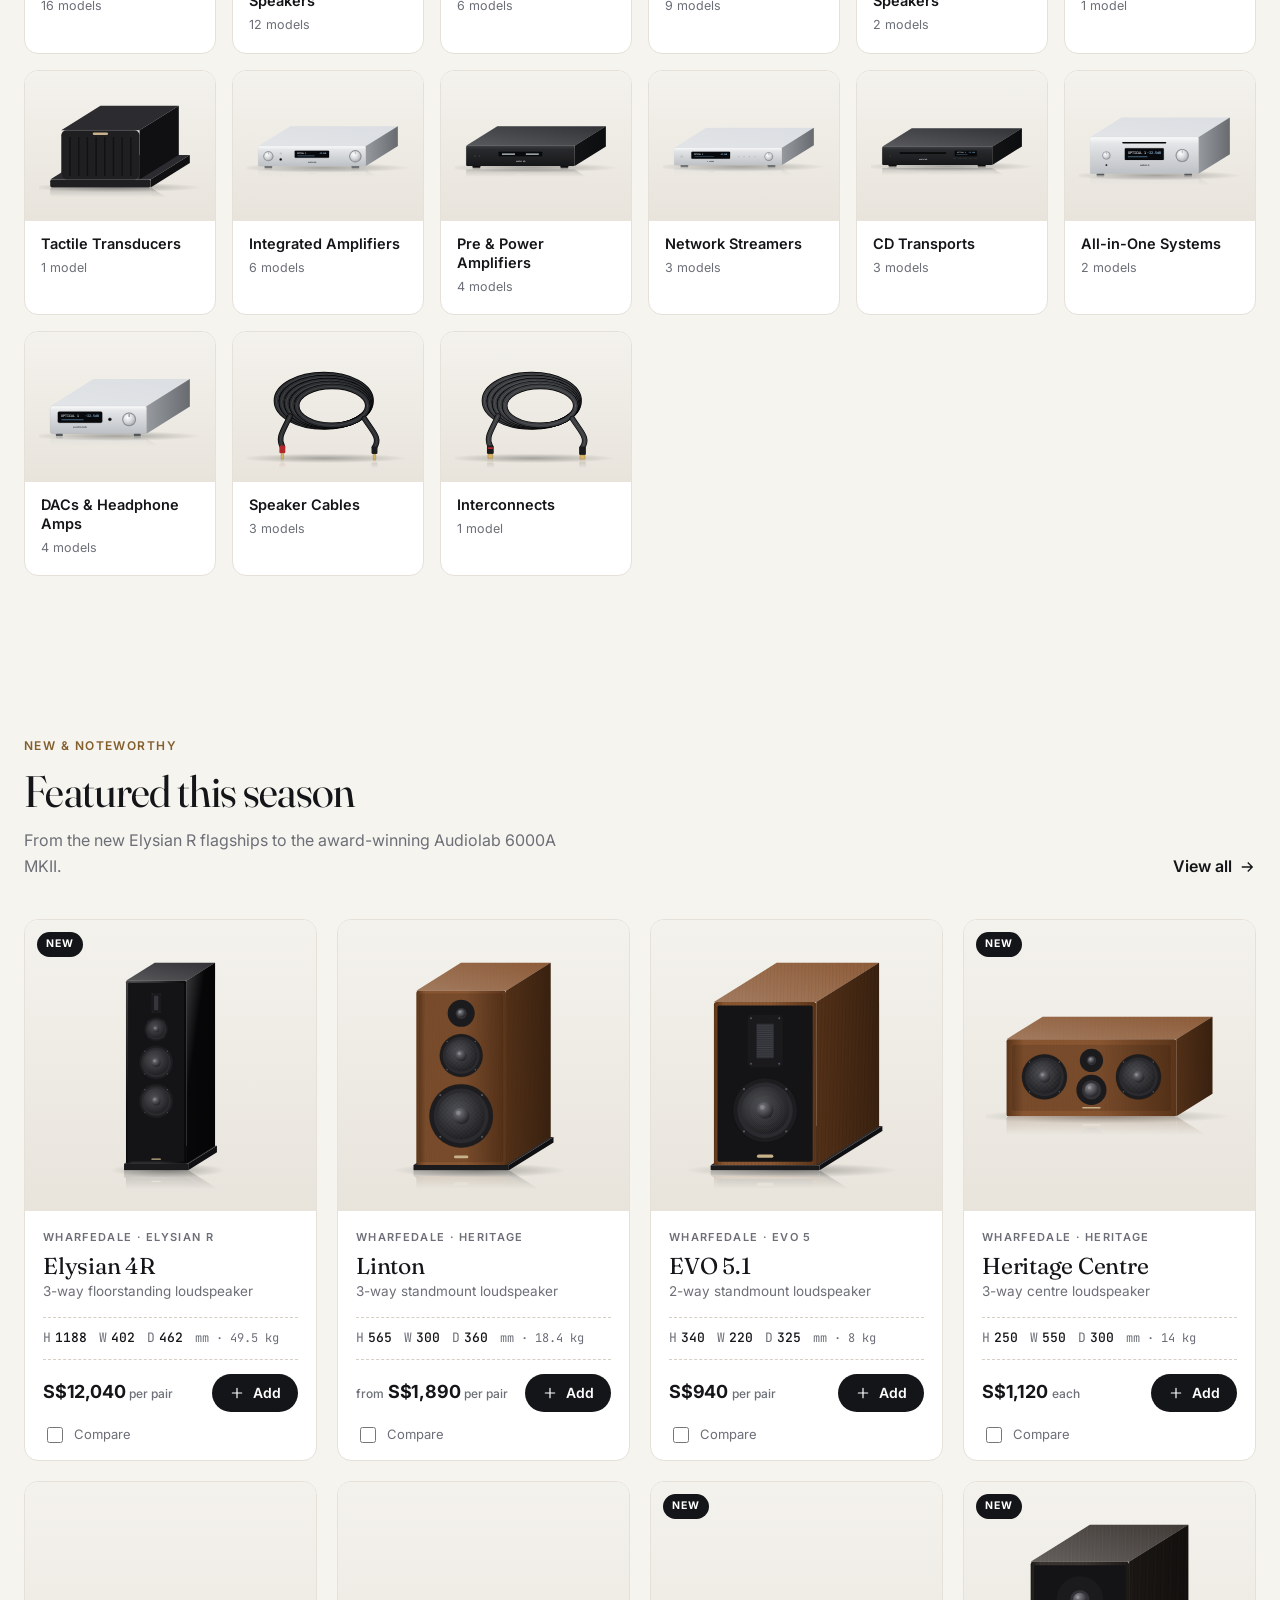
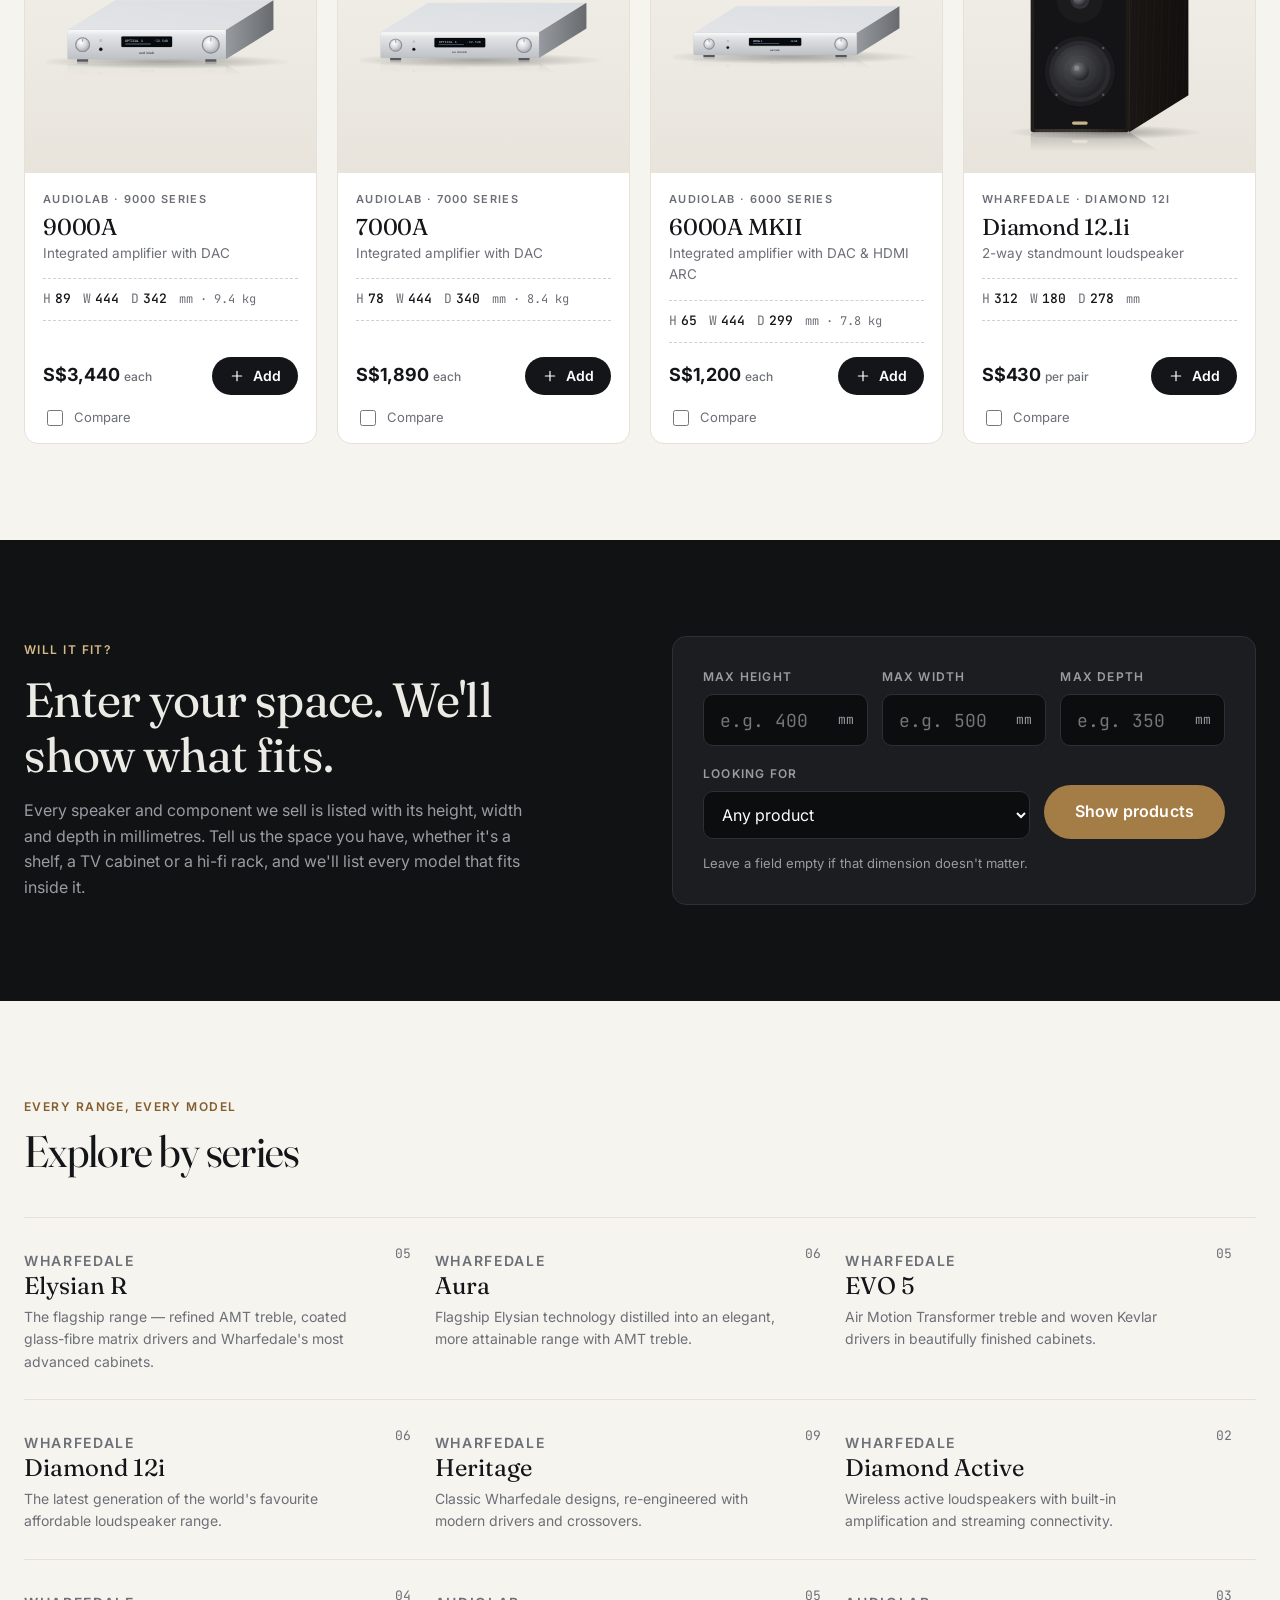
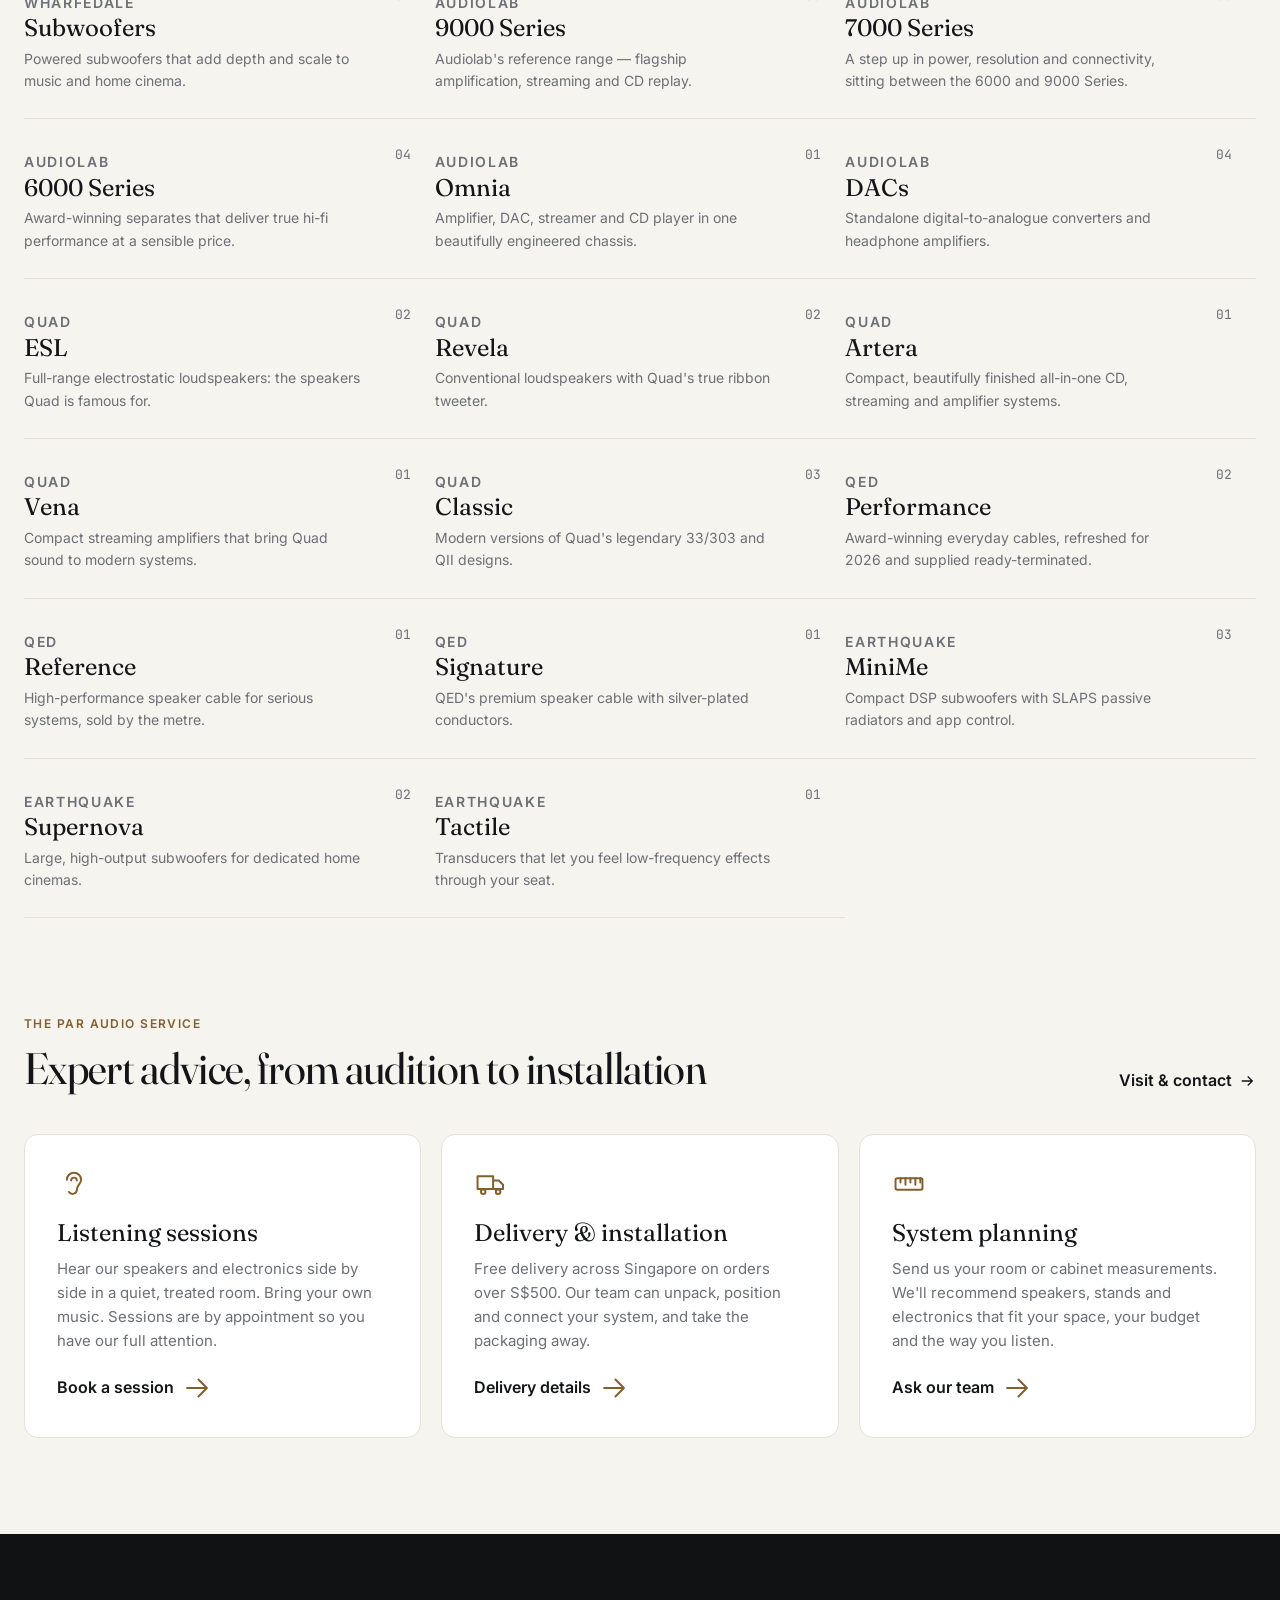
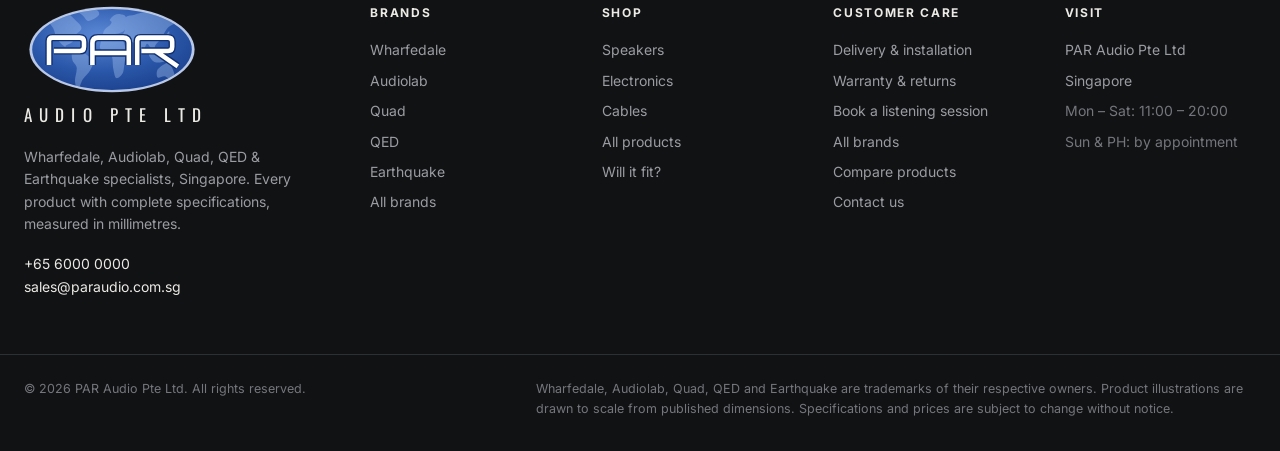
==== commit 7d850a2f: "Add Quad, QED and Earthquake products Add 19 products across three new brands, each with specificati" ====
--- a/index.html
+++ b/index.html
@@ -3,8 +3,8 @@
 <head>
   <meta charset="utf-8">
   <meta name="viewport" content="width=device-width, initial-scale=1">
-  <title>PAR Audio Pte Ltd — Wharfedale &amp; Audiolab Specialists, Singapore</title>
-  <meta name="description" content="PAR Audio Pte Ltd is Singapore's specialist for Wharfedale loudspeakers and Audiolab hi-fi electronics. Every model, with full specifications and exact dimensions in millimetres.">
+  <title>PAR Audio Pte Ltd — Wharfedale, Audiolab, Quad, QED &amp; Earthquake, Singapore</title>
+  <meta name="description" content="PAR Audio Pte Ltd is Singapore's specialist for Wharfedale, Audiolab, Quad, QED and Earthquake. Every model, with full specifications and exact dimensions in millimetres.">
   <meta name="theme-color" content="#111214">
   <link rel="icon" href="assets/img/favicon.svg" type="image/svg+xml">
   <link rel="preconnect" href="https://fonts.googleapis.com">
@@ -21,9 +21,9 @@
     <section class="hero">
       <div class="container hero-inner">
         <div>
-          <p class="eyebrow">Wharfedale · Audiolab · Singapore</p>
+          <p class="eyebrow">Wharfedale · Audiolab · Quad · QED · Earthquake</p>
           <h1>British hi-fi,<br><em>measured to the millimetre.</em></h1>
-          <p class="lead">PAR Audio is Singapore's specialist for Wharfedale loudspeakers and Audiolab electronics. Every model in both ranges, with exact dimensions in millimetres and drawn to scale, so you know it fits before it arrives.</p>
+          <p class="lead">PAR Audio is Singapore's specialist for Wharfedale, Audiolab, Quad, QED and Earthquake. Every model, with exact measurements in millimetres and drawn to scale, so you know it fits before it arrives.</p>
           <div class="hero-cta">
             <a class="btn btn-light btn-lg" href="shop.html?brand=Wharfedale">Shop Wharfedale</a>
             <a class="btn btn-outline-light btn-lg" href="shop.html?brand=Audiolab">Shop Audiolab</a>
@@ -52,7 +52,7 @@
         <div class="section-head">
           <div>
             <p class="eyebrow">Two British icons</p>
-            <h2 class="display">The complete Wharfedale &amp; Audiolab ranges</h2>
+            <h2 class="display">Five brands, complete ranges</h2>
           </div>
           <a class="link-arrow" href="brands.html">Find all brands <span data-icon="arrow"></span></a>
         </div>
@@ -94,7 +94,7 @@
         <div>
           <p class="eyebrow">Will it fit?</p>
           <h2>Enter your space. We'll show what fits.</h2>
-          <p>Every Wharfedale and Audiolab product we sell is listed with its height, width and depth in millimetres. Tell us the space you have, whether it's a shelf, a TV cabinet or a hi-fi rack, and we'll list every model that fits inside it.</p>
+          <p>Every speaker and component we sell is listed with its height, width and depth in millimetres. Tell us the space you have, whether it's a shelf, a TV cabinet or a hi-fi rack, and we'll list every model that fits inside it.</p>
         </div>
         <form class="fit-form" id="fit-form" action="shop.html">
           <div class="fit-fields">
--- a/assets/css/styles.css
+++ b/assets/css/styles.css
@@ -922,3 +922,19 @@
   .mega-brand { font-size: 20px; }
   .mega-all { display: flex; min-height: 0; padding: 16px; grid-column: 1 / -1; }
 }
+
+/* Smaller brand panels (third row on the home page) */
+.brand-grid-3 { grid-column: 1 / -1; display: grid; grid-template-columns: repeat(3, minmax(0, 1fr)); gap: 24px; }
+.brand-panel.small { padding: 30px; }
+.brand-panel.small h3 { font-size: 34px; }
+.brand-panel.small .bp-visual { height: 200px; }
+.brand-panel.small p { font-size: 14.5px; }
+.brand-panel.quad { background: linear-gradient(160deg, #1f2430, #0e1015 70%); }
+.brand-panel.qed { background: linear-gradient(160deg, #2a1c1c, #110d0d 70%); }
+.brand-panel.earthquake { background: linear-gradient(160deg, #1d2620, #0d110e 70%); }
+.card-measures { display: grid; gap: 4px; }
+.card-measures div { justify-content: space-between; }
+.card-measures dt { font-family: var(--f-body); font-size: 12px; }
+.keydims-measures { grid-template-columns: repeat(2, 1fr); }
+.keydims-measures strong { font-size: 18px; }
+@media (max-width: 980px) { .brand-grid-3 { grid-template-columns: 1fr; } }
